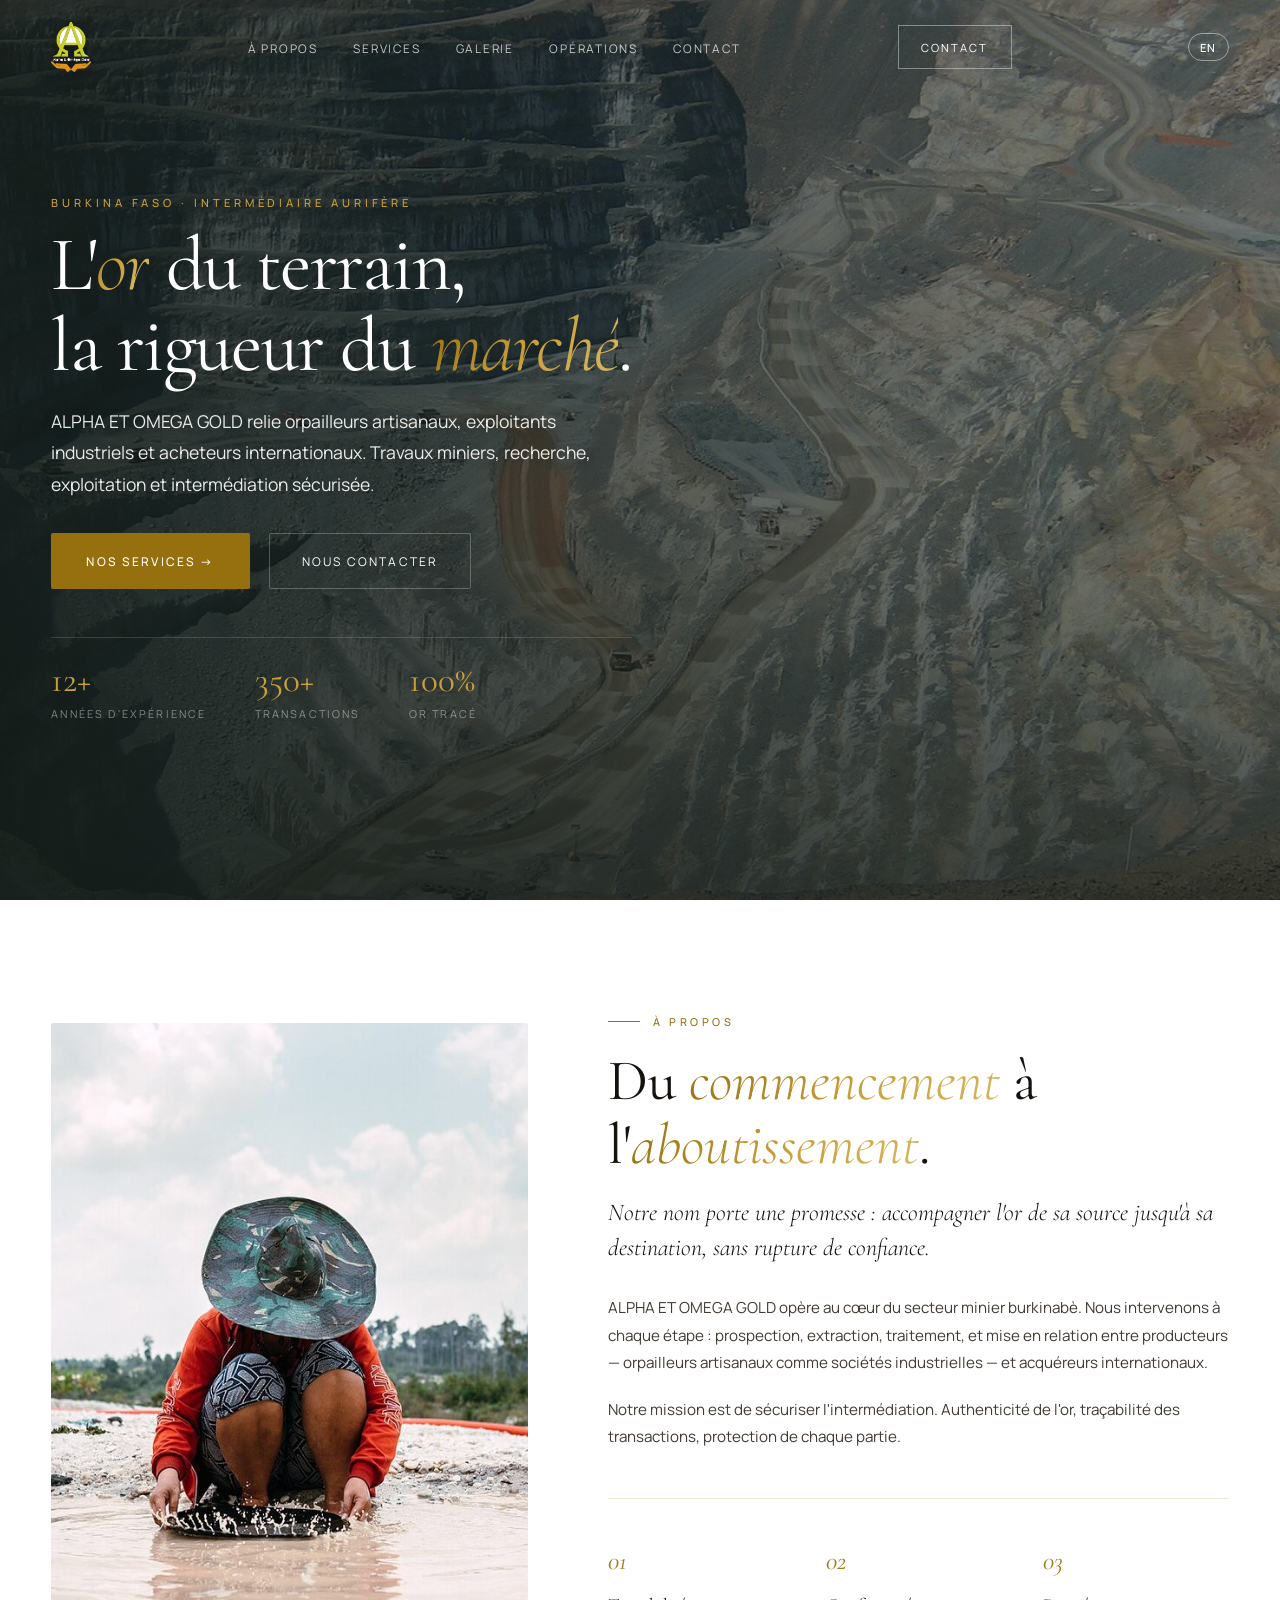
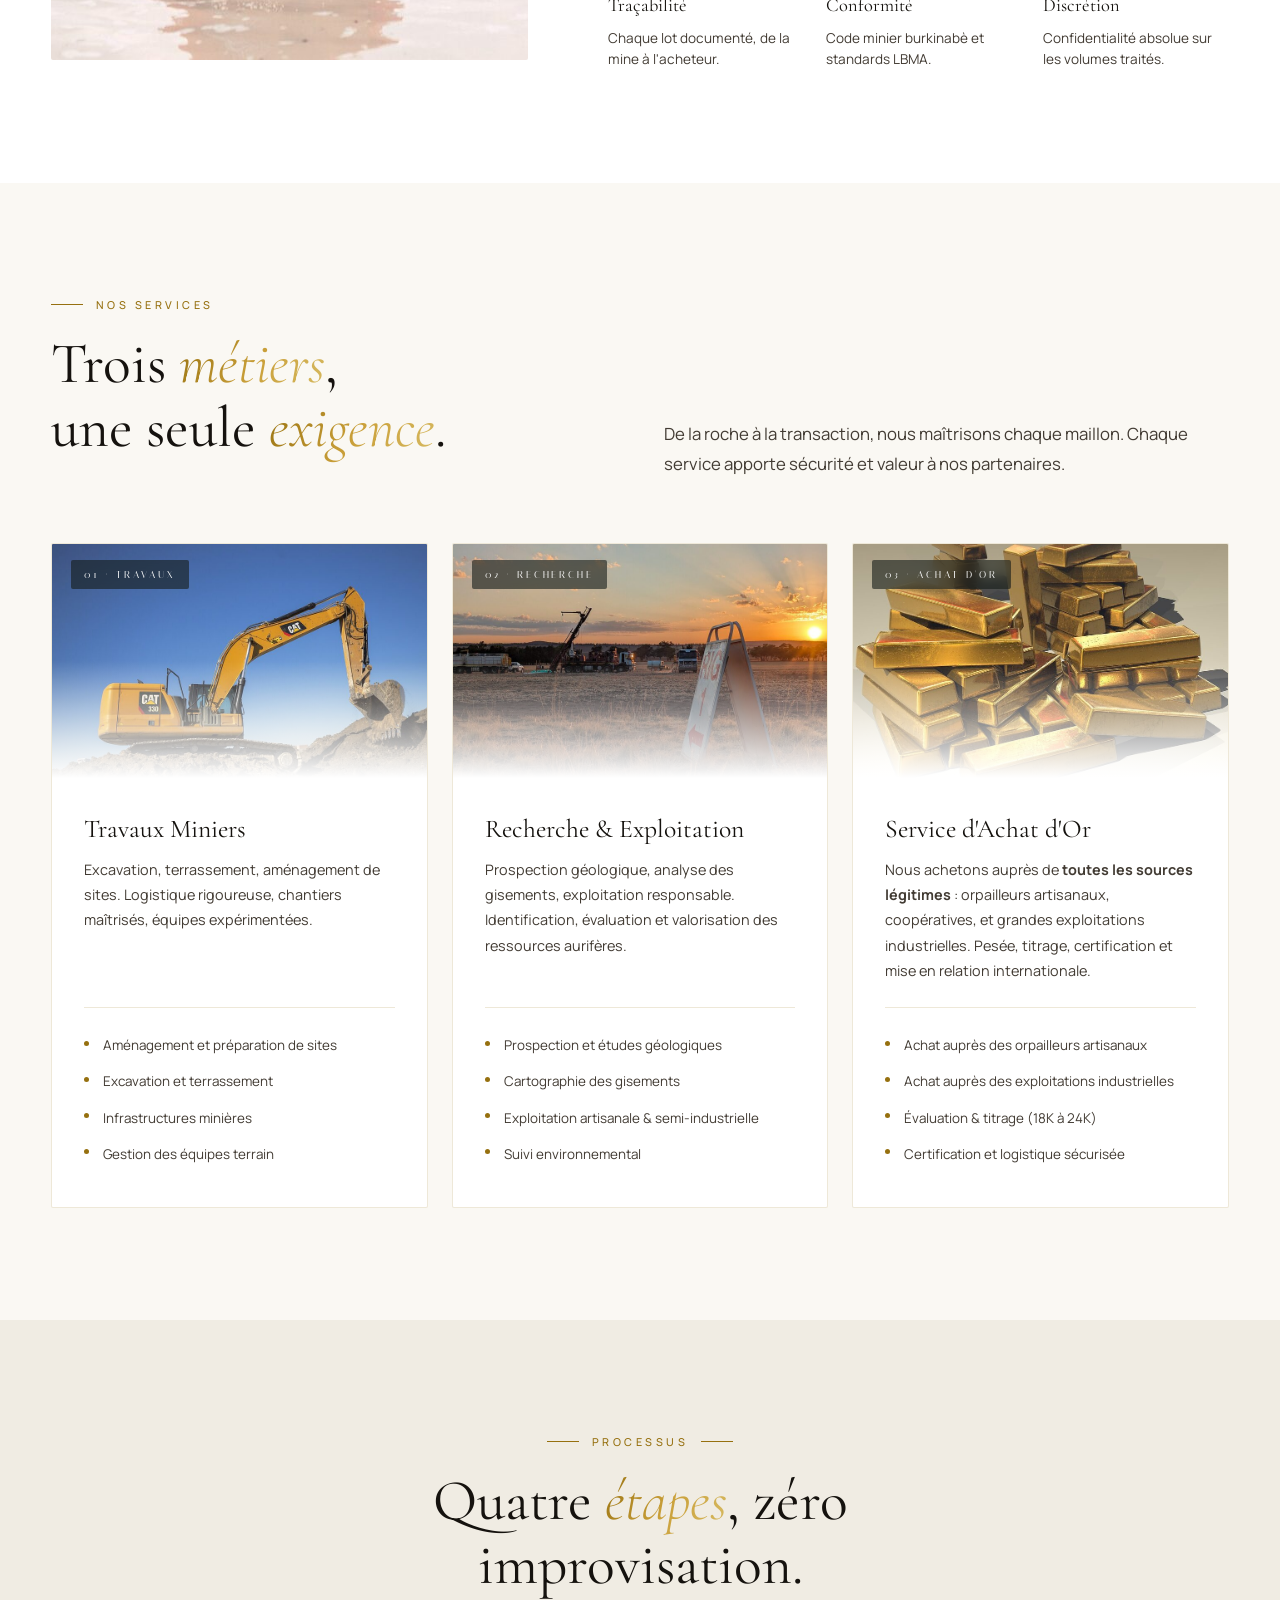
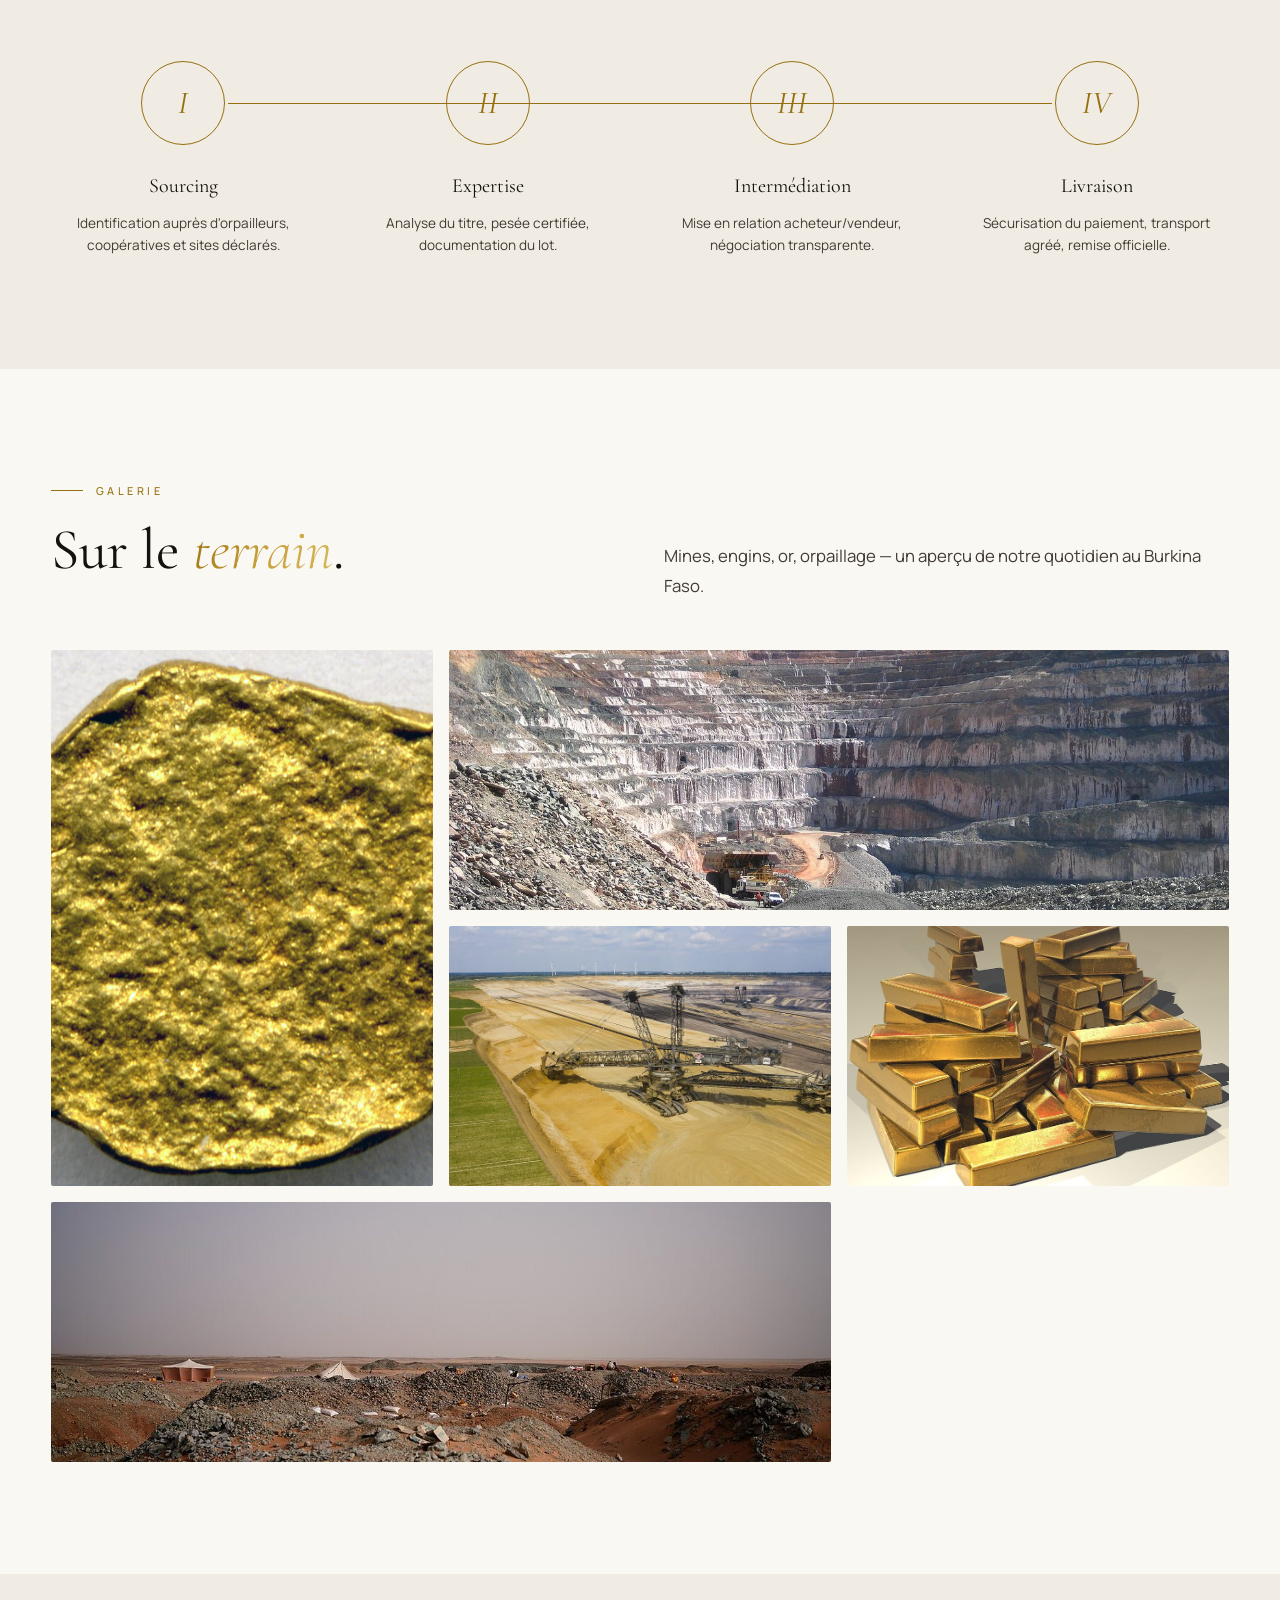
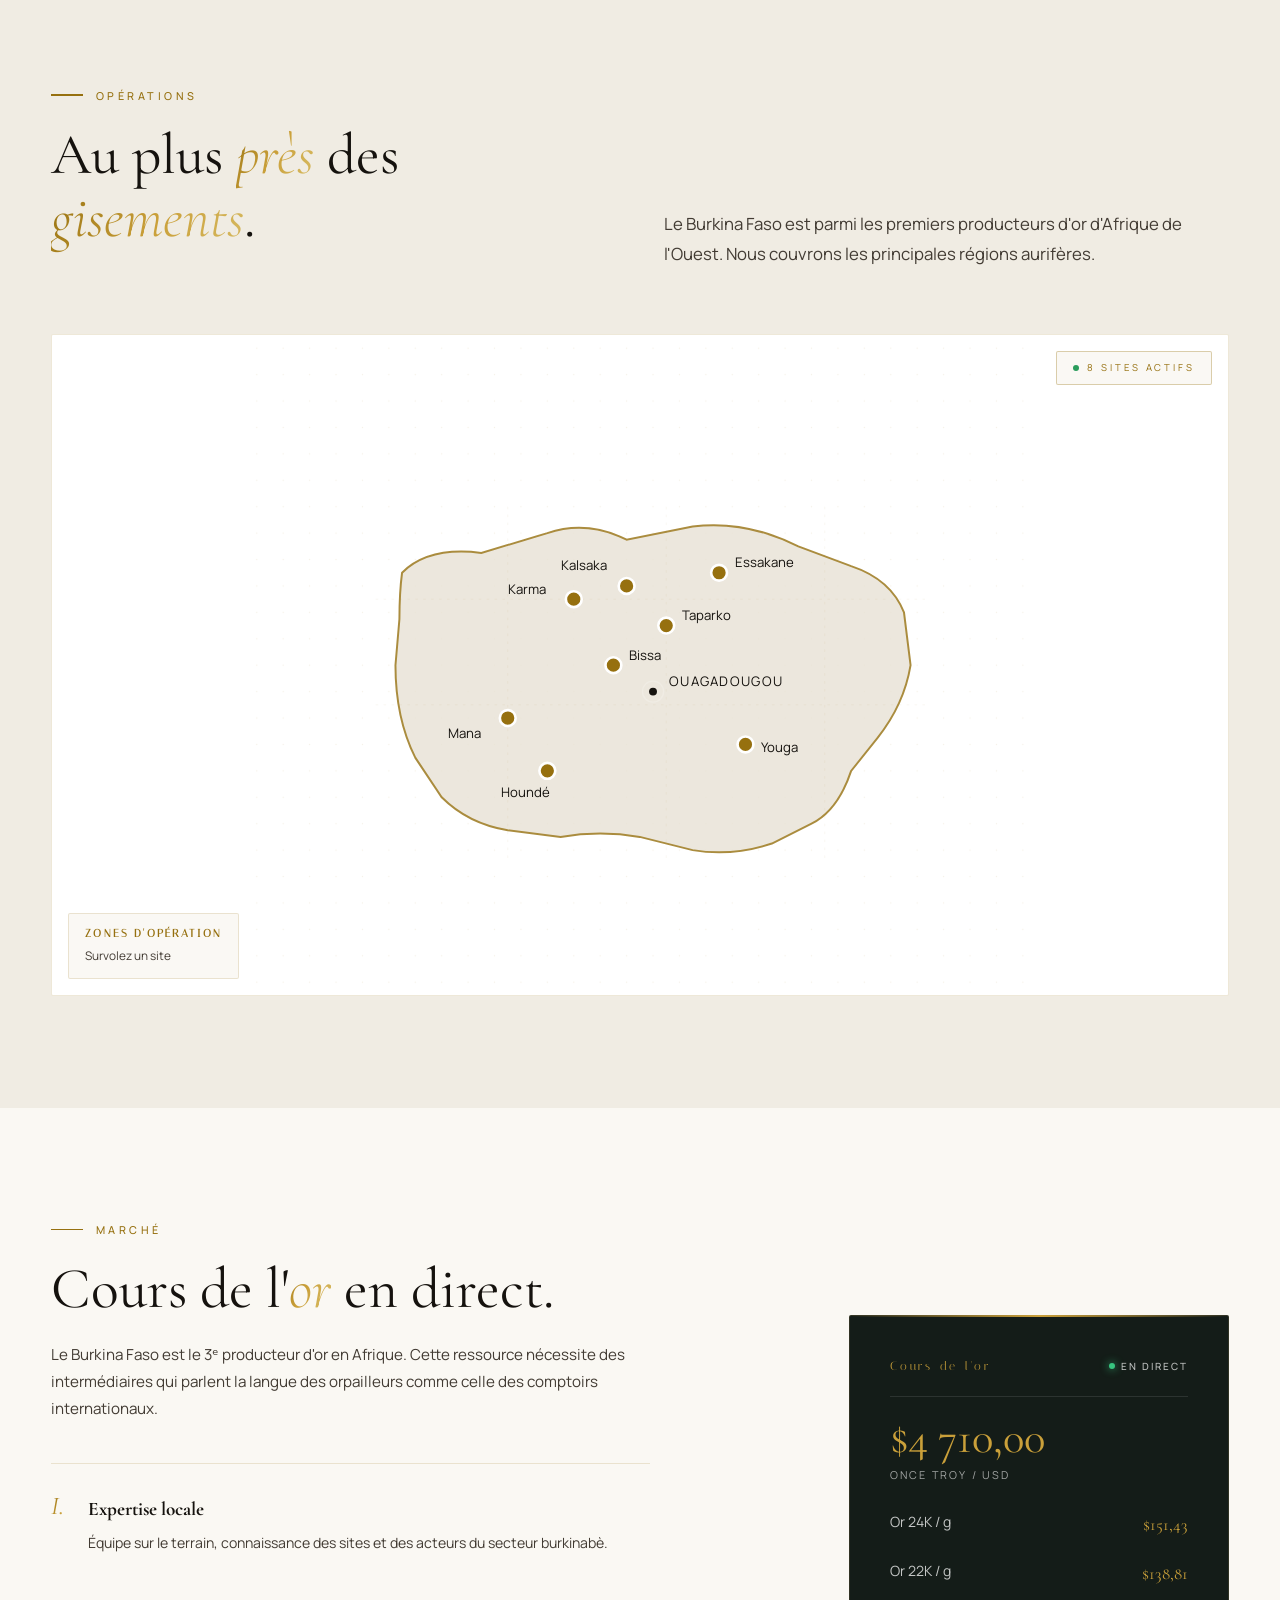
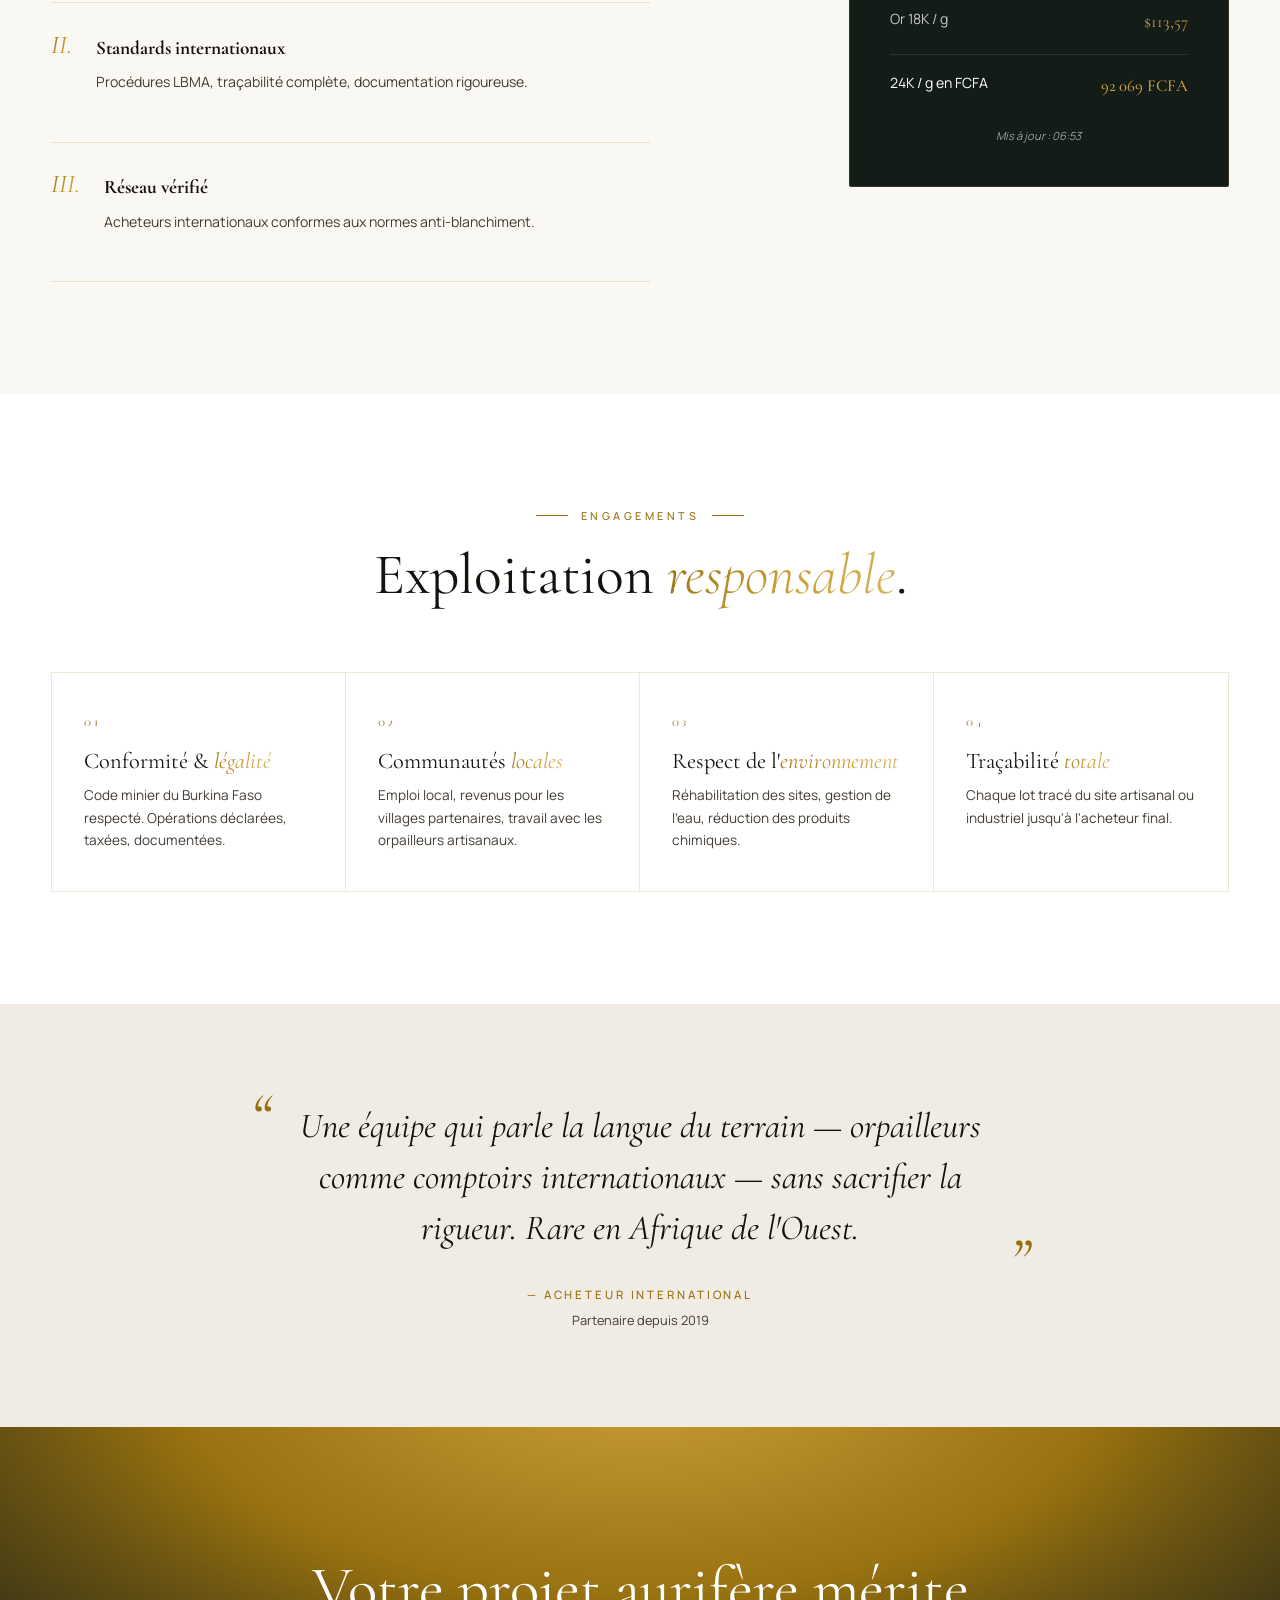
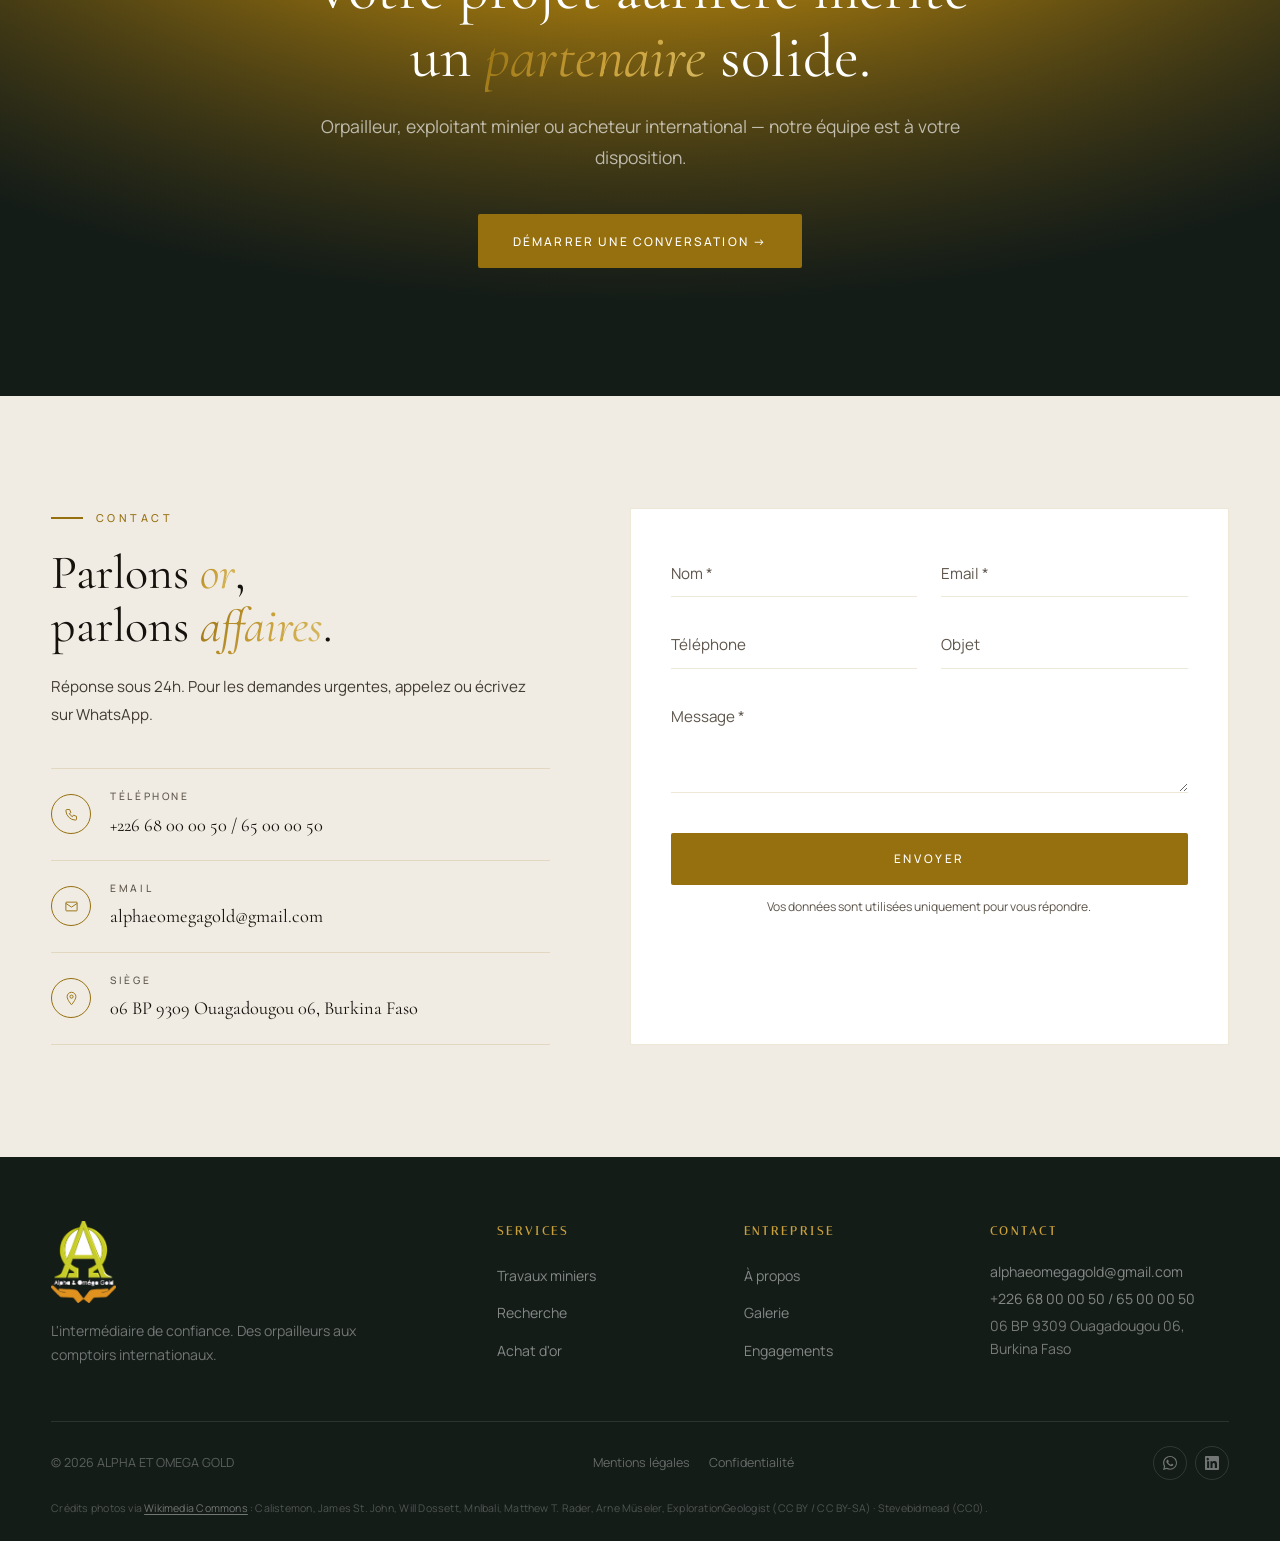
==== index.html @ d9931a3b "v9.2 — Lisibilité, palette pro & responsive - Lisibilité : corps en poids 400 (au lieu de 350), gris" ====
<!DOCTYPE html>
<html lang="fr">
<head>
<meta charset="UTF-8">
<meta name="viewport" content="width=device-width,initial-scale=1">
<meta name="theme-color" content="#141c18">
<title>ALPHA ET OMEGA GOLD — Or, Mines & Intermédiation · Burkina Faso</title>
<meta name="description" content="Travaux miniers, recherche & exploitation, achat d'or auprès d'orpailleurs et d'exploitants industriels. Burkina Faso.">
<meta name="robots" content="index,follow">
<meta name="author" content="Alpha et Omega Gold">
<meta name="keywords" content="or, mine, Burkina Faso, achat d'or, orpaillage, travaux miniers, exploitation aurifère, intermédiation, lingots, négoce aurifère">
<link rel="canonical" href="https://omegagold.vercel.app/">

<!-- Open Graph / Facebook -->
<meta property="og:type" content="website">
<meta property="og:site_name" content="Alpha et Omega Gold">
<meta property="og:locale" content="fr_FR">
<meta property="og:url" content="https://omegagold.vercel.app/">
<meta property="og:title" content="ALPHA ET OMEGA GOLD — Or, Mines & Intermédiation · Burkina Faso">
<meta property="og:description" content="Travaux miniers, recherche & exploitation, achat d'or auprès d'orpailleurs et d'exploitants industriels. Burkina Faso.">
<meta property="og:image" content="https://omegagold.vercel.app/assets/img/og.jpg">
<meta property="og:image:width" content="1200">
<meta property="og:image:height" content="630">
<meta property="og:image:alt" content="Mine d'or à ciel ouvert au Burkina Faso">

<!-- Twitter Card -->
<meta name="twitter:card" content="summary_large_image">
<meta name="twitter:title" content="ALPHA ET OMEGA GOLD — Or, Mines & Intermédiation · Burkina Faso">
<meta name="twitter:description" content="Travaux miniers, recherche & exploitation, achat d'or auprès d'orpailleurs et d'exploitants industriels. Burkina Faso.">
<meta name="twitter:image" content="https://omegagold.vercel.app/assets/img/og.jpg">

<!-- JSON-LD structured data -->
<script type="application/ld+json">
{
  "@context": "https://schema.org",
  "@type": "LocalBusiness",
  "@id": "https://omegagold.vercel.app/#business",
  "name": "Alpha et Omega Gold",
  "description": "Travaux miniers, recherche & exploitation, achat d'or auprès d'orpailleurs et d'exploitants industriels au Burkina Faso.",
  "url": "https://omegagold.vercel.app/",
  "image": "https://omegagold.vercel.app/assets/img/og.jpg",
  "telephone": "+22668000050",
  "email": "alphaeomegagold@gmail.com",
  "areaServed": "BF",
  "address": {
    "@type": "PostalAddress",
    "streetAddress": "06 BP 9309 Ouagadougou 06",
    "addressCountry": "BF",
    "addressLocality": "Ouagadougou",
    "addressRegion": "Centre"
  },
  "knowsAbout": ["Travaux miniers", "Exploitation aurifère", "Achat d'or", "Orpaillage", "Négoce de lingots"],
  "makesOffer": [
    {"@type": "Offer", "itemOffered": {"@type": "Service", "name": "Travaux miniers"}},
    {"@type": "Offer", "itemOffered": {"@type": "Service", "name": "Recherche & exploitation"}},
    {"@type": "Offer", "itemOffered": {"@type": "Service", "name": "Achat d'or"}}
  ]
}
</script>
<link rel="icon" type="image/png" href="assets/favicon.png">
<link rel="apple-touch-icon" href="assets/favicon.png">
<link rel="preconnect" href="https://fonts.googleapis.com"><link rel="preconnect" href="https://fonts.gstatic.com" crossorigin>
<link href="https://fonts.googleapis.com/css2?family=Cormorant+Garamond:ital,wght@0,300;0,400;0,500;1,400;1,500&family=Italiana&family=Manrope:wght@300;400;500&display=swap" rel="stylesheet">
<style>
:root{--bg:#faf8f3;--bg2:#f0ece3;--sf:#fff;--dark:#141c18;--dark2:#1c2620;--gold:#96700f;--gold-l:#caa03a;--gold-d:#6a4e0e;--green:#1f6b4f;--w:#15120e;--g:#423b33;--gd:#5e564c;--b:rgba(150,112,15,.16);--bh:rgba(150,112,15,.32);--sh:0 4px 28px rgba(0,0,0,.08);--se:'Cormorant Garamond',Georgia,serif;--di:'Italiana',Georgia,serif;--bo:'Manrope',system-ui,sans-serif}
*,*::before,*::after{margin:0;padding:0;box-sizing:border-box}html{scroll-behavior:smooth;scroll-padding-top:80px}body{background:var(--bg);color:var(--w);font-family:var(--bo);font-weight:400;line-height:1.75;overflow-x:hidden;-webkit-font-smoothing:antialiased;text-rendering:optimizeLegibility}img{max-width:100%;height:auto;display:block}::selection{background:var(--gold);color:#fff}a{color:inherit;text-underline-offset:3px}:focus-visible{outline:2px solid var(--gold);outline-offset:3px;border-radius:2px}

/* ═══════════════════════════════════════════
   ANIMATIONS KEYFRAMES
   ═══════════════════════════════════════════ */
@keyframes shimmer{0%{background-position:-200% 0}100%{background-position:200% 0}}
@keyframes float{0%,100%{transform:translateY(0)}50%{transform:translateY(-8px)}}
@keyframes pulse-gold{0%,100%{box-shadow:0 0 0 0 rgba(158,124,46,.4)}50%{box-shadow:0 0 0 12px rgba(158,124,46,0)}}
@keyframes fadeSlideUp{from{opacity:0;transform:translateY(24px)}to{opacity:1;transform:translateY(0)}}
@keyframes borderGlow{0%,100%{border-color:var(--gold)}50%{border-color:var(--gold-l)}}
@keyframes progressShine{0%{background-position:-200px 0}100%{background-position:calc(200px + 100vw) 0}}
@keyframes grain{0%,100%{transform:translate(0,0)}10%{transform:translate(-5%,-5%)}20%{transform:translate(-10%,5%)}30%{transform:translate(5%,-10%)}40%{transform:translate(-5%,15%)}50%{transform:translate(-10%,5%)}60%{transform:translate(15%,0)}70%{transform:translate(0,10%)}80%{transform:translate(-15%,0)}90%{transform:translate(10%,5%)}}
@keyframes ripple{to{transform:scale(4);opacity:0}}
@keyframes rotateLogo{0%{transform:rotate(0deg)}100%{transform:rotate(360deg)}}
@keyframes fadeSlideRight{from{opacity:0;transform:translateX(-40px)}to{opacity:1;transform:translateX(0)}}
@keyframes fadeSlideLeft{from{opacity:0;transform:translateX(40px)}to{opacity:1;transform:translateX(0)}}
@keyframes scaleIn{from{opacity:0;transform:scale(.9)}to{opacity:1;transform:scale(1)}}
@keyframes countPulse{0%{transform:scale(1)}50%{transform:scale(1.15);color:var(--gold-l)}100%{transform:scale(1)}}
@keyframes connectorGrow{from{width:0}to{width:100%}}

/* Shimmer effect on gold text */
.shimmer-text, .sec-title em, .hero h1 em, .cta-inner h2 em, .contact-left h2 em, .val h3 em, .feat-n, .pillar-n{
  background:linear-gradient(120deg,var(--gold) 0%,var(--gold-l) 30%,#d4b55a 50%,var(--gold-l) 70%,var(--gold) 100%);
  background-size:200% 100%;-webkit-background-clip:text;background-clip:text;
  -webkit-text-fill-color:transparent;animation:shimmer 4s ease-in-out infinite;
}
/* Keep em styled via color fallback for non-webkit */
@supports not (-webkit-background-clip:text){
  .shimmer-text,.sec-title em,.hero h1 em,.cta-inner h2 em,.contact-left h2 em,.val h3 em,.feat-n,.pillar-n{
    background:none;-webkit-text-fill-color:var(--gold);color:var(--gold);
  }
}

/* Scroll progress bar */
.scroll-progress{position:fixed;top:0;left:0;height:2.5px;background:linear-gradient(90deg,var(--gold-d),var(--gold-l),var(--gold));z-index:200;width:0;transition:width .1s linear;box-shadow:0 0 8px rgba(184,157,90,.4)}

/* Nav link underline animation */
.nav-links a{position:relative}.nav-links a::after{content:'';position:absolute;bottom:-4px;left:0;width:0;height:1px;background:var(--gold);transition:width .35s cubic-bezier(.4,0,.2,1)}.nav-links a:hover::after,.nav-links a.active::after{width:100%}
.nav .nav-links a::after{background:#fff}.nav.scrolled .nav-links a::after{background:var(--gold)}

/* Staggered reveal children */
.rv-stagger > *{opacity:0;transform:translateY(24px);transition:opacity .7s cubic-bezier(.4,0,.2,1),transform .7s cubic-bezier(.4,0,.2,1)}
.rv-stagger.in > *:nth-child(1){transition-delay:.05s;opacity:1;transform:translateY(0)}
.rv-stagger.in > *:nth-child(2){transition-delay:.15s;opacity:1;transform:translateY(0)}
.rv-stagger.in > *:nth-child(3){transition-delay:.25s;opacity:1;transform:translateY(0)}
.rv-stagger.in > *:nth-child(4){transition-delay:.35s;opacity:1;transform:translateY(0)}
.rv-stagger.in > *:nth-child(5){transition-delay:.45s;opacity:1;transform:translateY(0)}

/* Hero parallax */
.parallax-bg{will-change:transform}

/* Gold price pulse flash */
.price-flash{animation:pulse-gold .6s ease-out}

/* Float animation for CTA button */
.cta-inner .btn-fill{animation:float 3s ease-in-out infinite;animation-delay:1s}

/* Ripple effect on buttons */
.btn-fill,.btn-line,.submit-btn,.nav-cta-btn{position:relative;overflow:hidden}
.btn-ripple{position:absolute;border-radius:50%;background:rgba(255,255,255,.35);transform:scale(0);animation:ripple .6s linear;pointer-events:none}

/* Logo hover rotation */
.logo:hover .logo-full{transform:scale(1.05)}

/* Counter glow */
.counter-glow{animation:countPulse .5s ease-out}

/* Image reveal directionnel */
.rv-right{opacity:0;transform:translateX(-40px);transition:opacity .8s cubic-bezier(.4,0,.2,1),transform .8s cubic-bezier(.4,0,.2,1)}.rv-right.in{opacity:1;transform:translateX(0)}
.rv-left{opacity:0;transform:translateX(40px);transition:opacity .8s cubic-bezier(.4,0,.2,1),transform .8s cubic-bezier(.4,0,.2,1)}.rv-left.in{opacity:1;transform:translateX(0)}
.rv-scale{opacity:0;transform:scale(.9);transition:opacity .8s cubic-bezier(.4,0,.2,1),transform .8s cubic-bezier(.4,0,.2,1)}.rv-scale.in{opacity:1;transform:scale(1)}

/* Process connector lines */
.steps{position:relative}.steps::before{content:'';position:absolute;top:42px;left:15%;right:15%;height:1px;background:var(--b);z-index:0}
@media(min-width:1025px){.steps::after{content:'';position:absolute;top:42px;left:15%;height:1px;background:var(--gold);z-index:1;width:0;transition:width 1.2s cubic-bezier(.4,0,.2,1)}.steps.connected::after{width:70%}}
.step{position:relative;z-index:1}.step-n{background:var(--bg2)}

/* Float label on form inputs */
.fg{position:relative}.fg .float-label{position:absolute;left:0;top:.7rem;font-size:.95rem;color:var(--gd);pointer-events:none;transition:all .25s ease;font-family:var(--bo)}.fg input:focus~.float-label,.fg textarea:focus~.float-label,.fg input:not(:placeholder-shown)~.float-label,.fg textarea:not(:placeholder-shown)~.float-label,.fg select:focus~.float-label{top:-.8rem;font-size:.62rem;color:var(--gold);letter-spacing:.2em;text-transform:uppercase;font-weight:500}

/* Footer link underline */
.ft-col a{position:relative}.ft-col a::after{content:'';position:absolute;bottom:-2px;left:0;width:0;height:1px;background:var(--gold-l);transition:width .3s ease}.ft-col a:hover::after{width:100%}

/* Scroll-top enhanced */
.scroll-top{transition:all .35s cubic-bezier(.4,0,.2,1),transform .3s}.scroll-top:hover{background:var(--gold-l);transform:translateY(-4px) scale(1.05);box-shadow:0 6px 20px rgba(158,124,46,.35)}

/* Gallery item hover depth */
.gal-item{transition:transform .4s cubic-bezier(.4,0,.2,1),box-shadow .4s;cursor:zoom-in}.gal-item:hover{transform:translateY(-3px);box-shadow:0 12px 28px rgba(0,0,0,.15);z-index:5}

/* LIGHTBOX */
.lb{position:fixed;inset:0;z-index:9998;display:flex;align-items:center;justify-content:center;background:rgba(12,11,9,.92);backdrop-filter:blur(6px);-webkit-backdrop-filter:blur(6px);opacity:0;visibility:hidden;transition:opacity .35s ease,visibility .35s ease}
.lb.open{opacity:1;visibility:visible}
.lb-stage{position:relative;max-width:92vw;max-height:86vh;display:flex;flex-direction:column;align-items:center;gap:1rem;transform:scale(.94);transition:transform .35s cubic-bezier(.4,0,.2,1)}
.lb.open .lb-stage{transform:scale(1)}
.lb-img{max-width:92vw;max-height:78vh;border-radius:6px;box-shadow:0 24px 70px rgba(0,0,0,.6);object-fit:contain}
.lb-cap{color:#f3f0e8;text-align:center;font-family:var(--bo);font-size:.85rem;letter-spacing:.05em}
.lb-cap b{display:block;font-family:var(--di);font-size:1.05rem;color:var(--gold-l);letter-spacing:.18em;margin-bottom:.25rem;font-weight:400}
.lb-cap small{color:var(--gd)}
.lb-btn{position:absolute;top:50%;transform:translateY(-50%);width:48px;height:48px;border:1px solid rgba(255,255,255,.25);background:rgba(255,255,255,.06);color:#fff;border-radius:50%;cursor:pointer;font-size:1.4rem;display:grid;place-items:center;transition:all .3s;z-index:2}
.lb-btn:hover{background:var(--gold);border-color:var(--gold)}
.lb-prev{left:-66px}.lb-next{right:-66px}
.lb-close{position:absolute;top:-52px;right:0;width:42px;height:42px;border:1px solid rgba(255,255,255,.25);background:rgba(255,255,255,.06);color:#fff;border-radius:50%;cursor:pointer;font-size:1.2rem;display:grid;place-items:center;transition:all .3s}
.lb-close:hover{background:var(--gold);border-color:var(--gold);transform:rotate(90deg)}
.lb-count{position:absolute;bottom:-40px;left:50%;transform:translateX(-50%);color:var(--gd);font-size:.72rem;letter-spacing:.2em}
@media(max-width:768px){.lb-prev{left:6px}.lb-next{right:6px}.lb-btn{width:40px;height:40px;background:rgba(0,0,0,.4)}.lb-close{top:-46px}}

/* LANGUAGE SWITCH */
.lang-switch{margin-left:1.2rem;border:1px solid;background:transparent;font-family:var(--bo);font-size:.7rem;letter-spacing:.12em;font-weight:500;padding:.35rem .7rem;border-radius:20px;cursor:pointer;transition:all .3s;text-transform:uppercase}
.nav .lang-switch{color:#fff;border-color:rgba(255,255,255,.45)}
.nav .lang-switch:hover{background:rgba(255,255,255,.14)}
.nav.scrolled .lang-switch{color:var(--gold);border-color:var(--bh)}
.nav.scrolled .lang-switch:hover{background:var(--gold);color:#fff;border-color:var(--gold)}
.mob-lang{margin-top:1.6rem;border:1px solid var(--gold);color:var(--gold);background:transparent;padding:.55rem 1.5rem;border-radius:24px;font-family:var(--bo);font-size:.8rem;letter-spacing:.15em;cursor:pointer;text-transform:uppercase;transition:all .3s}
.mob-lang:hover{background:var(--gold);color:#fff}

/* Smooth price count transition */
.pc-price,.pc-row .v{transition:color .3s}

/* PRELOADER */
.preloader{position:fixed;inset:0;background:var(--dark);z-index:9999;display:grid;place-items:center;transition:opacity .6s,visibility .6s}.preloader.done{opacity:0;visibility:hidden}.preloader span{font-family:var(--di);font-size:1.6rem;color:var(--gold-l);letter-spacing:.4em}

/* NAV — transparent sur hero, blanc une fois scrollé */
.nav{position:fixed;top:0;left:0;right:0;z-index:100;display:flex;align-items:center;justify-content:space-between;padding:1.4rem 4%;background:transparent;transition:background .4s,padding .3s,box-shadow .4s}
.nav.scrolled{background:rgba(250,248,243,.95);backdrop-filter:blur(12px);-webkit-backdrop-filter:blur(12px);padding:1rem 4%;box-shadow:0 1px 12px rgba(0,0,0,.06)}
.logo{display:flex;align-items:center;text-decoration:none;flex-shrink:0}.logo-full{height:50px;width:auto;display:block;transition:transform .5s cubic-bezier(.4,0,.2,1);filter:drop-shadow(0 2px 8px rgba(0,0,0,.4))}.nav.scrolled .logo-full{height:44px;filter:none}.logo-on-light{display:none}.nav.scrolled .logo-on-dark,.nav.menu-open .logo-on-dark{display:none}.nav.scrolled .logo-on-light,.nav.menu-open .logo-on-light{display:block}
/* Sur le hero : texte blanc */
.nav .logo-icon{border-color:rgba(255,255,255,.5);color:#fff}.nav .logo-name{color:#fff}
.nav.scrolled .logo-icon{border-color:var(--gold);color:var(--gold)}.nav.scrolled .logo-name{color:var(--gold)}

.nav-links{display:flex;gap:2.2rem;list-style:none}.nav-links a{text-decoration:none;font-size:.74rem;letter-spacing:.15em;text-transform:uppercase;transition:color .3s;font-weight:400}
.nav .nav-links a{color:rgba(255,255,255,.75)}.nav .nav-links a:hover,.nav .nav-links a.active{color:#fff}
.nav.scrolled .nav-links a{color:var(--g)}.nav.scrolled .nav-links a:hover,.nav.scrolled .nav-links a.active{color:var(--gold)}

.nav-cta-btn{padding:.7rem 1.4rem;border:1.5px solid;text-decoration:none;font-size:.7rem;letter-spacing:.18em;text-transform:uppercase;transition:all .3s;background:transparent;font-weight:400}
.nav .nav-cta-btn{border-color:rgba(255,255,255,.4);color:#fff}.nav .nav-cta-btn:hover{background:#fff;color:var(--dark)}
.nav.scrolled .nav-cta-btn{border-color:var(--gold);color:var(--gold)}.nav.scrolled .nav-cta-btn:hover{background:var(--gold);color:#fff}

.burger{display:none;background:0 0;border:none;cursor:pointer;width:28px;height:20px;position:relative;z-index:101}.burger span{display:block;width:100%;height:1px;position:absolute;left:0;transition:all .3s}
.nav .burger span{background:#fff}.nav.scrolled .burger span,.nav.menu-open .burger span{background:var(--gold)}
.burger span:nth-child(1){top:2px}.burger span:nth-child(2){top:10px}.burger span:nth-child(3){top:18px}.burger.open span:nth-child(1){top:10px;transform:rotate(45deg)}.burger.open span:nth-child(2){opacity:0}.burger.open span:nth-child(3){top:10px;transform:rotate(-45deg)}
.mob-menu{position:fixed;inset:0;background:var(--sf);z-index:99;padding:6rem 2rem;transform:translateX(100%);transition:transform .4s cubic-bezier(.4,0,.2,1);display:flex;flex-direction:column}.mob-menu.open{transform:translateX(0)}.mob-menu a{display:block;font-family:var(--se);font-size:2rem;color:var(--w);text-decoration:none;padding:.8rem 0;border-bottom:1px solid var(--b)}.mob-menu a:hover{color:var(--gold)}

/* HERO — reste sombre (photo) */
.hero{position:relative;min-height:100vh;display:flex;align-items:center;justify-content:flex-start;padding:6rem 4% 5rem;overflow:hidden}
.hero-img{position:absolute;left:0;right:0;top:-22%;height:144%;background:center/cover no-repeat}
.hero-img::after{content:'';position:absolute;inset:0;background:linear-gradient(to top,rgba(20,28,24,.92) 0%,rgba(20,28,24,.55) 45%,rgba(20,28,24,.5) 100%),linear-gradient(to right,rgba(20,28,24,.72) 0%,rgba(20,28,24,.3) 50%,rgba(20,28,24,0) 100%)}
.hero-inner{position:relative;z-index:2;max-width:820px;text-align:left}
.hero-tag{font-size:.7rem;letter-spacing:.35em;text-transform:uppercase;color:var(--gold-l);margin-bottom:.8rem;font-weight:500}
.hero h1{font-family:var(--se);font-weight:400;font-size:clamp(2.8rem,6vw,5.5rem);line-height:1.05;letter-spacing:-.02em;margin-bottom:1.2rem;color:#fff}.hero h1 em{font-style:italic;color:var(--gold-l);font-weight:300}
.hero-desc{font-size:1.1rem;color:rgba(255,255,255,.9);max-width:580px;line-height:1.8;margin-bottom:2rem;text-shadow:0 1px 12px rgba(0,0,0,.3)}
.hero-btns{display:flex;gap:1.2rem;flex-wrap:wrap;margin-bottom:3rem}
.btn-fill{display:inline-flex;align-items:center;gap:.6rem;padding:1.05rem 2.2rem;background:var(--gold);color:#fff;text-decoration:none;font-size:.75rem;font-weight:500;letter-spacing:.18em;text-transform:uppercase;border:none;cursor:pointer;transition:background .3s,transform .2s;border-radius:2px}.btn-fill:hover{background:var(--gold-l);transform:translateY(-2px)}
.btn-line{display:inline-flex;align-items:center;gap:.5rem;padding:1.05rem 2rem;border:1.5px solid rgba(255,255,255,.25);color:#fff;text-decoration:none;font-size:.75rem;letter-spacing:.18em;text-transform:uppercase;transition:all .3s;border-radius:2px}.btn-line:hover{border-color:var(--gold-l);color:var(--gold-l)}
.hero-stats{display:flex;gap:3rem;padding-top:1.5rem;border-top:1px solid rgba(255,255,255,.15)}.hero-stat .num{font-family:var(--se);font-size:2.2rem;color:var(--gold-l);font-weight:400;line-height:1}.hero-stat .lbl{font-size:.68rem;letter-spacing:.2em;text-transform:uppercase;color:rgba(255,255,255,.45);margin-top:.4rem;font-weight:400}

/* SECTIONS — fond clair */
section{padding:7rem 4%}.wrap{max-width:1320px;margin:0 auto}
.sec-label{font-size:.68rem;letter-spacing:.32em;text-transform:uppercase;color:var(--gold);margin-bottom:1.2rem;display:flex;align-items:center;gap:.8rem;font-weight:500}.sec-label::before{content:'';width:32px;height:1.5px;background:var(--gold)}.sec-label.center{justify-content:center}.sec-label.center::after{content:'';width:32px;height:1.5px;background:var(--gold)}
.sec-title{font-family:var(--se);font-weight:400;font-size:clamp(2rem,4.5vw,3.6rem);line-height:1.1;margin-bottom:1.2rem;color:var(--w)}.sec-title em{font-style:italic;color:var(--gold);font-weight:300}
.sec-lead{font-size:1.05rem;color:var(--g);max-width:600px;line-height:1.8}

/* ABOUT */
.about{background:var(--sf)}.about-grid{display:grid;grid-template-columns:1fr 1.3fr;gap:5rem;align-items:center}
.about-photo{position:relative;overflow:hidden;aspect-ratio:3/4;border-radius:2px}.about-photo img{width:100%;height:100%;object-fit:cover;transition:transform .8s cubic-bezier(.4,0,.2,1)}.about-photo:hover img{transform:scale(1.04)}
.about-text p{color:var(--g);margin-bottom:1.2rem;line-height:1.8;font-size:.95rem}.about-text p.intro{font-family:var(--se);font-size:1.5rem;color:var(--w);line-height:1.45;font-style:italic;font-weight:300;margin-bottom:1.8rem}
.about-pillars{display:grid;grid-template-columns:repeat(3,1fr);gap:2rem;margin-top:3rem;padding-top:2.5rem;border-top:1px solid var(--b)}.pillar-n{font-family:var(--se);font-size:1.6rem;color:var(--gold);font-style:italic;margin-bottom:.3rem}.pillar-t{font-family:var(--se);font-size:1.15rem;color:var(--w);margin-bottom:.4rem}.pillar-d{font-size:.85rem;color:var(--g);line-height:1.6}

/* SERVICES */
.services-head{display:grid;grid-template-columns:1fr 1fr;gap:3rem;margin-bottom:4rem;align-items:end}.services-grid{display:grid;grid-template-columns:repeat(3,1fr);gap:1.5rem}
.svc{position:relative;overflow:hidden;background:var(--sf);border:1px solid var(--b);transition:border-color .4s,transform .4s,box-shadow .4s;display:flex;flex-direction:column;border-radius:2px}.svc:hover{border-color:var(--bh);transform:translateY(-6px);box-shadow:var(--sh)}
.svc-img{position:relative;aspect-ratio:16/10;overflow:hidden}.svc-img img{width:100%;height:100%;object-fit:cover;transition:transform .8s cubic-bezier(.4,0,.2,1)}.svc:hover .svc-img img{transform:scale(1.06)}.svc-img::after{content:'';position:absolute;inset:0;background:linear-gradient(to top,var(--sf) 0%,transparent 50%)}
.svc-num{position:absolute;top:1rem;left:1.2rem;z-index:2;font-family:var(--di);font-size:.62rem;letter-spacing:.3em;color:#fff;text-transform:uppercase;background:rgba(20,28,24,.6);backdrop-filter:blur(6px);padding:.35rem .8rem;border-radius:2px}
.svc-body{padding:2.2rem 2rem;flex:1;display:flex;flex-direction:column}.svc-body h3{font-family:var(--se);font-size:1.6rem;font-weight:400;margin-bottom:.8rem;line-height:1.2;color:var(--w)}.svc-body>p{font-size:.9rem;color:var(--g);line-height:1.75;margin-bottom:1.5rem}
.svc-list{list-style:none;margin-top:auto;padding-top:1.2rem;border-top:1px solid var(--b)}.svc-list li{font-size:.84rem;color:var(--g);padding:.5rem 0 .5rem 1.2rem;position:relative;line-height:1.5}.svc-list li::before{content:'';position:absolute;left:0;top:.85rem;width:5px;height:5px;border-radius:50%;background:var(--gold)}

/* PROCESS */
.process{background:var(--bg2)}.process-head{text-align:center;max-width:680px;margin:0 auto 4rem}
.steps{display:grid;grid-template-columns:repeat(4,1fr);gap:2.5rem}.step{text-align:center}.step-n{width:84px;height:84px;margin:0 auto 1.5rem;border:1.5px solid var(--gold);border-radius:50%;display:grid;place-items:center;font-family:var(--se);font-style:italic;font-size:2rem;color:var(--gold);transition:all .3s}.step:hover .step-n{background:var(--gold);color:#fff;box-shadow:0 8px 24px rgba(158,124,46,.25)}.step h4{font-family:var(--se);font-size:1.25rem;font-weight:400;margin-bottom:.5rem;color:var(--w)}.step p{font-size:.85rem;color:var(--g);line-height:1.65}

/* GALLERY */
.gallery-head{display:grid;grid-template-columns:1fr 1fr;gap:3rem;margin-bottom:3rem;align-items:end}.gal-grid{display:grid;grid-template-columns:repeat(3,1fr);grid-auto-rows:260px;gap:1rem}.gal-grid .tall{grid-row:span 2}.gal-grid .wide{grid-column:span 2}
.gal-item{position:relative;overflow:hidden;cursor:pointer;border-radius:2px}.gal-item img{width:100%;height:100%;object-fit:cover;transition:transform .7s cubic-bezier(.4,0,.2,1)}.gal-item:hover img{transform:scale(1.05)}
.gal-cap{position:absolute;bottom:0;left:0;right:0;z-index:2;padding:1.2rem;background:linear-gradient(to top,rgba(20,28,24,.8),transparent);opacity:0;transform:translateY(8px);transition:all .4s}.gal-item:hover .gal-cap{opacity:1;transform:translateY(0)}.gal-cap small{font-size:.62rem;letter-spacing:.3em;text-transform:uppercase;color:var(--gold-l);font-weight:500}.gal-cap h4{font-family:var(--se);font-size:1.15rem;color:#fff;margin-top:.2rem}

/* MAP */
.operations{background:var(--bg2)}.ops-head{display:grid;grid-template-columns:1fr 1fr;gap:3rem;margin-bottom:4rem;align-items:end}
.map-box{position:relative;aspect-ratio:16/9;background:var(--sf);border:1px solid var(--b);overflow:hidden;border-radius:2px}.map-box svg{width:100%;height:100%}
.map-site{cursor:pointer}.map-site circle.dot{fill:var(--gold);stroke:var(--sf);stroke-width:2;transition:all .3s}.map-site circle.ping{fill:var(--gold);opacity:.5;animation:ping 2s infinite;transform-origin:center;transform-box:fill-box}@keyframes ping{to{transform:scale(3);opacity:0}}.map-site:hover circle.dot{r:8;fill:var(--gold-l)}.map-site text{fill:var(--w);font-family:var(--bo);font-size:10px;pointer-events:none}
.map-tag{position:absolute;top:1rem;right:1rem;font-size:.6rem;letter-spacing:.3em;color:var(--gold);text-transform:uppercase;background:rgba(250,248,243,.9);backdrop-filter:blur(6px);padding:.5rem 1rem;border:1px solid var(--bh);display:flex;align-items:center;gap:.5rem;border-radius:2px}.map-tag::before{content:'';width:6px;height:6px;background:#2a9d5c;border-radius:50%}
.map-info{position:absolute;bottom:1rem;left:1rem;font-size:.74rem;color:var(--g);background:rgba(250,248,243,.92);backdrop-filter:blur(6px);padding:.8rem 1rem;border:1px solid var(--b);max-width:240px;border-radius:2px;line-height:1.5}.map-info strong{display:block;color:var(--gold);font-family:var(--di);letter-spacing:.2em;font-size:.68rem;margin-bottom:.3rem;text-transform:uppercase}

/* MARKET */
.market-grid{display:grid;grid-template-columns:1.2fr 1fr;gap:5rem;align-items:center}.market-text p{color:var(--g);line-height:1.8;margin-bottom:1.2rem;font-size:.95rem}
.feat{display:flex;gap:1.5rem;padding:1.8rem 0;border-top:1px solid var(--b)}.feat:last-child{border-bottom:1px solid var(--b)}.feat-n{font-family:var(--se);font-style:italic;font-size:1.6rem;color:var(--gold);line-height:1;flex-shrink:0}.feat h4{font-family:var(--se);font-size:1.2rem;color:var(--w);margin-bottom:.3rem}.feat p{font-size:.88rem;color:var(--g);line-height:1.65}
/* Price card — fond sombre pour contraste */
.price-card{background:var(--dark);border:1px solid rgba(184,157,90,.18);padding:2.5rem;max-width:380px;margin-left:auto;position:relative;border-radius:2px;color:#fff}.price-card::before{content:'';position:absolute;top:-1px;left:0;right:0;height:2px;background:linear-gradient(90deg,transparent,var(--gold-l),transparent)}.pc-head{display:flex;justify-content:space-between;align-items:center;padding-bottom:1.2rem;border-bottom:1px solid rgba(255,255,255,.1);margin-bottom:1.2rem}.pc-head .tag{font-family:var(--di);font-size:.72rem;letter-spacing:.25em;color:var(--gold-l)}.pc-live{display:flex;align-items:center;gap:.4rem;font-size:.62rem;letter-spacing:.2em;text-transform:uppercase;color:rgba(255,255,255,.72);font-weight:500}.pc-live::before{content:'';width:6px;height:6px;background:#37c47f;border-radius:50%;animation:ping 2s infinite;box-shadow:0 0 8px #37c47f}
.pc-price{font-family:var(--se);font-size:2.8rem;color:var(--gold-l);line-height:1;margin:1rem 0 .3rem}.pc-unit{font-size:.68rem;letter-spacing:.2em;text-transform:uppercase;color:rgba(255,255,255,.6);margin-bottom:1rem}
.pc-row{display:flex;justify-content:space-between;padding:.6rem 0;font-size:.88rem}.pc-row .k{color:rgba(255,255,255,.75)}.pc-row .v{color:var(--gold-l);font-family:var(--se);font-size:1.05rem}.pc-row.hl{border-top:1px solid rgba(255,255,255,.1);padding-top:1rem;margin-top:.5rem}.pc-row.hl .k{color:#fff}.pc-row.hl .v{color:var(--gold-l);font-weight:500}
.pc-note{font-size:.7rem;color:rgba(255,255,255,.58);text-align:center;margin-top:1rem;font-style:italic}

/* VALUES */
.values{background:var(--sf)}.values-head{text-align:center;max-width:680px;margin:0 auto 4rem}
.vals-grid{display:grid;grid-template-columns:repeat(4,1fr);gap:0;border:1px solid var(--b)}.val{padding:2.5rem 2rem;border-right:1px solid var(--b);transition:background .3s}.val:last-child{border-right:none}.val:hover{background:var(--bg2)}
.val-n{font-family:var(--di);font-size:.68rem;letter-spacing:.25em;color:var(--gold);margin-bottom:1rem;font-weight:500}.val h3{font-family:var(--se);font-size:1.4rem;font-weight:400;margin-bottom:.6rem;line-height:1.2;color:var(--w)}.val h3 em{font-style:italic;color:var(--gold)}.val p{font-size:.85rem;color:var(--g);line-height:1.65}

/* TESTIMONIAL */
.testi{text-align:center;padding:6rem 4%;background:var(--bg2)}.testi blockquote{font-family:var(--se);font-style:italic;font-size:clamp(1.4rem,3vw,2.2rem);line-height:1.45;color:var(--w);max-width:780px;margin:0 auto 2rem;position:relative;padding:0 2rem}.testi blockquote::before{content:'\201C';position:absolute;left:0;top:1rem;font-size:4rem;color:var(--gold);line-height:0}.testi blockquote::after{content:'\201D';position:absolute;right:0;bottom:-.5rem;font-size:4rem;color:var(--gold);line-height:0}.testi-who{font-size:.72rem;letter-spacing:.25em;text-transform:uppercase;color:var(--gold);font-weight:500}.testi-role{font-size:.8rem;color:var(--g);margin-top:.2rem}

/* CTA — fond sombre */
.cta-section{position:relative;padding:8rem 4%;text-align:center;overflow:hidden;background:var(--dark)}.cta-section .bg{position:absolute;inset:0;background:center/cover no-repeat;opacity:.15}.cta-section::after{content:'';position:absolute;inset:0;background:radial-gradient(120% 130% at 50% -10%,transparent 30%,var(--dark) 78%);opacity:.55}.cta-inner{position:relative;z-index:2;max-width:700px;margin:0 auto}.cta-inner h2{font-family:var(--se);font-size:clamp(2rem,5vw,3.8rem);font-weight:400;line-height:1.12;margin-bottom:1.2rem;color:#fff}.cta-inner h2 em{font-style:italic;color:var(--gold-l)}.cta-inner p{color:rgba(255,255,255,.65);font-size:1.1rem;margin-bottom:2.5rem;line-height:1.8}

/* CONTACT */
.contact{background:var(--bg2)}.contact-grid{display:grid;grid-template-columns:1fr 1.2fr;gap:5rem}
.contact-left h2{font-family:var(--se);font-size:clamp(2rem,4vw,3rem);font-weight:400;line-height:1.12;margin-bottom:1.2rem;color:var(--w)}.contact-left h2 em{font-style:italic;color:var(--gold)}.contact-left>p{color:var(--g);margin-bottom:2.5rem;line-height:1.8;font-size:.95rem}
.c-method{display:flex;gap:1.2rem;padding:1.2rem 0;border-top:1px solid var(--b);align-items:center}.c-method:last-child{border-bottom:1px solid var(--b)}.c-icon{width:40px;height:40px;display:grid;place-items:center;border:1.5px solid var(--gold);border-radius:50%;color:var(--gold);flex-shrink:0;transition:all .3s}.c-method:hover .c-icon{background:var(--gold);color:#fff}.c-icon svg{width:15px;height:15px}.c-label{font-size:.64rem;letter-spacing:.25em;text-transform:uppercase;color:var(--gd);margin-bottom:.15rem;font-weight:500}.c-val{color:var(--w);font-family:var(--se);font-size:1.15rem}.c-val a{text-decoration:none;transition:color .3s}.c-val a:hover{color:var(--gold)}

.contact-form{background:var(--sf);border:1px solid var(--b);padding:2.5rem;border-radius:2px}.fg{margin-bottom:1.5rem}.fg label{display:block;font-size:.64rem;letter-spacing:.25em;text-transform:uppercase;color:var(--gold);margin-bottom:.5rem;font-weight:500}.fg input,.fg textarea,.fg select{width:100%;background:0 0;border:none;border-bottom:1.5px solid var(--b);color:var(--w);padding:.8rem 0;font-family:var(--bo);font-size:.95rem;outline:none;transition:border-color .3s}.fg input::placeholder,.fg textarea::placeholder{color:var(--gd);opacity:.8}.fg input:focus,.fg textarea:focus,.fg select:focus{border-color:var(--gold)}.fg textarea{resize:vertical;min-height:100px}.fg select{appearance:none;cursor:pointer}.fg select option{background:var(--sf)}
.form-row{display:grid;grid-template-columns:1fr 1fr;gap:1.5rem}
.submit-btn{width:100%;padding:1.1rem;background:var(--gold);color:#fff;border:none;font-family:var(--bo);font-size:.74rem;font-weight:500;letter-spacing:.22em;text-transform:uppercase;cursor:pointer;transition:all .3s;margin-top:.5rem;border-radius:2px}.submit-btn:hover{background:var(--gold-l)}.submit-btn:disabled{opacity:.4;cursor:not-allowed}
.form-msg{display:none;padding:.8rem;margin-top:.8rem;font-size:.84rem;text-align:center;border:1px solid;border-radius:2px;line-height:1.5}.form-msg.show{display:block}.form-msg.ok{background:rgba(42,157,92,.06);border-color:rgba(42,157,92,.2);color:#2a7a4a}.form-msg.err{background:rgba(200,80,80,.06);border-color:rgba(200,80,80,.2);color:#a33}
.priv{font-size:.76rem;color:var(--gd);margin-top:.8rem;text-align:center;line-height:1.5}

/* FOOTER — sombre */
footer{background:var(--dark);padding:4rem 4% 1.5rem;color:rgba(255,255,255,.55)}.ft-grid{display:grid;grid-template-columns:2fr 1fr 1fr 1.2fr;gap:3rem;padding-bottom:3rem;border-bottom:1px solid rgba(255,255,255,.1)}
footer .logo{align-self:flex-start}footer .logo-full{height:82px;filter:none}
.ft-brand p{color:rgba(255,255,255,.4);font-size:.88rem;line-height:1.7;margin-top:1rem;max-width:320px}.ft-col h5{font-family:var(--di);font-size:.74rem;letter-spacing:.25em;color:var(--gold-l);text-transform:uppercase;margin-bottom:1.2rem}.ft-col ul{list-style:none}.ft-col li{margin-bottom:.6rem}.ft-col a{color:rgba(255,255,255,.48);text-decoration:none;font-size:.88rem;transition:color .3s}.ft-col a:hover{color:var(--gold-l)}.ft-col p{color:rgba(255,255,255,.42);font-size:.88rem;line-height:1.6;margin-bottom:.3rem}
.ft-bottom{display:flex;justify-content:space-between;align-items:center;padding-top:1.5rem;font-size:.78rem;color:rgba(255,255,255,.3)}.ft-legal{display:flex;gap:1.2rem}.ft-legal a{color:rgba(255,255,255,.35);text-decoration:none}.ft-legal a:hover{color:var(--gold-l)}
.ft-credits{margin-top:1.2rem;font-size:.66rem;line-height:1.7;color:rgba(255,255,255,.25);letter-spacing:.02em}.ft-credits a{color:rgba(255,255,255,.4);text-decoration:underline;text-underline-offset:2px}.ft-credits a:hover{color:var(--gold-l)}.ft-social{display:flex;gap:.5rem}.ft-social a{width:34px;height:34px;display:grid;place-items:center;border:1px solid rgba(255,255,255,.12);border-radius:50%;color:rgba(255,255,255,.4);text-decoration:none;transition:all .3s}.ft-social a:hover{border-color:var(--gold-l);color:var(--gold-l)}

/* FLOATING */
.scroll-top{position:fixed;bottom:1.5rem;right:1.5rem;width:44px;height:44px;background:var(--gold);color:#fff;border:none;border-radius:50%;cursor:pointer;display:grid;place-items:center;font-size:1.1rem;opacity:0;visibility:hidden;transition:all .3s;z-index:50}.scroll-top.show{opacity:1;visibility:visible}.scroll-top:hover{background:var(--gold-l);transform:translateY(-3px)}

/* REVEAL */
.rv{opacity:0;transform:translateY(30px);transition:opacity .8s cubic-bezier(.4,0,.2,1),transform .8s cubic-bezier(.4,0,.2,1)}.rv.in{opacity:1;transform:translateY(0)}

/* RESPONSIVE */
@media(max-width:1024px){.hero-stats{flex-wrap:wrap;gap:1.5rem 3rem}.about-grid,.market-grid,.contact-grid,.services-head,.ops-head,.gallery-head{grid-template-columns:1fr;gap:2.5rem}.services-grid{grid-template-columns:1fr;gap:1.2rem}.steps{grid-template-columns:repeat(2,1fr);gap:2.5rem}.gal-grid{grid-template-columns:repeat(2,1fr);grid-auto-rows:200px}.gal-grid .wide{grid-column:span 1}.vals-grid{grid-template-columns:repeat(2,1fr)}.val{border-bottom:1px solid var(--b)}.val:nth-child(2){border-right:none}.val:nth-child(3){border-right:1px solid var(--b)}.ft-grid{grid-template-columns:1fr 1fr}}
@media(max-width:640px){section{padding:4.5rem 5%}.nav{padding:1rem 5%}.nav-links,.nav-cta-btn,.lang-switch{display:none}.burger{display:block}.hero{padding:5rem 5% 3rem}.hero h1{font-size:clamp(2.2rem,9vw,3rem)}.hero-stats{flex-direction:column;gap:1rem}.steps{grid-template-columns:1fr;gap:2rem}.gal-grid{grid-template-columns:1fr;grid-auto-rows:220px}.gal-grid .tall{grid-row:span 1}.vals-grid{grid-template-columns:1fr}.val{border-right:none}.about-pillars{grid-template-columns:1fr}.form-row{grid-template-columns:1fr}.ft-grid{grid-template-columns:1fr;gap:2rem}.ft-bottom{flex-direction:column;gap:.8rem;text-align:center}.ft-legal{flex-wrap:wrap;justify-content:center}.hero-btns{flex-direction:column}.btn-fill,.btn-line{justify-content:center}.price-card{margin-left:0}.cta-section{padding:5rem 5%}.map-box{aspect-ratio:4/3}}
@media(max-width:380px){.hero h1{font-size:2rem}.hero-stats{display:none}}
@media(prefers-reduced-motion:reduce){*,*::before,*::after{animation:none!important;transition:none!important}}

</style>
</head>
<body>

<div class="scroll-progress"></div>

<div class="preloader"><span>AOGOLD</span></div>

<nav class="nav">
  <a href="#" class="logo"><img class="logo-full logo-on-dark" src="assets/logo-light.png" alt="Alpha & Oméga Gold"><img class="logo-full logo-on-light" src="assets/logo.png" alt=""></a>
  <ul class="nav-links">
    <li><a href="#about">À propos</a></li>
    <li><a href="#services">Services</a></li>
    <li><a href="#gallery">Galerie</a></li>
    <li><a href="#operations">Opérations</a></li>
    <li><a href="#contact">Contact</a></li>
  </ul>
  <a href="#contact" class="nav-cta-btn">Contact</a>
  <button class="lang-switch" id="langSwitch" aria-label="Switch language">EN</button>
  <button class="burger" aria-label="Menu"><span></span><span></span><span></span></button>
</nav>
<div class="mob-menu">
  <a href="#about">À propos</a><a href="#services">Services</a><a href="#gallery">Galerie</a>
  <a href="#operations">Opérations</a><a href="#values">Engagements</a><a href="#contact">Contact</a>
  <button class="mob-lang" id="mobLang" aria-label="Switch language">EN</button>
</div>

<!-- HERO — vraie photo de mine à ciel ouvert -->
<section class="hero" id="hero">
  <div class="hero-img parallax-bg" style="background-image:url('assets/img/hero.jpg')"></div>
  <div class="hero-inner">
    <p class="hero-tag">Burkina Faso · Intermédiaire aurifère</p>
    <h1>L'<em>or</em> du terrain,<br>la rigueur du <em>marché</em>.</h1>
    <p class="hero-desc">ALPHA ET OMEGA GOLD relie orpailleurs artisanaux, exploitants industriels et acheteurs internationaux. Travaux miniers, recherche, exploitation et intermédiation sécurisée.</p>
    <div class="hero-btns">
      <a href="#services" class="btn-fill">Nos services →</a>
      <a href="#contact" class="btn-line">Nous contacter</a>
    </div>
    <div class="hero-stats">
      <div class="hero-stat"><div class="num"><span data-count="12" data-suffix="+">0</span></div><div class="lbl">Années d'expérience</div></div>
      <div class="hero-stat"><div class="num"><span data-count="350" data-suffix="+">0</span></div><div class="lbl">Transactions</div></div>
      <div class="hero-stat"><div class="num"><span data-count="100" data-suffix="%">0</span></div><div class="lbl">Or tracé</div></div>
    </div>
  </div>
</section>

<!-- ABOUT — photo de terrain rocheux -->
<section class="about" id="about">
  <div class="wrap">
    <div class="about-grid">
      <div class="about-photo rv-right">
        <img src="assets/img/about.jpg" alt="Orpailleuse récupérant l'or à la batée" loading="lazy">
      </div>
      <div class="about-text rv-left">
        <div class="sec-label">À propos</div>
        <h2 class="sec-title">Du <em>commencement</em> à l'<em>aboutissement</em>.</h2>
        <p class="intro">Notre nom porte une promesse : accompagner l'or de sa source jusqu'à sa destination, sans rupture de confiance.</p>
        <p>ALPHA ET OMEGA GOLD opère au cœur du secteur minier burkinabè. Nous intervenons à chaque étape : prospection, extraction, traitement, et mise en relation entre producteurs — orpailleurs artisanaux comme sociétés industrielles — et acquéreurs internationaux.</p>
        <p>Notre mission est de sécuriser l'intermédiation. Authenticité de l'or, traçabilité des transactions, protection de chaque partie.</p>
        <div class="about-pillars rv-stagger">
          <div><div class="pillar-n">01</div><div class="pillar-t">Traçabilité</div><div class="pillar-d">Chaque lot documenté, de la mine à l'acheteur.</div></div>
          <div><div class="pillar-n">02</div><div class="pillar-t">Conformité</div><div class="pillar-d">Code minier burkinabè et standards LBMA.</div></div>
          <div><div class="pillar-n">03</div><div class="pillar-t">Discrétion</div><div class="pillar-d">Confidentialité absolue sur les volumes traités.</div></div>
        </div>
      </div>
    </div>
  </div>
</section>

<!-- SERVICES — 3 cartes avec vraies photos -->
<section id="services">
  <div class="wrap">
    <div class="services-head">
      <div class="rv"><div class="sec-label">Nos services</div><h2 class="sec-title">Trois <em>métiers</em>,<br>une seule <em>exigence</em>.</h2></div>
      <p class="sec-lead rv">De la roche à la transaction, nous maîtrisons chaque maillon. Chaque service apporte sécurité et valeur à nos partenaires.</p>
    </div>
    <div class="services-grid rv-stagger">

      <!-- Travaux miniers — photo d'engins -->
      <article class="svc">
        <div class="svc-img">
          <span class="svc-num">01 · Travaux</span>
          <img src="assets/img/svc-works.jpg" alt="Excavatrice Caterpillar sur chantier minier" loading="lazy">
        </div>
        <div class="svc-body">
          <h3>Travaux Miniers</h3>
          <p>Excavation, terrassement, aménagement de sites. Logistique rigoureuse, chantiers maîtrisés, équipes expérimentées.</p>
          <ul class="svc-list">
            <li>Aménagement et préparation de sites</li>
            <li>Excavation et terrassement</li>
            <li>Infrastructures minières</li>
            <li>Gestion des équipes terrain</li>
          </ul>
        </div>
      </article>

      <!-- Recherche & Exploitation — photo géologique -->
      <article class="svc">
        <div class="svc-img">
          <span class="svc-num">02 · Recherche</span>
          <img src="assets/img/svc-research.jpg" alt="Foreuse d'exploration sur site géologique" loading="lazy">
        </div>
        <div class="svc-body">
          <h3>Recherche &amp; Exploitation</h3>
          <p>Prospection géologique, analyse des gisements, exploitation responsable. Identification, évaluation et valorisation des ressources aurifères.</p>
          <ul class="svc-list">
            <li>Prospection et études géologiques</li>
            <li>Cartographie des gisements</li>
            <li>Exploitation artisanale &amp; semi-industrielle</li>
            <li>Suivi environnemental</li>
          </ul>
        </div>
      </article>

      <!-- Achat d'or — photo lingots -->
      <article class="svc">
        <div class="svc-img">
          <span class="svc-num">03 · Achat d'or</span>
          <img src="assets/img/svc-buy.jpg" alt="Lingots d'or — achat et certification" loading="lazy">
        </div>
        <div class="svc-body">
          <h3>Service d'Achat d'Or</h3>
          <p>Nous achetons auprès de <strong>toutes les sources légitimes</strong> : orpailleurs artisanaux, coopératives, et grandes exploitations industrielles. Pesée, titrage, certification et mise en relation internationale.</p>
          <ul class="svc-list">
            <li>Achat auprès des orpailleurs artisanaux</li>
            <li>Achat auprès des exploitations industrielles</li>
            <li>Évaluation &amp; titrage (18K à 24K)</li>
            <li>Certification et logistique sécurisée</li>
          </ul>
        </div>
      </article>

    </div>
  </div>
</section>

<!-- PROCESS -->
<section class="process" id="process">
  <div class="wrap">
    <div class="process-head rv"><div class="sec-label center">Processus</div><h2 class="sec-title">Quatre <em>étapes</em>, zéro improvisation.</h2></div>
    <div class="steps rv-stagger">
      <div class="step"><div class="step-n">I</div><h4>Sourcing</h4><p>Identification auprès d'orpailleurs, coopératives et sites déclarés.</p></div>
      <div class="step"><div class="step-n">II</div><h4>Expertise</h4><p>Analyse du titre, pesée certifiée, documentation du lot.</p></div>
      <div class="step"><div class="step-n">III</div><h4>Intermédiation</h4><p>Mise en relation acheteur/vendeur, négociation transparente.</p></div>
      <div class="step"><div class="step-n">IV</div><h4>Livraison</h4><p>Sécurisation du paiement, transport agréé, remise officielle.</p></div>
    </div>
  </div>
</section>

<!-- GALLERY — vraies photos : mines, engins, or, orpaillage -->
<section id="gallery">
  <div class="wrap">
    <div class="gallery-head">
      <div class="rv"><div class="sec-label">Galerie</div><h2 class="sec-title">Sur le <em>terrain</em>.</h2></div>
      <p class="sec-lead rv">Mines, engins, or, orpaillage — un aperçu de notre quotidien au Burkina Faso.</p>
    </div>
    <div class="gal-grid rv-stagger">
      <div class="gal-item tall"><img src="assets/img/gal-nugget.jpg" alt="Pépite d'or brut" loading="lazy"><div class="gal-cap"><small>Or</small><h4>Pépites brutes</h4></div></div>
      <div class="gal-item wide"><img src="assets/img/gal-pit.jpg" alt="Mine d'or à ciel ouvert" loading="lazy"><div class="gal-cap"><small>Exploitation</small><h4>Site minier actif</h4></div></div>
      <div class="gal-item"><img src="assets/img/gal-machinery.jpg" alt="Excavatrice à roue-pelle en surface" loading="lazy"><div class="gal-cap"><small>Engins</small><h4>Machinerie lourde</h4></div></div>
      <div class="gal-item"><img src="assets/img/svc-buy.jpg" alt="Lingots d'or empilés" loading="lazy"><div class="gal-cap"><small>Achat</small><h4>Or certifié</h4></div></div>
      <div class="gal-item wide"><img src="assets/img/gal-chegga.jpg" alt="Site d'orpaillage artisanal au Sahel" loading="lazy"><div class="gal-cap"><small>Travaux</small><h4>Chantier minier</h4></div></div>
    </div>
  </div>
</section>

<!-- OPERATIONS MAP -->
<section class="operations" id="operations">
  <div class="wrap">
    <div class="ops-head">
      <div class="rv"><div class="sec-label">Opérations</div><h2 class="sec-title">Au plus <em>près</em> des <em>gisements</em>.</h2></div>
      <p class="sec-lead rv">Le Burkina Faso est parmi les premiers producteurs d'or d'Afrique de l'Ouest. Nous couvrons les principales régions aurifères.</p>
    </div>
    <div class="map-box rv">
      <svg viewBox="0 0 600 500" xmlns="http://www.w3.org/2000/svg">
        <defs><pattern id="mp" width="20" height="20" patternUnits="userSpaceOnUse"><circle cx="10" cy="10" r=".5" fill="#b89d5a" opacity=".15"/></pattern></defs>
        <rect width="600" height="500" fill="url(#mp)"/>
        <path d="M120 180Q140 160 180 165L230 150Q260 140 290 155L340 145Q380 140 420 160L460 175Q490 185 500 210L505 250Q500 280 480 305L460 330Q450 360 430 370L400 385Q370 395 340 390L300 380Q270 375 240 380L200 375Q170 370 150 350L130 320Q115 290 115 250L118 215Q118 195 120 180Z" fill="#e8e2d5" stroke="#96700f" stroke-width="1.5" opacity=".8"/>
        <g opacity=".08" stroke="#96700f" stroke-width=".5" stroke-dasharray="2,4"><line x1="100" y1="200" x2="520" y2="200"/><line x1="100" y1="280" x2="520" y2="280"/><line x1="200" y1="130" x2="200" y2="400"/><line x1="320" y1="130" x2="320" y2="400"/><line x1="440" y1="130" x2="440" y2="400"/></g>
        <g class="map-site" data-name="Essakane" data-region="Sahel · Nord"><circle class="ping" cx="360" cy="180" r="4"/><circle class="dot" cx="360" cy="180" r="6"/><text x="372" y="176">Essakane</text></g>
        <g class="map-site" data-name="Taparko" data-region="Centre-Nord"><circle class="ping" cx="320" cy="220" r="4"/><circle class="dot" cx="320" cy="220" r="6"/><text x="332" y="216">Taparko</text></g>
        <g class="map-site" data-name="Bissa" data-region="Centre-Nord"><circle class="ping" cx="280" cy="250" r="4"/><circle class="dot" cx="280" cy="250" r="6"/><text x="292" y="246">Bissa</text></g>
        <g class="map-site" data-name="Mana" data-region="Hauts-Bassins"><circle class="ping" cx="200" cy="290" r="4"/><circle class="dot" cx="200" cy="290" r="6"/><text x="155" y="305">Mana</text></g>
        <g class="map-site" data-name="Karma" data-region="Nord"><circle class="ping" cx="250" cy="200" r="4"/><circle class="dot" cx="250" cy="200" r="6"/><text x="200" y="196">Karma</text></g>
        <g class="map-site" data-name="Youga" data-region="Centre-Est"><circle class="ping" cx="380" cy="310" r="4"/><circle class="dot" cx="380" cy="310" r="6"/><text x="392" y="316">Youga</text></g>
        <g class="map-site" data-name="Kalsaka" data-region="Nord"><circle class="ping" cx="290" cy="190" r="4"/><circle class="dot" cx="290" cy="190" r="6"/><text x="240" y="178">Kalsaka</text></g>
        <g class="map-site" data-name="Houndé" data-region="Hauts-Bassins"><circle class="ping" cx="230" cy="330" r="4"/><circle class="dot" cx="230" cy="330" r="6"/><text x="195" y="350">Houndé</text></g>
        <g><circle cx="310" cy="270" r="3" fill="#15120e"/><circle cx="310" cy="270" r="8" fill="none" stroke="#f0ece4"/><text x="322" y="266" fill="#15120e" font-size="10" font-family="Manrope" letter-spacing="1">OUAGADOUGOU</text></g>
      </svg>
      <div class="map-tag"><span>8 sites actifs</span></div>
      <div class="map-info"><strong>Zones d'opération</strong>Survolez un site</div>
    </div>
  </div>
</section>

<!-- MARKET + VRAI COURS DE L'OR -->
<section id="market">
  <div class="wrap">
    <div class="market-grid">
      <div class="market-text rv-right">
        <div class="sec-label">Marché</div>
        <h2 class="sec-title">Cours de l'<em>or</em> en direct.</h2>
        <p>Le Burkina Faso est le 3ᵉ producteur d'or en Afrique. Cette ressource nécessite des intermédiaires qui parlent la langue des orpailleurs comme celle des comptoirs internationaux.</p>
        <div style="margin-top:2.5rem">
          <div class="feat"><span class="feat-n">I.</span><div><h4>Expertise locale</h4><p>Équipe sur le terrain, connaissance des sites et des acteurs du secteur burkinabè.</p></div></div>
          <div class="feat"><span class="feat-n">II.</span><div><h4>Standards internationaux</h4><p>Procédures LBMA, traçabilité complète, documentation rigoureuse.</p></div></div>
          <div class="feat"><span class="feat-n">III.</span><div><h4>Réseau vérifié</h4><p>Acheteurs internationaux conformes aux normes anti-blanchiment.</p></div></div>
        </div>
      </div>
      <div class="rv-scale">
        <div class="price-card">
          <div class="pc-head"><span class="tag">Cours de l'or</span><span class="pc-live">En direct</span></div>
          <div class="pc-price" id="goldPrice">$4 710,00</div>
          <div class="pc-unit">Once troy / USD</div>
          <div class="pc-row"><span class="k">Or 24K / g</span><span class="v" id="p24">$151,44</span></div>
          <div class="pc-row"><span class="k">Or 22K / g</span><span class="v" id="p22">$138,82</span></div>
          <div class="pc-row"><span class="k">Or 18K / g</span><span class="v" id="p18">$113,58</span></div>
          <div class="pc-row hl"><span class="k">24K / g en FCFA</span><span class="v" id="pCFA">92 076 FCFA</span></div>
          <p class="pc-note" id="pTime">Source : marché international</p>
        </div>
      </div>
    </div>
  </div>
</section>

<!-- VALUES -->
<section class="values" id="values">
  <div class="wrap">
    <div class="values-head rv"><div class="sec-label center">Engagements</div><h2 class="sec-title">Exploitation <em>responsable</em>.</h2></div>
    <div class="vals-grid rv-stagger">
      <div class="val"><div class="val-n">01</div><h3>Conformité &amp; <em>légalité</em></h3><p>Code minier du Burkina Faso respecté. Opérations déclarées, taxées, documentées.</p></div>
      <div class="val"><div class="val-n">02</div><h3>Communautés <em>locales</em></h3><p>Emploi local, revenus pour les villages partenaires, travail avec les orpailleurs artisanaux.</p></div>
      <div class="val"><div class="val-n">03</div><h3>Respect de l'<em>environnement</em></h3><p>Réhabilitation des sites, gestion de l'eau, réduction des produits chimiques.</p></div>
      <div class="val"><div class="val-n">04</div><h3>Traçabilité <em>totale</em></h3><p>Chaque lot tracé du site artisanal ou industriel jusqu'à l'acheteur final.</p></div>
    </div>
  </div>
</section>

<!-- TESTIMONIAL -->
<section class="testi">
  <div class="wrap rv">
    <blockquote>Une équipe qui parle la langue du terrain — orpailleurs comme comptoirs internationaux — sans sacrifier la rigueur. Rare en Afrique de l'Ouest.</blockquote>
    <div class="testi-who">— Acheteur international</div>
    <div class="testi-role">Partenaire depuis 2019</div>
  </div>
</section>

<!-- CTA -->
<section class="cta-section">
  <div class="bg" style="background:radial-gradient(120% 130% at 50% -10%, #caa03a 0%, #96700f 32%, #141c18 72%);opacity:1"></div>
  <div class="cta-inner rv">
    <h2>Votre projet aurifère mérite un <em>partenaire</em> solide.</h2>
    <p>Orpailleur, exploitant minier ou acheteur international — notre équipe est à votre disposition.</p>
    <a href="#contact" class="btn-fill">Démarrer une conversation →</a>
  </div>
</section>

<!-- CONTACT -->
<section class="contact" id="contact">
  <div class="wrap">
    <div class="contact-grid">
      <div class="contact-left rv">
        <div class="sec-label">Contact</div>
        <h2>Parlons <em>or</em>,<br>parlons <em>affaires</em>.</h2>
        <p>Réponse sous 24h. Pour les demandes urgentes, appelez ou écrivez sur WhatsApp.</p>
        <div class="c-method"><div class="c-icon"><svg viewBox="0 0 24 24" fill="none" stroke="currentColor" stroke-width="1.5"><path d="M5 4h4l2 5-2.5 1.5a11 11 0 005 5L15 13l5 2v4a2 2 0 01-2 2A16 16 0 013 6a2 2 0 012-2z"/></svg></div><div><div class="c-label">Téléphone</div><div class="c-val"><a href="tel:+22668000050">+226 68 00 00 50 / 65 00 00 50</a></div></div></div>
        <div class="c-method"><div class="c-icon"><svg viewBox="0 0 24 24" fill="none" stroke="currentColor" stroke-width="1.5"><rect x="3" y="5" width="18" height="14" rx="1"/><path d="M3 7l9 6 9-6"/></svg></div><div><div class="c-label">Email</div><div class="c-val"><a href="mailto:alphaeomegagold@gmail.com">alphaeomegagold@gmail.com</a></div></div></div>
        <div class="c-method"><div class="c-icon"><svg viewBox="0 0 24 24" fill="none" stroke="currentColor" stroke-width="1.5"><path d="M12 2a7 7 0 00-7 7c0 5 7 13 7 13s7-8 7-13a7 7 0 00-7-7z"/><circle cx="12" cy="9" r="2.5"/></svg></div><div><div class="c-label">Siège</div><div class="c-val">06 BP 9309 Ouagadougou 06, Burkina Faso</div></div></div>
      </div>
      <form class="contact-form rv" id="contactForm" novalidate>
        <input type="text" name="website" tabindex="-1" autocomplete="off" style="position:absolute;left:-9999px" aria-hidden="true">
        <div class="form-row">
          <div class="fg"><input type="text" id="name" name="name" required placeholder=" "><span class="float-label">Nom *</span></div>
          <div class="fg"><input type="email" id="email" name="email" required placeholder=" "><span class="float-label">Email *</span></div>
        </div>
        <div class="form-row">
          <div class="fg"><input type="tel" id="phone" name="phone" placeholder=" "><span class="float-label">Téléphone</span></div>
          <div class="fg"><select id="subject" name="subject"><option value="" disabled selected></option>
            <option value="achat">Achat d'or</option>
            <option value="vente">Vente (orpailleur / exploitant)</option>
            <option value="travaux">Travaux miniers</option>
            <option value="recherche">Recherche &amp; exploitation</option>
            <option value="autre">Autre</option>
          </select><span class="float-label">Objet</span></div>
        </div>
        <div class="fg"><textarea id="message" name="message" required placeholder=" "></textarea><span class="float-label">Message *</span></div>
        <button type="submit" class="submit-btn">Envoyer</button>
        <div class="form-msg" id="formMsg"></div>
        <p class="priv">Vos données sont utilisées uniquement pour vous répondre.</p>
      </form>
    </div>
  </div>
</section>

<!-- FOOTER -->
<footer>
  <div class="wrap">
    <div class="ft-grid">
      <div class="ft-brand"><a href="#" class="logo"><img class="logo-full" src="assets/logo-light.png" alt="Alpha & Oméga Gold"></a><p>L'intermédiaire de confiance. Des orpailleurs aux comptoirs internationaux.</p></div>
      <div class="ft-col"><h5>Services</h5><ul><li><a href="#services">Travaux miniers</a></li><li><a href="#services">Recherche</a></li><li><a href="#services">Achat d'or</a></li></ul></div>
      <div class="ft-col"><h5>Entreprise</h5><ul><li><a href="#about">À propos</a></li><li><a href="#gallery">Galerie</a></li><li><a href="#values">Engagements</a></li></ul></div>
      <div class="ft-col"><h5>Contact</h5><p><a href="mailto:alphaeomegagold@gmail.com">alphaeomegagold@gmail.com</a></p><p><a href="tel:+22668000050">+226 68 00 00 50 / 65 00 00 50</a></p><p>06 BP 9309 Ouagadougou 06, Burkina Faso</p></div>
    </div>
    <div class="ft-bottom">
      <div>© <span id="yr">2026</span> ALPHA ET OMEGA GOLD</div>
      <div class="ft-legal"><a href="#">Mentions légales</a><a href="#">Confidentialité</a></div>
      <div class="ft-social">
        <a href="#" aria-label="WhatsApp"><svg width="14" height="14" viewBox="0 0 24 24" fill="currentColor"><path d="M17.5 14.4c-.3-.2-1.8-.9-2.1-1-.3-.1-.5-.2-.7.2-.2.3-.8 1-1 1.2-.2.2-.4.2-.7.1-.3-.2-1.3-.5-2.4-1.5-.9-.8-1.5-1.8-1.7-2.1-.2-.3 0-.5.1-.6l.5-.5c.2-.2.2-.3.3-.5.1-.2 0-.4 0-.5-.1-.2-.7-1.6-.9-2.2-.2-.6-.5-.5-.7-.5h-.6c-.2 0-.5.1-.8.4-.3.3-1 1-1 2.4s1 2.8 1.2 3c.2.2 2 3.1 4.9 4.3.7.3 1.2.5 1.6.6.7.2 1.3.2 1.8.1.5-.1 1.8-.7 2-1.4.2-.7.2-1.3.2-1.4-.1-.2-.3-.3-.6-.4zm-5.5 7.3c-1.8 0-3.5-.5-5-1.4l-.4-.2-3.7 1 1-3.6-.2-.4c-1-1.6-1.5-3.4-1.5-5.2 0-5.5 4.5-10 10-10 2.7 0 5.2 1 7.1 2.9 1.9 1.9 2.9 4.4 2.9 7.1 0 5.4-4.5 9.8-9.9 9.8zM20.5 3.5C18.2 1.2 15.2 0 12 0 5.4 0 .1 5.4.1 12c0 2.1.5 4.1 1.6 5.9L0 24l6.3-1.7c1.7.9 3.7 1.4 5.7 1.4 6.6 0 11.9-5.4 11.9-12 0-3.2-1.2-6.2-3.5-8.5z"/></svg></a>
        <a href="#" aria-label="LinkedIn"><svg width="14" height="14" viewBox="0 0 24 24" fill="currentColor"><path d="M20.4 20.5h-3.6v-5.6c0-1.3 0-3-1.8-3s-2.1 1.4-2.1 2.9v5.7H9.4V9h3.4v1.6h.1c.5-.9 1.6-1.9 3.4-1.9 3.6 0 4.3 2.4 4.3 5.5v6.3zM5.3 7.4a2.1 2.1 0 110-4.1 2.1 2.1 0 010 4.1zM7.1 20.5H3.6V9h3.5v11.5zM22.2 0H1.8C.8 0 0 .8 0 1.7v20.5c0 1 .8 1.7 1.8 1.7h20.5c1 0 1.8-.8 1.8-1.7V1.7C24 .8 23.2 0 22.2 0z"/></svg></a>
      </div>
    </div>
    <p class="ft-credits">Crédits photos via <a href="https://commons.wikimedia.org" rel="noopener" target="_blank">Wikimedia Commons</a> : Calistemon, James St. John, Will Dossett, Mnlbali, Matthew T. Rader, Arne Müseler, ExplorationGeologist (CC BY / CC BY-SA) · Stevebidmead (CC0).</p>
  </div>
</footer>

<button class="scroll-top" aria-label="Haut">↑</button>

<!-- LIGHTBOX -->
<div class="lb" id="lb" role="dialog" aria-modal="true" aria-label="Visionneuse d'images">
  <div class="lb-stage">
    <button class="lb-close" id="lbClose" aria-label="Fermer">✕</button>
    <button class="lb-btn lb-prev" id="lbPrev" aria-label="Image précédente">‹</button>
    <img class="lb-img" id="lbImg" src="" alt="">
    <button class="lb-btn lb-next" id="lbNext" aria-label="Image suivante">›</button>
    <div class="lb-cap" id="lbCap"></div>
    <div class="lb-count" id="lbCount"></div>
  </div>
</div>

<script>
/* ═══════════════════════════
   I18N — FR / EN
   ═══════════════════════════ */
(function(){
'use strict';
var T_EN={
// Navigation
"À propos":"About","Services":"Services","Galerie":"Gallery","Opérations":"Operations","Contact":"Contact","Engagements":"Commitments",
// Hero
"Burkina Faso · Intermédiaire aurifère":"Burkina Faso · Gold intermediary",
"L'or du terrain,la rigueur du marché.":"Gold from the <em>field</em>,<br>the rigor of the <em>market</em>.",
"ALPHA ET OMEGA GOLD relie orpailleurs artisanaux, exploitants industriels et acheteurs internationaux. Travaux miniers, recherche, exploitation et intermédiation sécurisée.":"ALPHA ET OMEGA GOLD connects artisanal gold panners, industrial operators and international buyers. Mining works, exploration, extraction and secure intermediation.",
"Nos services →":"Our services →","Nous contacter":"Contact us",
"Années d'expérience":"Years of experience","Transactions":"Transactions","Or tracé":"Traceable gold",
// About
"Du commencement à l'aboutissement.":"From the <em>beginning</em> to the <em>completion</em>.",
"Notre nom porte une promesse : accompagner l'or de sa source jusqu'à sa destination, sans rupture de confiance.":"Our name carries a promise: to accompany gold from its source to its destination, with no break in trust.",
"ALPHA ET OMEGA GOLD opère au cœur du secteur minier burkinabè. Nous intervenons à chaque étape : prospection, extraction, traitement, et mise en relation entre producteurs — orpailleurs artisanaux comme sociétés industrielles — et acquéreurs internationaux.":"ALPHA ET OMEGA GOLD operates at the heart of Burkina Faso's mining sector. We act at every stage: prospecting, extraction, processing, and connecting producers — both artisanal panners and industrial companies — with international buyers.",
"Notre mission est de sécuriser l'intermédiation. Authenticité de l'or, traçabilité des transactions, protection de chaque partie.":"Our mission is to secure intermediation. Authenticity of the gold, traceability of transactions, protection of every party.",
"Traçabilité":"Traceability","Chaque lot documenté, de la mine à l'acheteur.":"Every lot documented, from mine to buyer.",
"Conformité":"Compliance","Code minier burkinabè et standards LBMA.":"Burkina Faso mining code and LBMA standards.",
"Discrétion":"Discretion","Confidentialité absolue sur les volumes traités.":"Absolute confidentiality on the volumes handled.",
// Services
"Nos services":"Our services",
"Trois métiers,une seule exigence.":"Three <em>trades</em>,<br>one single <em>standard</em>.",
"De la roche à la transaction, nous maîtrisons chaque maillon. Chaque service apporte sécurité et valeur à nos partenaires.":"From rock to transaction, we master every link. Each service brings security and value to our partners.",
"01 · Travaux":"01 · Works","02 · Recherche":"02 · Research","03 · Achat d'or":"03 · Gold buying",
"Travaux Miniers":"Mining Works",
"Excavation, terrassement, aménagement de sites. Logistique rigoureuse, chantiers maîtrisés, équipes expérimentées.":"Excavation, earthworks, site development. Rigorous logistics, controlled operations, experienced teams.",
"Aménagement et préparation de sites":"Site development and preparation","Excavation et terrassement":"Excavation and earthworks","Infrastructures minières":"Mining infrastructure","Gestion des équipes terrain":"Field team management",
"Recherche & Exploitation":"Research & Operation",
"Prospection géologique, analyse des gisements, exploitation responsable. Identification, évaluation et valorisation des ressources aurifères.":"Geological prospecting, deposit analysis, responsible operation. Identification, assessment and development of gold resources.",
"Prospection et études géologiques":"Prospecting and geological surveys","Cartographie des gisements":"Deposit mapping","Exploitation artisanale & semi-industrielle":"Artisanal & semi-industrial operation","Suivi environnemental":"Environmental monitoring",
"Service d'Achat d'Or":"Gold Buying Service",
"Nous achetons auprès de toutes les sources légitimes : orpailleurs artisanaux, coopératives, et grandes exploitations industrielles. Pesée, titrage, certification et mise en relation internationale.":"We buy from <strong>all legitimate sources</strong>: artisanal panners, cooperatives, and large industrial operations. Weighing, assaying, certification and international connections.",
"Achat auprès des orpailleurs artisanaux":"Buying from artisanal gold panners","Achat auprès des exploitations industrielles":"Buying from industrial operations","Évaluation & titrage (18K à 24K)":"Assessment & assaying (18K to 24K)","Certification et logistique sécurisée":"Certification and secure logistics",
// Process
"Processus":"Process","Quatre étapes, zéro improvisation.":"Four <em>steps</em>, zero improvisation.",
"Sourcing":"Sourcing","Identification auprès d'orpailleurs, coopératives et sites déclarés.":"Identification from panners, cooperatives and declared sites.",
"Expertise":"Appraisal","Analyse du titre, pesée certifiée, documentation du lot.":"Purity analysis, certified weighing, lot documentation.",
"Intermédiation":"Intermediation","Mise en relation acheteur/vendeur, négociation transparente.":"Buyer/seller matching, transparent negotiation.",
"Livraison":"Delivery","Sécurisation du paiement, transport agréé, remise officielle.":"Secured payment, approved transport, official handover.",
// Gallery
"Sur le terrain.":"In the <em>field</em>.",
"Mines, engins, or, orpaillage — un aperçu de notre quotidien au Burkina Faso.":"Mines, machinery, gold, panning — a glimpse of our daily work in Burkina Faso.",
"Or":"Gold","Pépites brutes":"Raw nuggets","Exploitation":"Operation","Site minier actif":"Active mining site","Engins":"Machinery","Machinerie lourde":"Heavy machinery","Achat":"Buying","Or certifié":"Certified gold","Travaux":"Works","Chantier minier":"Mining site",
// Operations
"Au plus près des gisements.":"Closest to the <em>deposits</em>.",
"Le Burkina Faso est parmi les premiers producteurs d'or d'Afrique de l'Ouest. Nous couvrons les principales régions aurifères.":"Burkina Faso is among the leading gold producers in West Africa. We cover the main gold-bearing regions.",
"8 sites actifs":"8 active sites",
// Market
"Marché":"Market","Cours de l'or en direct.":"Live <em>gold</em> price.",
"Le Burkina Faso est le 3ᵉ producteur d'or en Afrique. Cette ressource nécessite des intermédiaires qui parlent la langue des orpailleurs comme celle des comptoirs internationaux.":"Burkina Faso is the 3rd-largest gold producer in Africa. This resource needs intermediaries who speak the language of gold panners as well as that of international trading houses.",
"Expertise locale":"Local expertise","Équipe sur le terrain, connaissance des sites et des acteurs du secteur burkinabè.":"On-the-ground team, knowledge of the sites and players in Burkina Faso's sector.",
"Standards internationaux":"International standards","Procédures LBMA, traçabilité complète, documentation rigoureuse.":"LBMA procedures, full traceability, rigorous documentation.",
"Réseau vérifié":"Vetted network","Acheteurs internationaux conformes aux normes anti-blanchiment.":"International buyers compliant with anti-money-laundering standards.",
"Cours de l'or":"Gold price","En direct":"Live","Once troy / USD":"Troy ounce / USD","Or 24K / g":"24K gold / g","Or 22K / g":"22K gold / g","Or 18K / g":"18K gold / g","24K / g en FCFA":"24K / g in FCFA",
// Values
"Exploitation responsable.":"Responsible <em>operation</em>.",
"Conformité & légalité":"Compliance & <em>legality</em>","Code minier du Burkina Faso respecté. Opérations déclarées, taxées, documentées.":"Burkina Faso mining code respected. Operations declared, taxed, documented.",
"Communautés locales":"Local <em>communities</em>","Emploi local, revenus pour les villages partenaires, travail avec les orpailleurs artisanaux.":"Local jobs, income for partner villages, work with artisanal gold panners.",
"Respect de l'environnement":"Respect for the <em>environment</em>","Réhabilitation des sites, gestion de l'eau, réduction des produits chimiques.":"Site rehabilitation, water management, reduced use of chemicals.",
"Traçabilité totale":"Total <em>traceability</em>","Chaque lot tracé du site artisanal ou industriel jusqu'à l'acheteur final.":"Every lot traced from the artisanal or industrial site to the final buyer.",
// Testimonial
"Une équipe qui parle la langue du terrain — orpailleurs comme comptoirs internationaux — sans sacrifier la rigueur. Rare en Afrique de l'Ouest.":"A team that speaks the language of the field — gold panners and international trading houses alike — without sacrificing rigor. Rare in West Africa.",
"— Acheteur international":"— International buyer","Partenaire depuis 2019":"Partner since 2019",
// CTA
"Votre projet aurifère mérite un partenaire solide.":"Your gold project deserves a solid <em>partner</em>.",
"Orpailleur, exploitant minier ou acheteur international — notre équipe est à votre disposition.":"Gold panner, mining operator or international buyer — our team is at your service.",
"Démarrer une conversation →":"Start a conversation →",
// Contact
"Parlons or,parlons affaires.":"Let's talk <em>gold</em>,<br>let's talk <em>business</em>.",
"Réponse sous 24h. Pour les demandes urgentes, appelez ou écrivez sur WhatsApp.":"Reply within 24h. For urgent requests, call or message on WhatsApp.",
"Téléphone":"Phone","Email":"Email","Siège":"Head office",
"Nom *":"Name *","Email *":"Email *","Objet":"Subject","Message *":"Message *",
"Achat d'or":"Gold buying","Vente (orpailleur / exploitant)":"Sale (panner / operator)","Travaux miniers":"Mining works","Recherche":"Research","Recherche & exploitation":"Research & operation","Autre":"Other",
"Envoyer":"Send","Vos données sont utilisées uniquement pour vous répondre.":"Your data is used only to reply to you.",
// Footer
"L'intermédiaire de confiance. Des orpailleurs aux comptoirs internationaux.":"The trusted intermediary. From gold panners to international trading houses.",
"Entreprise":"Company","Mentions légales":"Legal notice","Confidentialité":"Privacy"
};
var T_DYN={
priceUpdated:{fr:"Mis à jour : ",en:"Updated: "},
mapName:{fr:"Zones d'opération",en:"Operation zones"},
mapHint:{fr:"Survolez un site",en:"Hover a site"},
sending:{fr:"Envoi...",en:"Sending..."},
formOk:{fr:"Aperçu — en production ce message serait envoyé.",en:"Preview — in production this message would be sent."},
formErr:{fr:"Erreur. Contactez-nous par téléphone.",en:"Error. Please contact us by phone."}
};
function norm(s){return s.replace(/\s+/g,' ').trim();}
var SEL=".nav-links a,.nav-cta-btn,.mob-menu a,.hero-tag,.hero h1,.hero-desc,.hero-btns a,.hero-stat .lbl,.sec-label,.sec-title,.about-text p,.pillar-t,.pillar-d,.sec-lead,.svc-num,.svc-body h3,.svc-body p,.svc-list li,.step h4,.step p,.gal-cap small,.gal-cap h4,.map-tag span,.market-text>p,.feat h4,.feat p,.pc-head .tag,.pc-live,.pc-unit,.pc-row .k,.val h3,.val p,.testi blockquote,.testi-who,.testi-role,.cta-inner h2,.cta-inner p,.cta-inner a,.contact-left h2,.contact-left>p,.c-label,.float-label,#subject option,.submit-btn,.priv,.ft-brand p,.ft-col h5,.ft-col a,.ft-legal a";
var ELS=[].slice.call(document.querySelectorAll(SEL));
ELS.forEach(function(el){el.__fr=el.innerHTML;el.__key=norm(el.textContent);});
function applyStatic(lang){
  ELS.forEach(function(el){
    if(lang==="en"){var v=T_EN[el.__key];el.innerHTML=(v!==undefined)?v:el.__fr;}
    else el.innerHTML=el.__fr;
  });
}
window.AOG_LANG=(function(){try{return localStorage.getItem("aog_lang")||"fr";}catch(e){return "fr";}})();
window.aogTr=function(k){var d=T_DYN[k];return d?(d[window.AOG_LANG]||d.fr):k;};
window.__i18nHooks=window.__i18nHooks||[];
window.aogSetLang=function(lang){
  window.AOG_LANG=lang;
  try{localStorage.setItem("aog_lang",lang);}catch(e){}
  document.documentElement.lang=lang;
  applyStatic(lang);
  var lbl=(lang==="fr")?"EN":"FR";
  var ls=document.getElementById("langSwitch"),ml=document.getElementById("mobLang");
  if(ls)ls.textContent=lbl;if(ml)ml.textContent=lbl;
  window.__i18nHooks.forEach(function(fn){try{fn();}catch(e){}});
};
function toggle(){window.aogSetLang(window.AOG_LANG==="fr"?"en":"fr");}
var ls=document.getElementById("langSwitch"),ml=document.getElementById("mobLang");
if(ls)ls.addEventListener("click",toggle);if(ml)ml.addEventListener("click",toggle);
})();
</script>
<script>
(function(){
'use strict';

// Preloader
window.addEventListener('load',function(){
  var p=document.querySelector('.preloader');
  if(p){setTimeout(function(){p.classList.add('done');setTimeout(function(){p.remove()},600)},400)}
});

// Nav scroll
var nav=document.querySelector('.nav');
window.addEventListener('scroll',function(){
  nav.classList.toggle('scrolled',window.scrollY>50);
  var st=document.querySelector('.scroll-top');
  if(st) st.classList.toggle('show',window.scrollY>600);
},{passive:true});

// Mobile menu
var burger=document.querySelector('.burger'),mob=document.querySelector('.mob-menu');
if(burger&&mob){
  burger.addEventListener('click',function(){var o=!mob.classList.contains('open');burger.classList.toggle('open',o);mob.classList.toggle('open',o);nav.classList.toggle('menu-open',o);document.body.style.overflow=o?'hidden':''});
  mob.querySelectorAll('a').forEach(function(a){a.addEventListener('click',function(){burger.classList.remove('open');mob.classList.remove('open');nav.classList.remove('menu-open');document.body.style.overflow=''})});
}

// Smooth scroll
document.querySelectorAll('a[href^="#"]').forEach(function(a){
  a.addEventListener('click',function(e){var h=this.getAttribute('href');if(h==='#')return;var t=document.querySelector(h);if(t){e.preventDefault();window.scrollTo({top:t.offsetTop-80,behavior:'smooth'})}});
});

// Reveal on scroll
var obs=new IntersectionObserver(function(entries){entries.forEach(function(e){if(e.isIntersecting){e.target.classList.add('in');obs.unobserve(e.target)}})},{threshold:.1,rootMargin:'0px 0px -50px 0px'});
document.querySelectorAll('.rv, .rv-right, .rv-left, .rv-scale').forEach(function(el){obs.observe(el)});

// ═══════════════════════════
// RIPPLE EFFECT ON BUTTONS
// ═══════════════════════════
document.querySelectorAll('.btn-fill, .btn-line, .submit-btn, .nav-cta-btn').forEach(function(btn){
  btn.addEventListener('click',function(e){
    var ripple=document.createElement('span'),d=Math.max(btn.offsetWidth,btn.offsetHeight);
    ripple.className='btn-ripple';
    ripple.style.width=ripple.style.height=d+'px';
    ripple.style.left=(e.clientX-btn.getBoundingClientRect().left-d/2)+'px';
    ripple.style.top=(e.clientY-btn.getBoundingClientRect().top-d/2)+'px';
    btn.appendChild(ripple);
    ripple.addEventListener('animationend',function(){ripple.remove()});
  });
});

// Counter animation
function animCount(el){
  var target=parseFloat(el.dataset.count),suffix=el.dataset.suffix||'',steps=50,inc=target/steps,cur=0;
  var timer=setInterval(function(){cur+=inc;if(cur>=target){cur=target;clearInterval(timer);el.classList.add('counter-glow');setTimeout(function(){el.classList.remove('counter-glow')},500)}el.textContent=Math.floor(cur)+suffix},30);
}
var cobs=new IntersectionObserver(function(entries){entries.forEach(function(e){if(e.isIntersecting){animCount(e.target);cobs.unobserve(e.target)}})},{threshold:.5});
document.querySelectorAll('[data-count]').forEach(function(el){cobs.observe(el)});

// Active nav link
var sections=document.querySelectorAll('section[id]'),navLinks=document.querySelectorAll('.nav-links a');
window.addEventListener('scroll',function(){
  var s=window.scrollY+120;
  sections.forEach(function(sec){
    if(s>=sec.offsetTop&&s<sec.offsetTop+sec.offsetHeight){
      navLinks.forEach(function(a){a.classList.toggle('active',a.getAttribute('href')==='#'+sec.id)});
    }
  });
},{passive:true});

// Scroll to top
var st=document.querySelector('.scroll-top');
if(st) st.addEventListener('click',function(){window.scrollTo({top:0,behavior:'smooth'})});

// Gold price — REAL API with smooth count
var gp=document.getElementById('goldPrice');
if(gp){
  var OZ=31.1035,lastPrice=4710;
  function fmt(n){return '$'+n.toFixed(2).replace(/\B(?=(\d{3})+(?!\d))/g,' ').replace('.',',')}
  function smoothCount(el,targetVal,fmtFn,dur){
    var start=parseFloat(el.textContent.replace(/[^0-9.]/g,''))||targetVal*.98,startTime=performance.now();
    function tick(now){
      var p=Math.min((now-startTime)/dur,1),eased=1-Math.pow(1-p,3),val=start+(targetVal-start)*eased;
      el.textContent=fmtFn(val);
      if(p<1)requestAnimationFrame(tick);
    }
    requestAnimationFrame(tick);
  }
  function upd(price){
    lastPrice=price;
    var g24=price/OZ,g22=g24*22/24,g18=g24*18/24;
    smoothCount(gp,price,fmt,800);
    var e24=document.getElementById('p24'),e22=document.getElementById('p22'),e18=document.getElementById('p18'),eCfa=document.getElementById('pCFA'),eTime=document.getElementById('pTime');
    if(e24)smoothCount(e24,g24,fmt,600);if(e22)smoothCount(e22,g22,fmt,600);if(e18)smoothCount(e18,g18,fmt,600);
    if(eCfa){var cfaVal=Math.round(g24*608);eCfa.textContent=cfaVal.toLocaleString('fr-FR')+' FCFA'}
    if(eTime)eTime.textContent=window.aogTr('priceUpdated')+new Date().toLocaleTimeString(window.AOG_LANG==='en'?'en-GB':'fr-FR',{hour:'2-digit',minute:'2-digit'});
  }
  upd(4710);
  window.__i18nHooks.push(function(){upd(lastPrice);});
  function fetchGold(){
    fetch('https://api.gold-api.com/price/XAU').then(function(r){return r.json()}).then(function(d){if(d&&d.price){upd(d.price);pulsePrice()}}).catch(function(){});
  }
  fetchGold();setInterval(fetchGold,300000);
}

// Map interactivity
var mapInfo=document.querySelector('.map-info');
document.querySelectorAll('.map-site').forEach(function(s){
  s.addEventListener('mouseenter',function(){
    if(mapInfo){mapInfo.innerHTML='<strong>'+this.dataset.name+'</strong>'+this.dataset.region}
  });
  s.addEventListener('mouseleave',function(){
    if(mapInfo){mapInfo.innerHTML='<strong>'+window.aogTr('mapName')+'</strong>'+window.aogTr('mapHint')}
  });
});
function resetMapInfo(){if(mapInfo){mapInfo.innerHTML='<strong>'+window.aogTr('mapName')+'</strong>'+window.aogTr('mapHint')}}
window.__i18nHooks.push(resetMapInfo);

// Contact form
var form=document.getElementById('contactForm'),msg=document.getElementById('formMsg');
if(form){
  form.addEventListener('submit',function(e){
    e.preventDefault();
    var btn=form.querySelector('.submit-btn'),orig=btn.textContent;
    btn.disabled=true;btn.textContent=window.aogTr('sending');
    new Promise(function(r){setTimeout(function(){r({json:function(){return Promise.resolve({success:true,message:window.aogTr('formOk')})}})},800)})
    .then(function(r){return r.json()})
    .then(function(d){
      if(msg){msg.className='form-msg show '+(d.success?'ok':'err');msg.textContent=d.message}
      if(d.success)form.reset();
      setTimeout(function(){if(msg)msg.classList.remove('show')},7000);
    })
    .catch(function(){if(msg){msg.className='form-msg show err';msg.textContent=window.aogTr('formErr')}})
    .finally(function(){btn.disabled=false;btn.textContent=orig});
  });
}

// ═══════════════════════════
// SCROLL PROGRESS BAR
// ═══════════════════════════
var progBar=document.querySelector('.scroll-progress');
if(progBar){
  window.addEventListener('scroll',function(){
    var h=document.documentElement.scrollHeight-window.innerHeight;
    var p=h>0?(window.scrollY/h)*100:0;
    progBar.style.width=p+'%';
  },{passive:true});
}

// ═══════════════════════════
// HERO PARALLAX
// ═══════════════════════════
var paraBg=document.querySelector('.parallax-bg');
if(paraBg){
  window.addEventListener('scroll',function(){
    var scrolled=window.scrollY;
    if(scrolled<window.innerHeight){
      paraBg.style.transform='translateY('+(scrolled*0.18)+'px)';
    }
  },{passive:true});
}

// ═══════════════════════════
// STAGGERED REVEAL
// ═══════════════════════════
var stagObs=new IntersectionObserver(function(entries){
  entries.forEach(function(e){
    if(e.isIntersecting){e.target.classList.add('in');stagObs.unobserve(e.target)}
  });
},{threshold:.15,rootMargin:'0px 0px -40px 0px'});
document.querySelectorAll('.rv-stagger').forEach(function(el){stagObs.observe(el)});

// ═══════════════════════════
// GOLD PRICE PULSE ON UPDATE
// ═══════════════════════════
var pc=document.querySelector('.price-card');
function pulsePrice(){
  if(pc){pc.classList.add('price-flash');setTimeout(function(){pc.classList.remove('price-flash')},600)}
}

// ═══════════════════════════
// PROCESS CONNECTOR ANIMATION
// ═══════════════════════════
var stepsEl=document.querySelector('.steps');
if(stepsEl){
  var stepsObs=new IntersectionObserver(function(entries){
    entries.forEach(function(e){if(e.isIntersecting){e.target.classList.add('connected');stepsObs.unobserve(e.target)}});
  },{threshold:.3});
  stepsObs.observe(stepsEl);
}

// ═══════════════════════════
// GALLERY LIGHTBOX
// ═══════════════════════════
(function(){
  var items=Array.prototype.slice.call(document.querySelectorAll('#gallery .gal-item'));
  if(!items.length)return;
  var lb=document.getElementById('lb'),lbImg=document.getElementById('lbImg'),
      lbCap=document.getElementById('lbCap'),lbCount=document.getElementById('lbCount'),
      cur=0;
  var slides=items.map(function(it){
    var img=it.querySelector('img'),cap=it.querySelector('.gal-cap');
    return {
      src:img.getAttribute('src').replace(/([?&])w=\d+/,'$1w=1600').replace(/&h=\d+/,''),
      alt:img.getAttribute('alt')||'',
      small:cap?(cap.querySelector('small')||{}).textContent||'':'',
      title:cap?(cap.querySelector('h4')||{}).textContent||'':''
    };
  });
  function show(i){
    cur=(i+slides.length)%slides.length;
    var s=slides[cur];
    lbImg.src=s.src;lbImg.alt=s.alt;
    lbCap.innerHTML='<b>'+s.title+'</b><small>'+s.small+'</small>';
    lbCount.textContent=(cur+1)+' / '+slides.length;
  }
  function open(i){show(i);lb.classList.add('open');document.body.style.overflow='hidden'}
  function close(){lb.classList.remove('open');document.body.style.overflow='';lbImg.src=''}
  items.forEach(function(it,i){
    it.setAttribute('role','button');it.setAttribute('tabindex','0');
    it.addEventListener('click',function(){open(i)});
    it.addEventListener('keydown',function(e){if(e.key==='Enter'||e.key===' '){e.preventDefault();open(i)}});
  });
  document.getElementById('lbClose').addEventListener('click',close);
  document.getElementById('lbPrev').addEventListener('click',function(e){e.stopPropagation();show(cur-1)});
  document.getElementById('lbNext').addEventListener('click',function(e){e.stopPropagation();show(cur+1)});
  lb.addEventListener('click',function(e){if(e.target===lb)close()});
  document.addEventListener('keydown',function(e){
    if(!lb.classList.contains('open'))return;
    if(e.key==='Escape')close();
    else if(e.key==='ArrowLeft')show(cur-1);
    else if(e.key==='ArrowRight')show(cur+1);
  });
})();

// Apply persisted language (static text + dynamic hooks)
if(window.aogSetLang)window.aogSetLang(window.AOG_LANG||'fr');

})();

</script>
<script>document.getElementById('yr').textContent=new Date().getFullYear()</script>
</body>
</html>
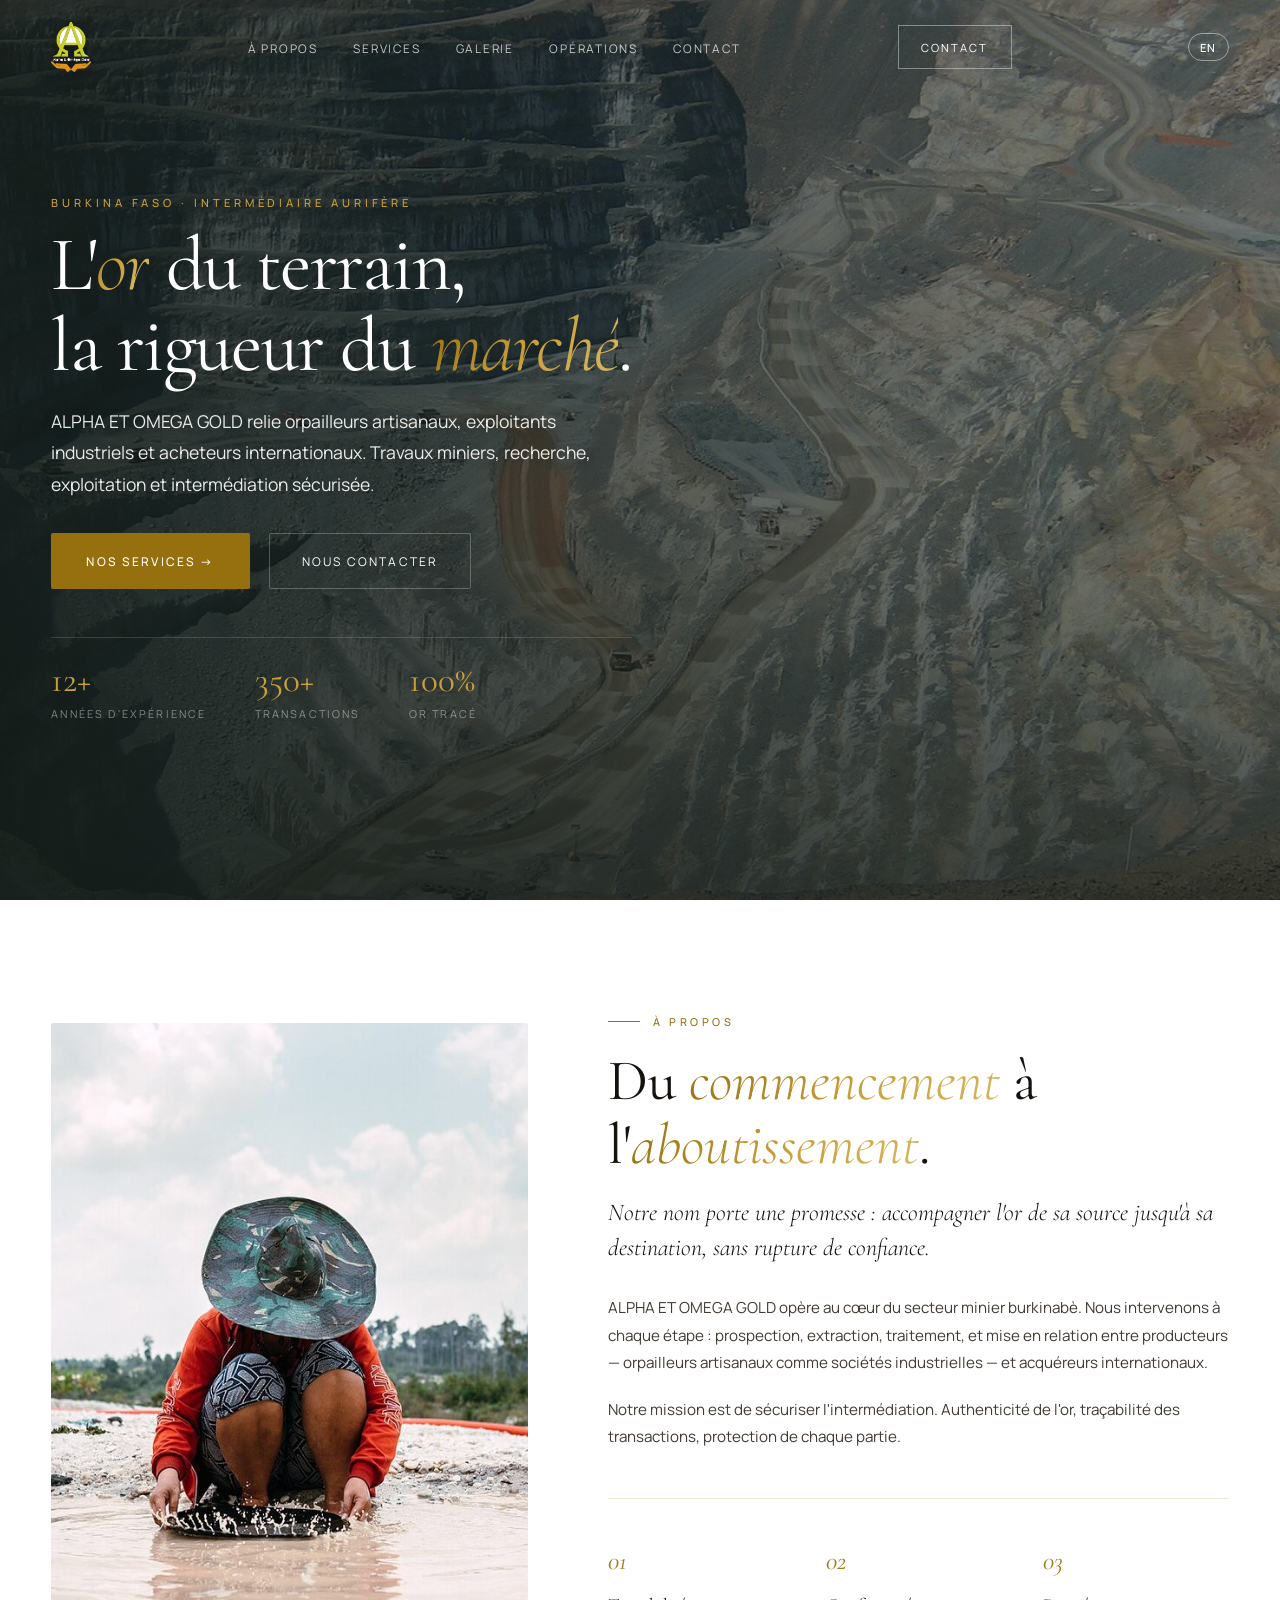
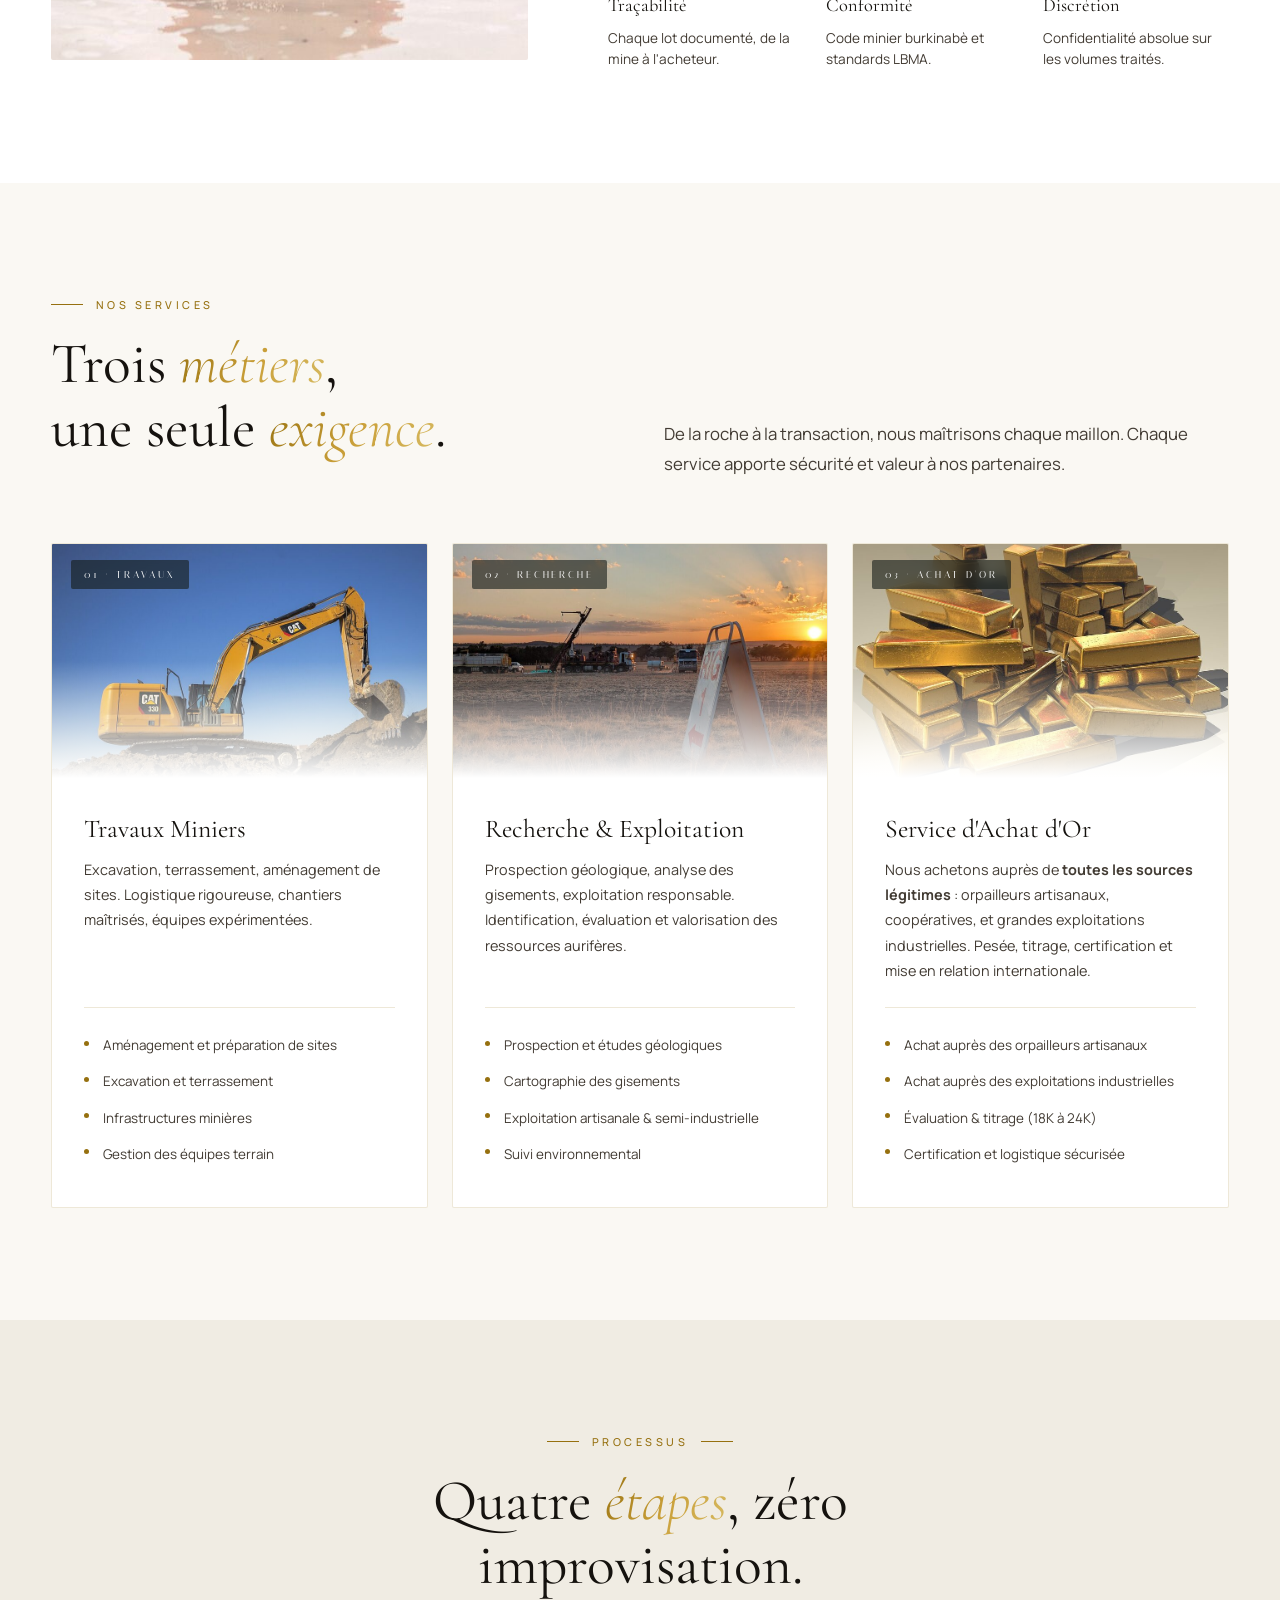
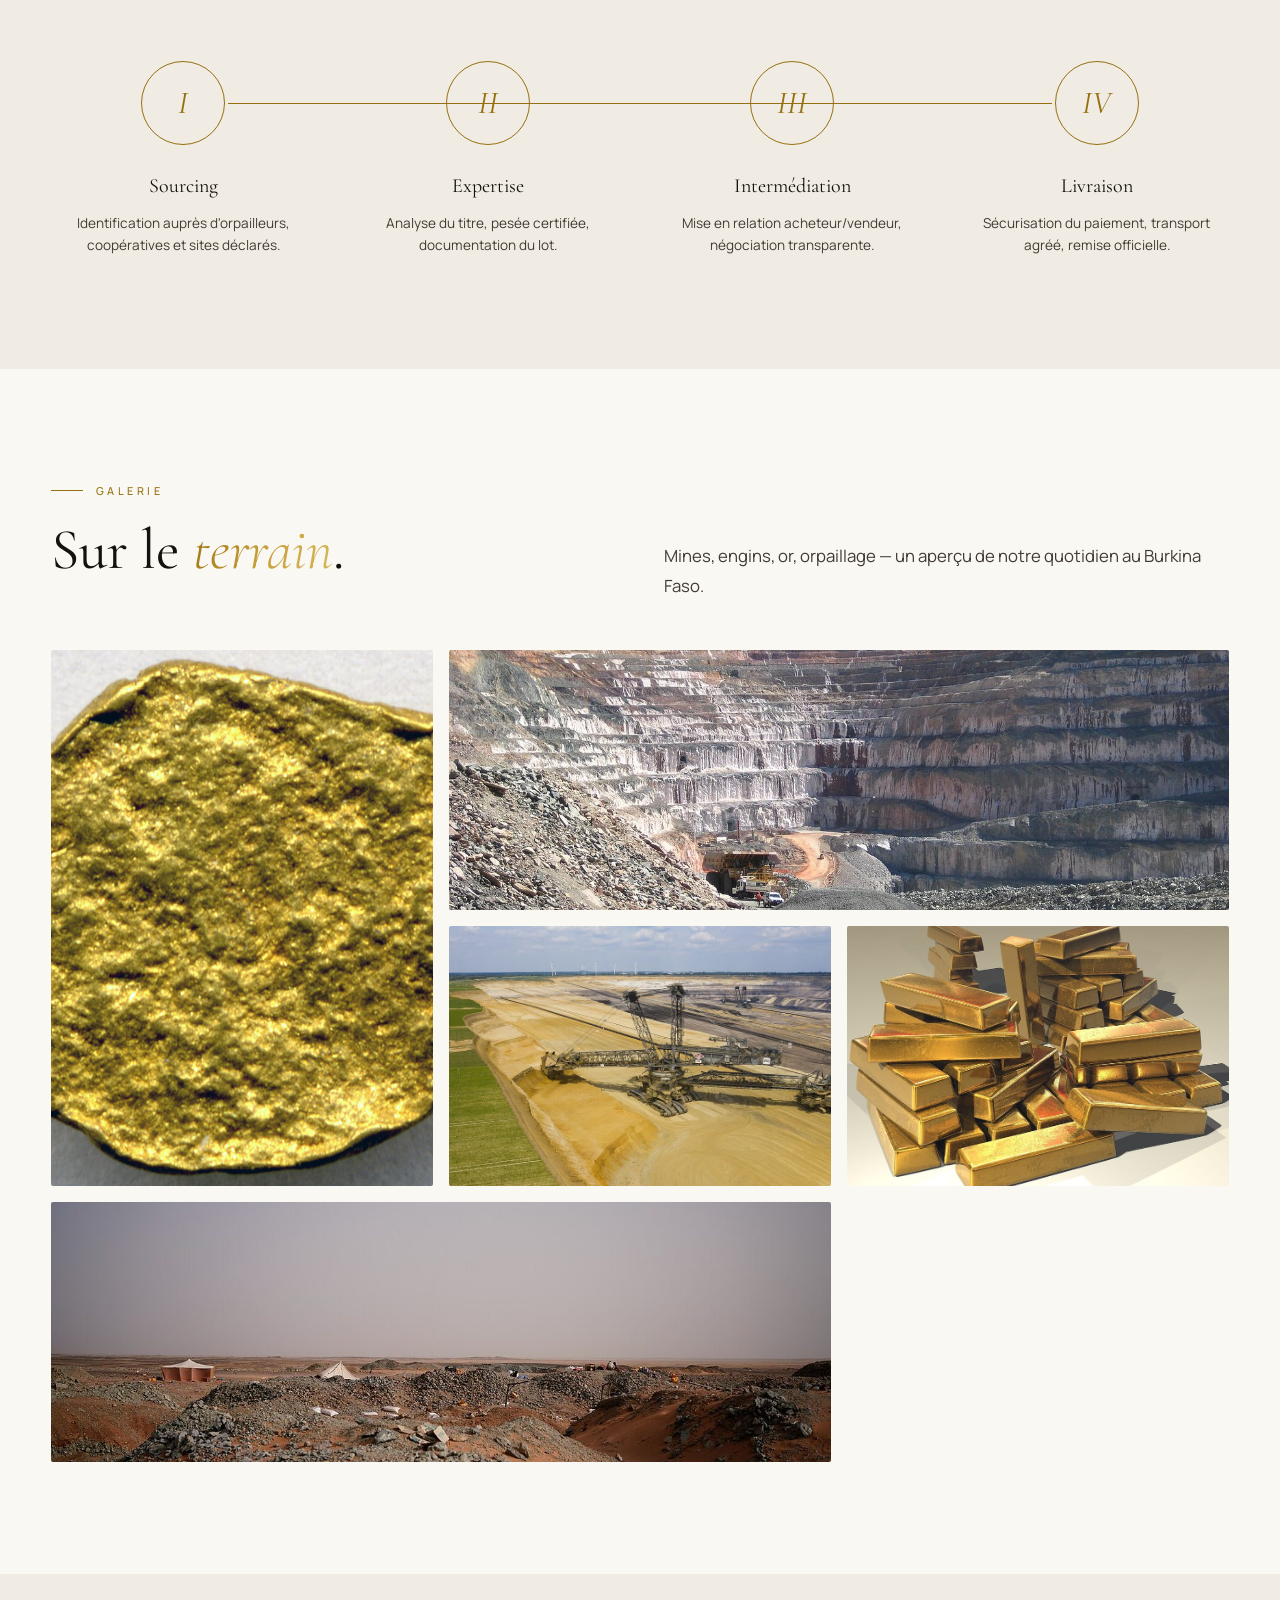
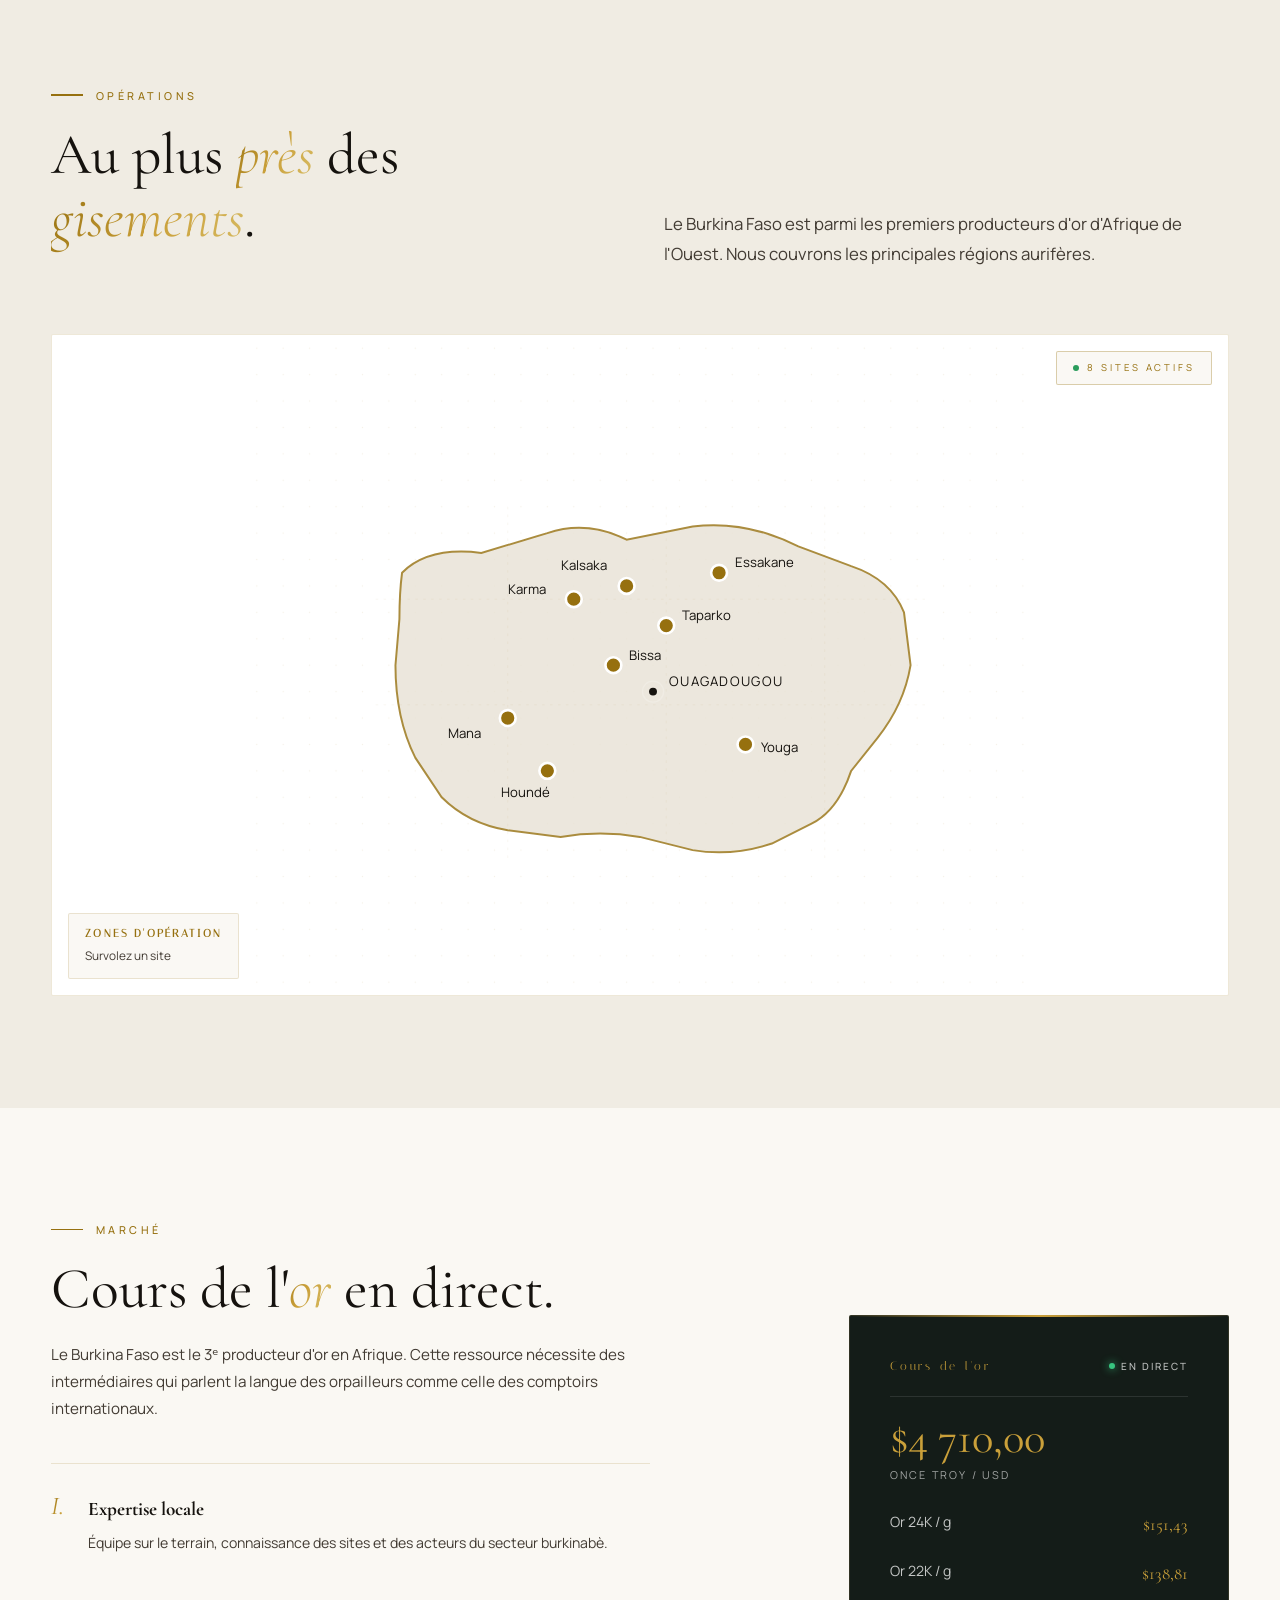
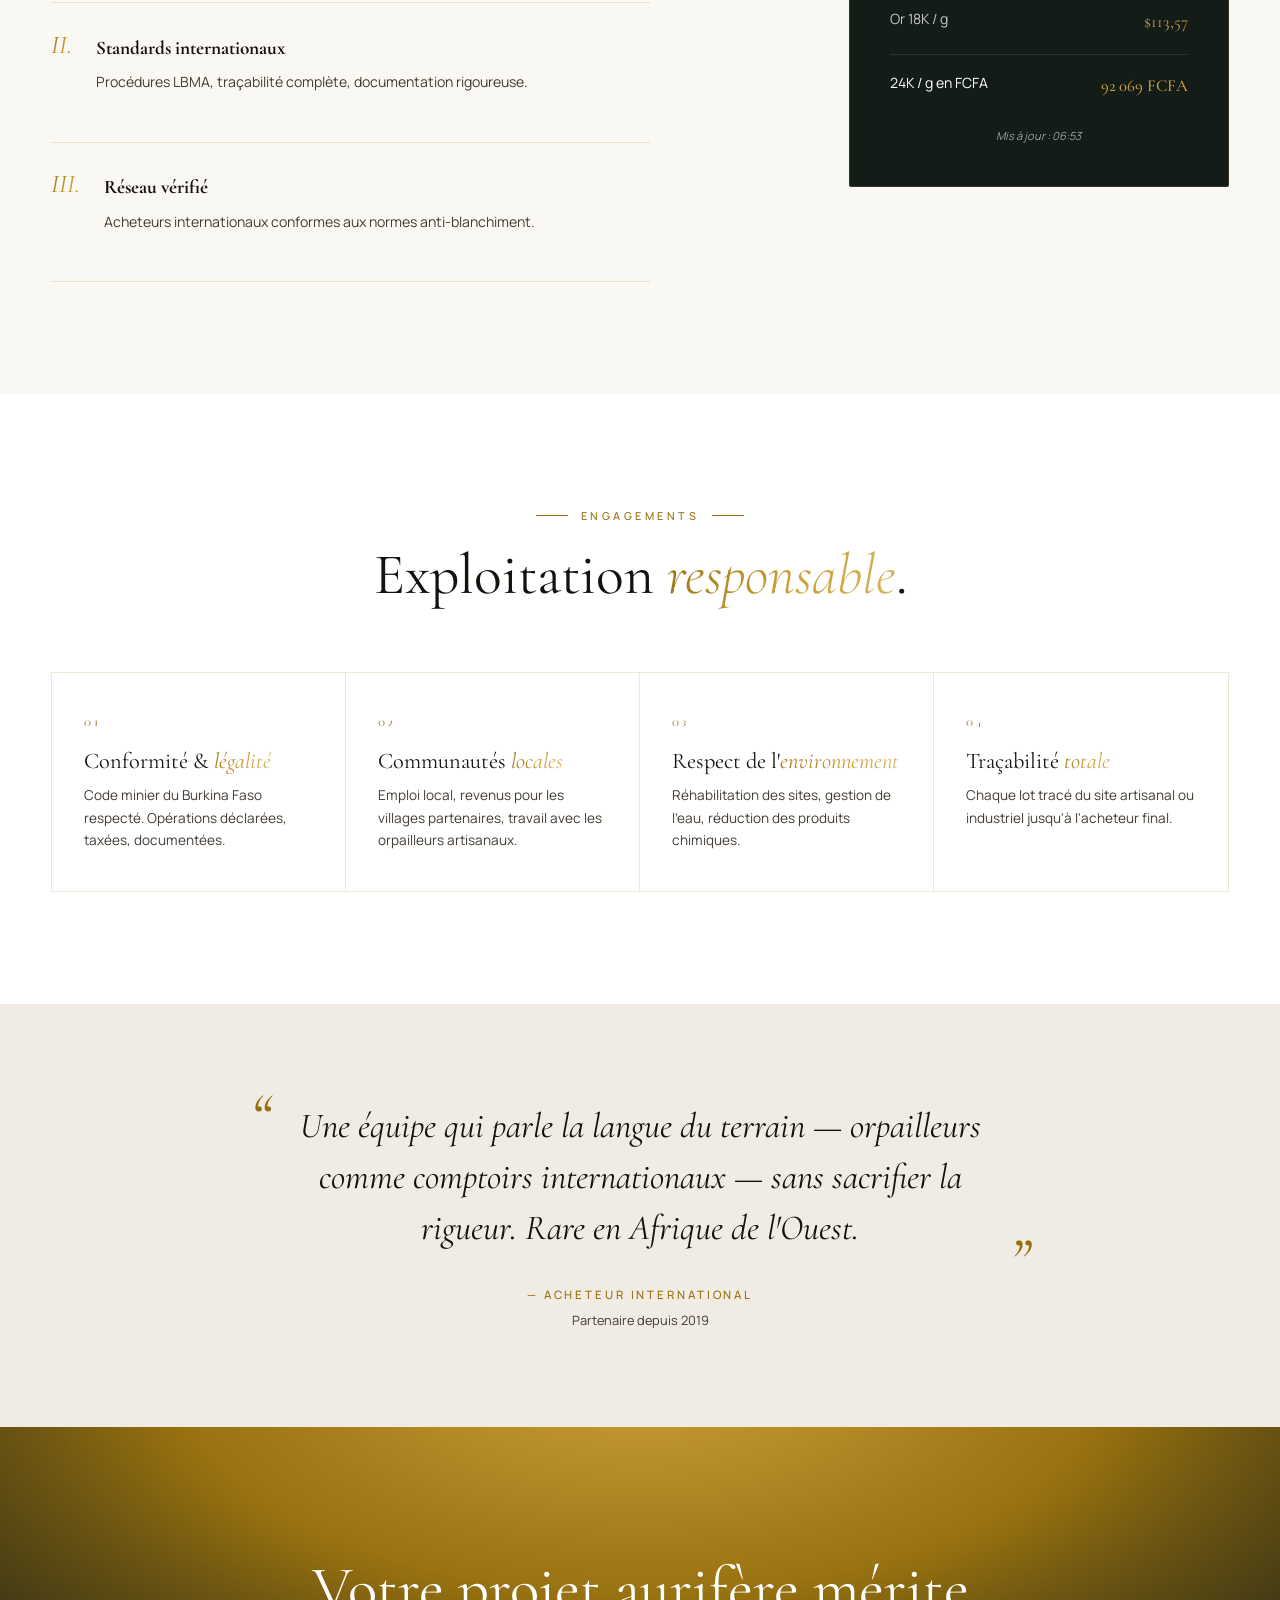
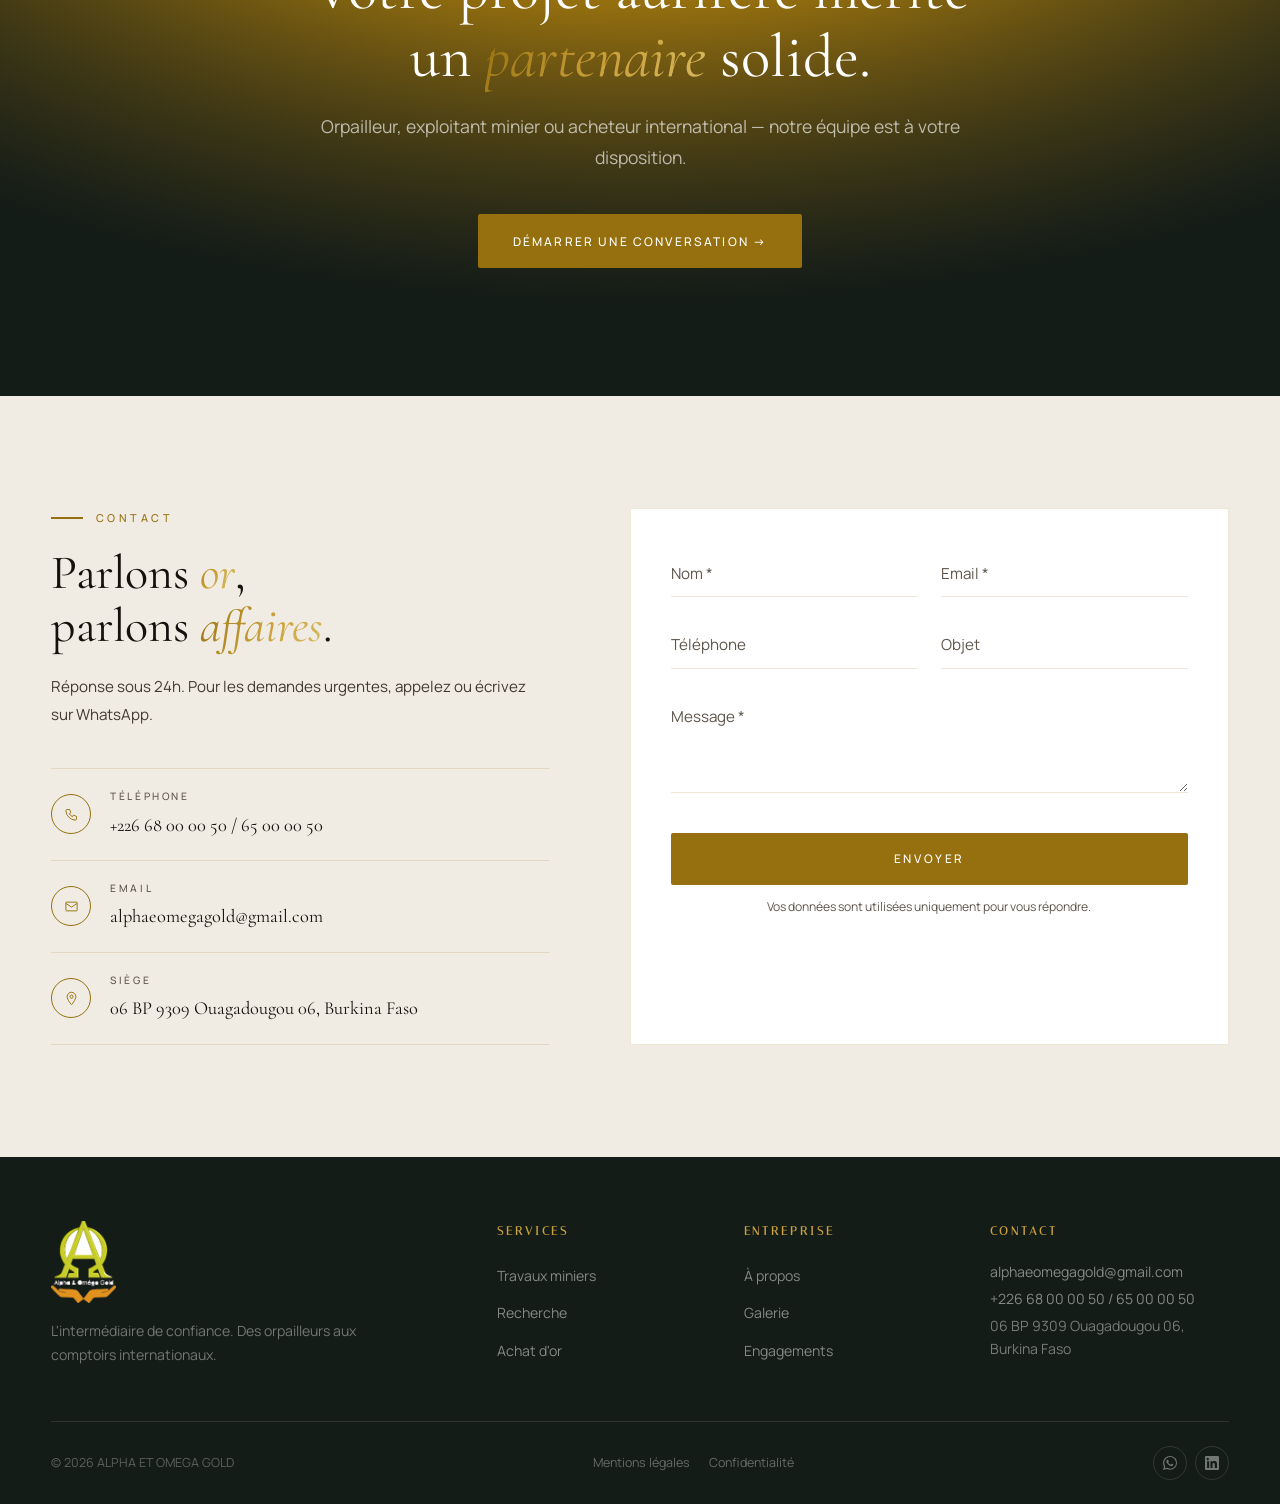
==== commit af618db2: "v9.3 — Retrait de la ligne de crédits photos du footer Co-Authored-By: Claude Opus 4.8 <noreply@anth" ====
--- a/index.html
+++ b/index.html
@@ -290,7 +290,7 @@
 footer .logo{align-self:flex-start}footer .logo-full{height:82px;filter:none}
 .ft-brand p{color:rgba(255,255,255,.4);font-size:.88rem;line-height:1.7;margin-top:1rem;max-width:320px}.ft-col h5{font-family:var(--di);font-size:.74rem;letter-spacing:.25em;color:var(--gold-l);text-transform:uppercase;margin-bottom:1.2rem}.ft-col ul{list-style:none}.ft-col li{margin-bottom:.6rem}.ft-col a{color:rgba(255,255,255,.48);text-decoration:none;font-size:.88rem;transition:color .3s}.ft-col a:hover{color:var(--gold-l)}.ft-col p{color:rgba(255,255,255,.42);font-size:.88rem;line-height:1.6;margin-bottom:.3rem}
 .ft-bottom{display:flex;justify-content:space-between;align-items:center;padding-top:1.5rem;font-size:.78rem;color:rgba(255,255,255,.3)}.ft-legal{display:flex;gap:1.2rem}.ft-legal a{color:rgba(255,255,255,.35);text-decoration:none}.ft-legal a:hover{color:var(--gold-l)}
-.ft-credits{margin-top:1.2rem;font-size:.66rem;line-height:1.7;color:rgba(255,255,255,.25);letter-spacing:.02em}.ft-credits a{color:rgba(255,255,255,.4);text-decoration:underline;text-underline-offset:2px}.ft-credits a:hover{color:var(--gold-l)}.ft-social{display:flex;gap:.5rem}.ft-social a{width:34px;height:34px;display:grid;place-items:center;border:1px solid rgba(255,255,255,.12);border-radius:50%;color:rgba(255,255,255,.4);text-decoration:none;transition:all .3s}.ft-social a:hover{border-color:var(--gold-l);color:var(--gold-l)}
+.ft-social{display:flex;gap:.5rem}.ft-social a{width:34px;height:34px;display:grid;place-items:center;border:1px solid rgba(255,255,255,.12);border-radius:50%;color:rgba(255,255,255,.4);text-decoration:none;transition:all .3s}.ft-social a:hover{border-color:var(--gold-l);color:var(--gold-l)}
 
 /* FLOATING */
 .scroll-top{position:fixed;bottom:1.5rem;right:1.5rem;width:44px;height:44px;background:var(--gold);color:#fff;border:none;border-radius:50%;cursor:pointer;display:grid;place-items:center;font-size:1.1rem;opacity:0;visibility:hidden;transition:all .3s;z-index:50}.scroll-top.show{opacity:1;visibility:visible}.scroll-top:hover{background:var(--gold-l);transform:translateY(-3px)}
@@ -615,7 +615,6 @@
         <a href="#" aria-label="LinkedIn"><svg width="14" height="14" viewBox="0 0 24 24" fill="currentColor"><path d="M20.4 20.5h-3.6v-5.6c0-1.3 0-3-1.8-3s-2.1 1.4-2.1 2.9v5.7H9.4V9h3.4v1.6h.1c.5-.9 1.6-1.9 3.4-1.9 3.6 0 4.3 2.4 4.3 5.5v6.3zM5.3 7.4a2.1 2.1 0 110-4.1 2.1 2.1 0 010 4.1zM7.1 20.5H3.6V9h3.5v11.5zM22.2 0H1.8C.8 0 0 .8 0 1.7v20.5c0 1 .8 1.7 1.8 1.7h20.5c1 0 1.8-.8 1.8-1.7V1.7C24 .8 23.2 0 22.2 0z"/></svg></a>
       </div>
     </div>
-    <p class="ft-credits">Crédits photos via <a href="https://commons.wikimedia.org" rel="noopener" target="_blank">Wikimedia Commons</a> : Calistemon, James St. John, Will Dossett, Mnlbali, Matthew T. Rader, Arne Müseler, ExplorationGeologist (CC BY / CC BY-SA) · Stevebidmead (CC0).</p>
   </div>
 </footer>
 
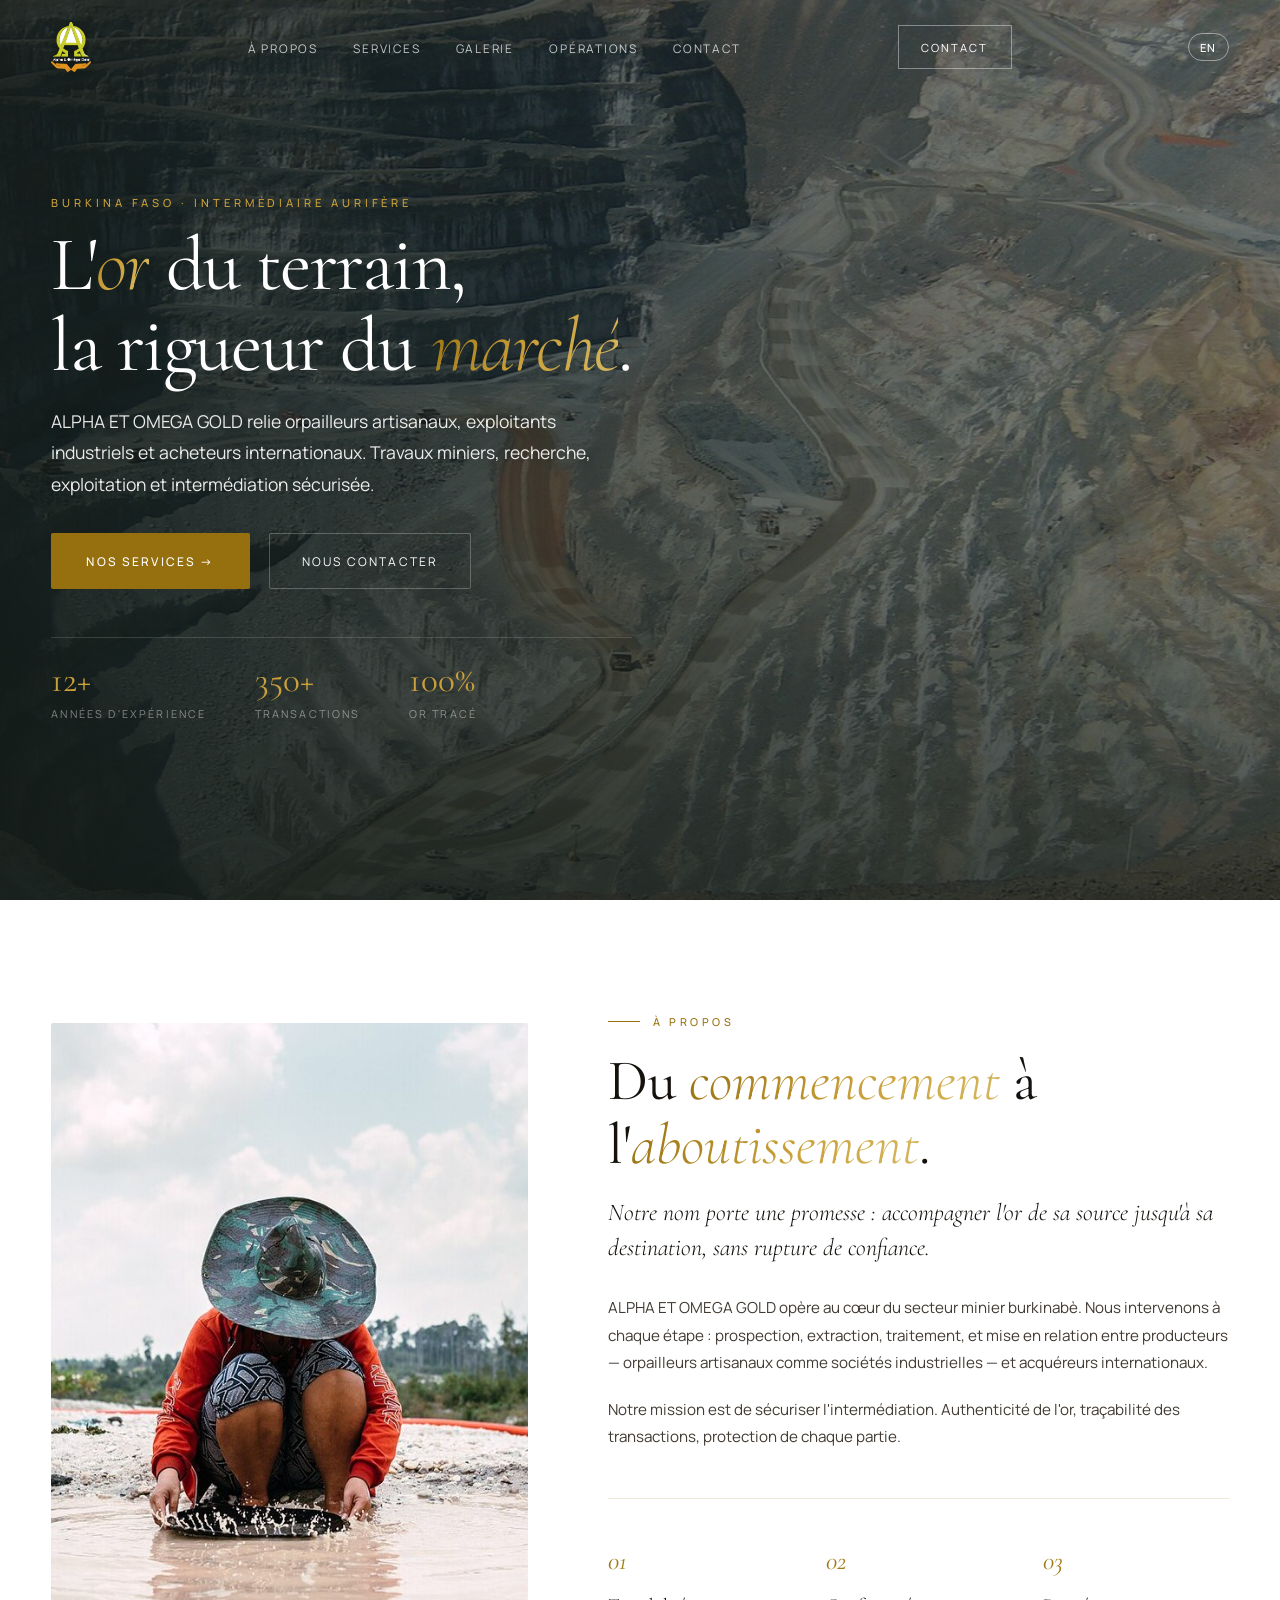
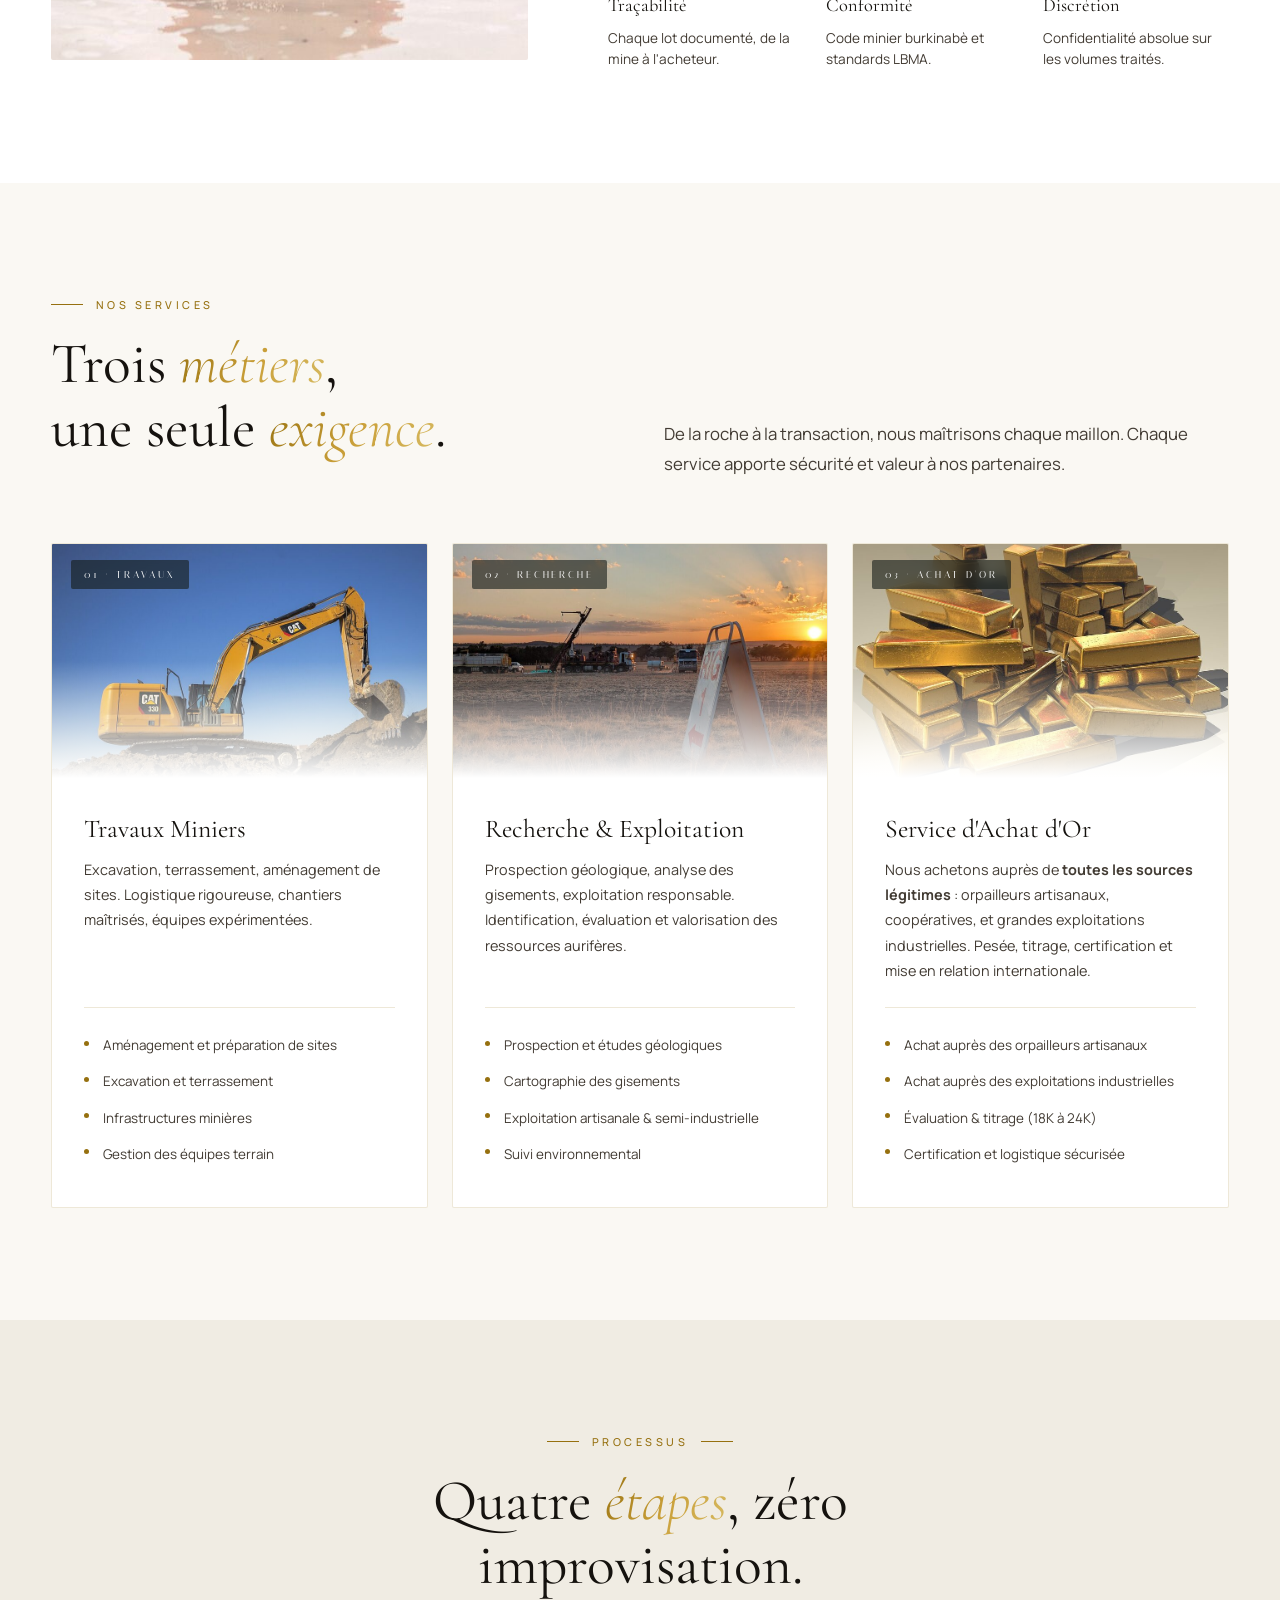
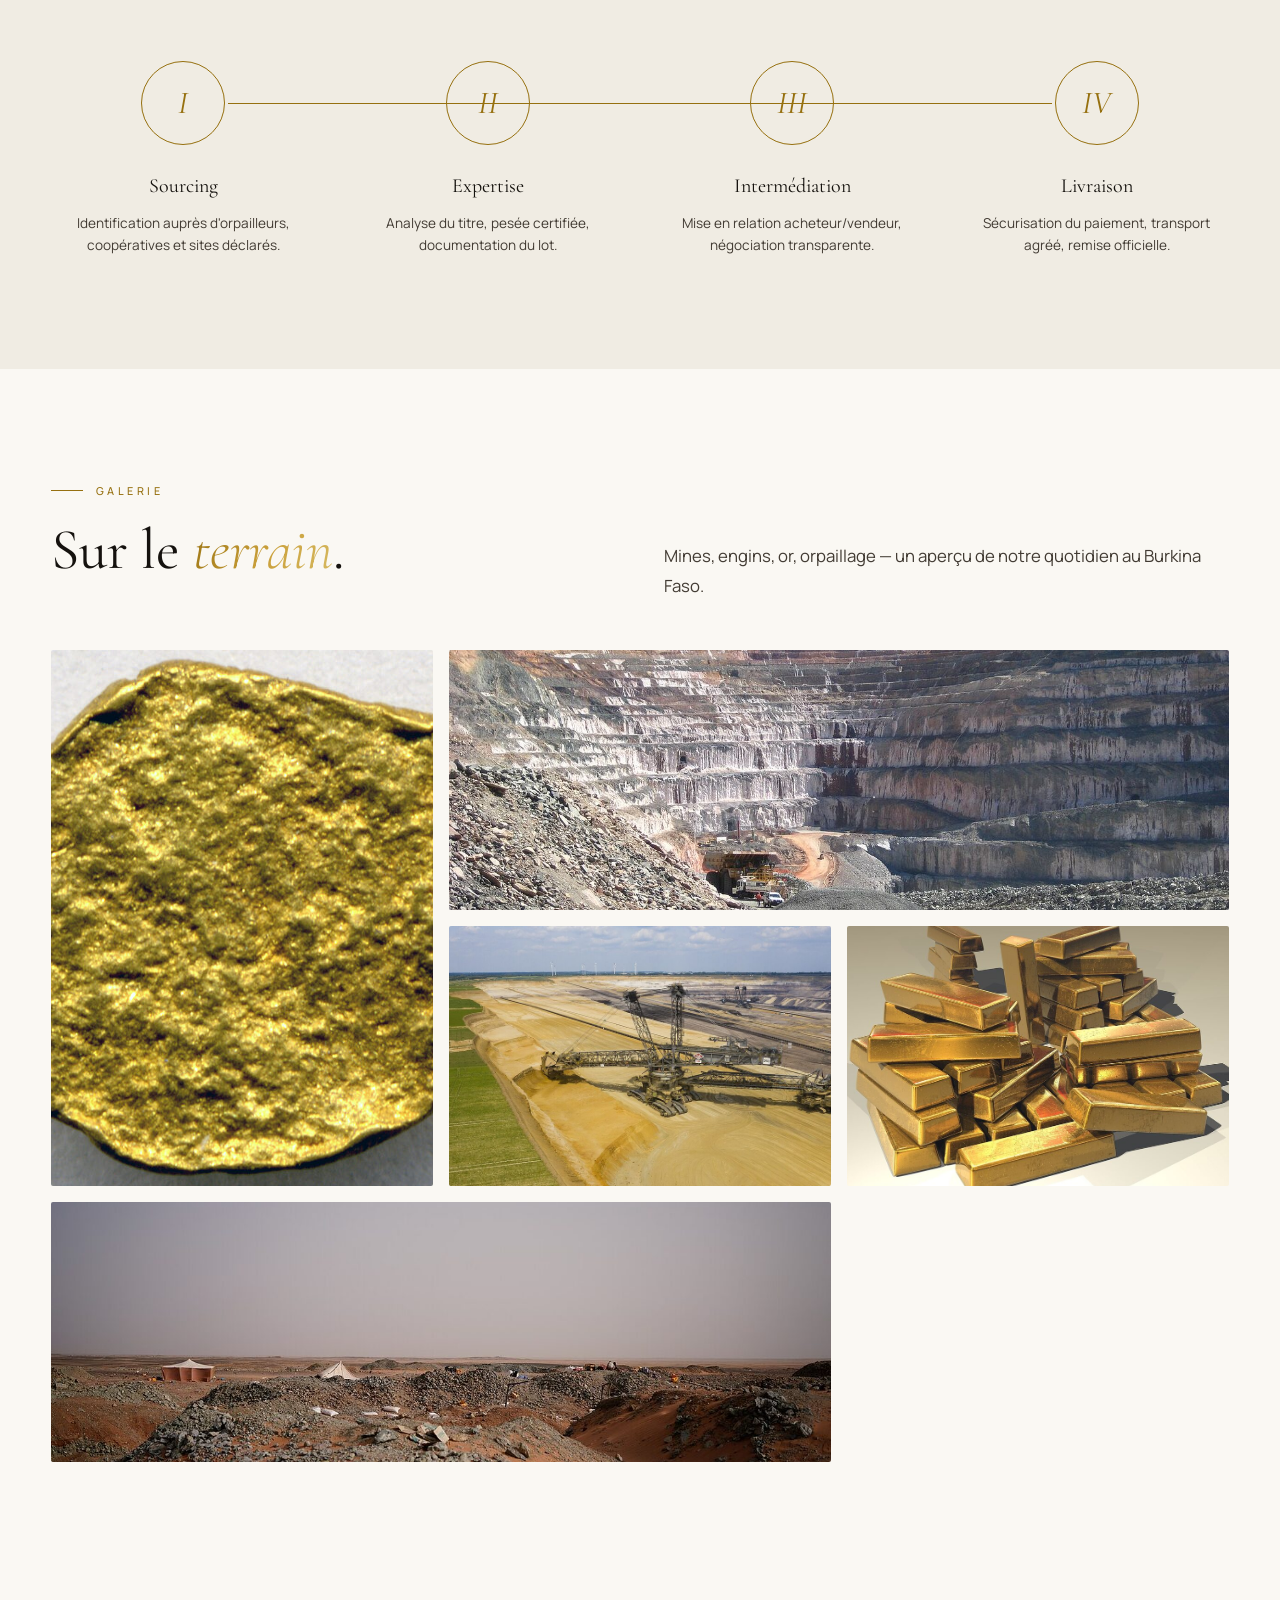
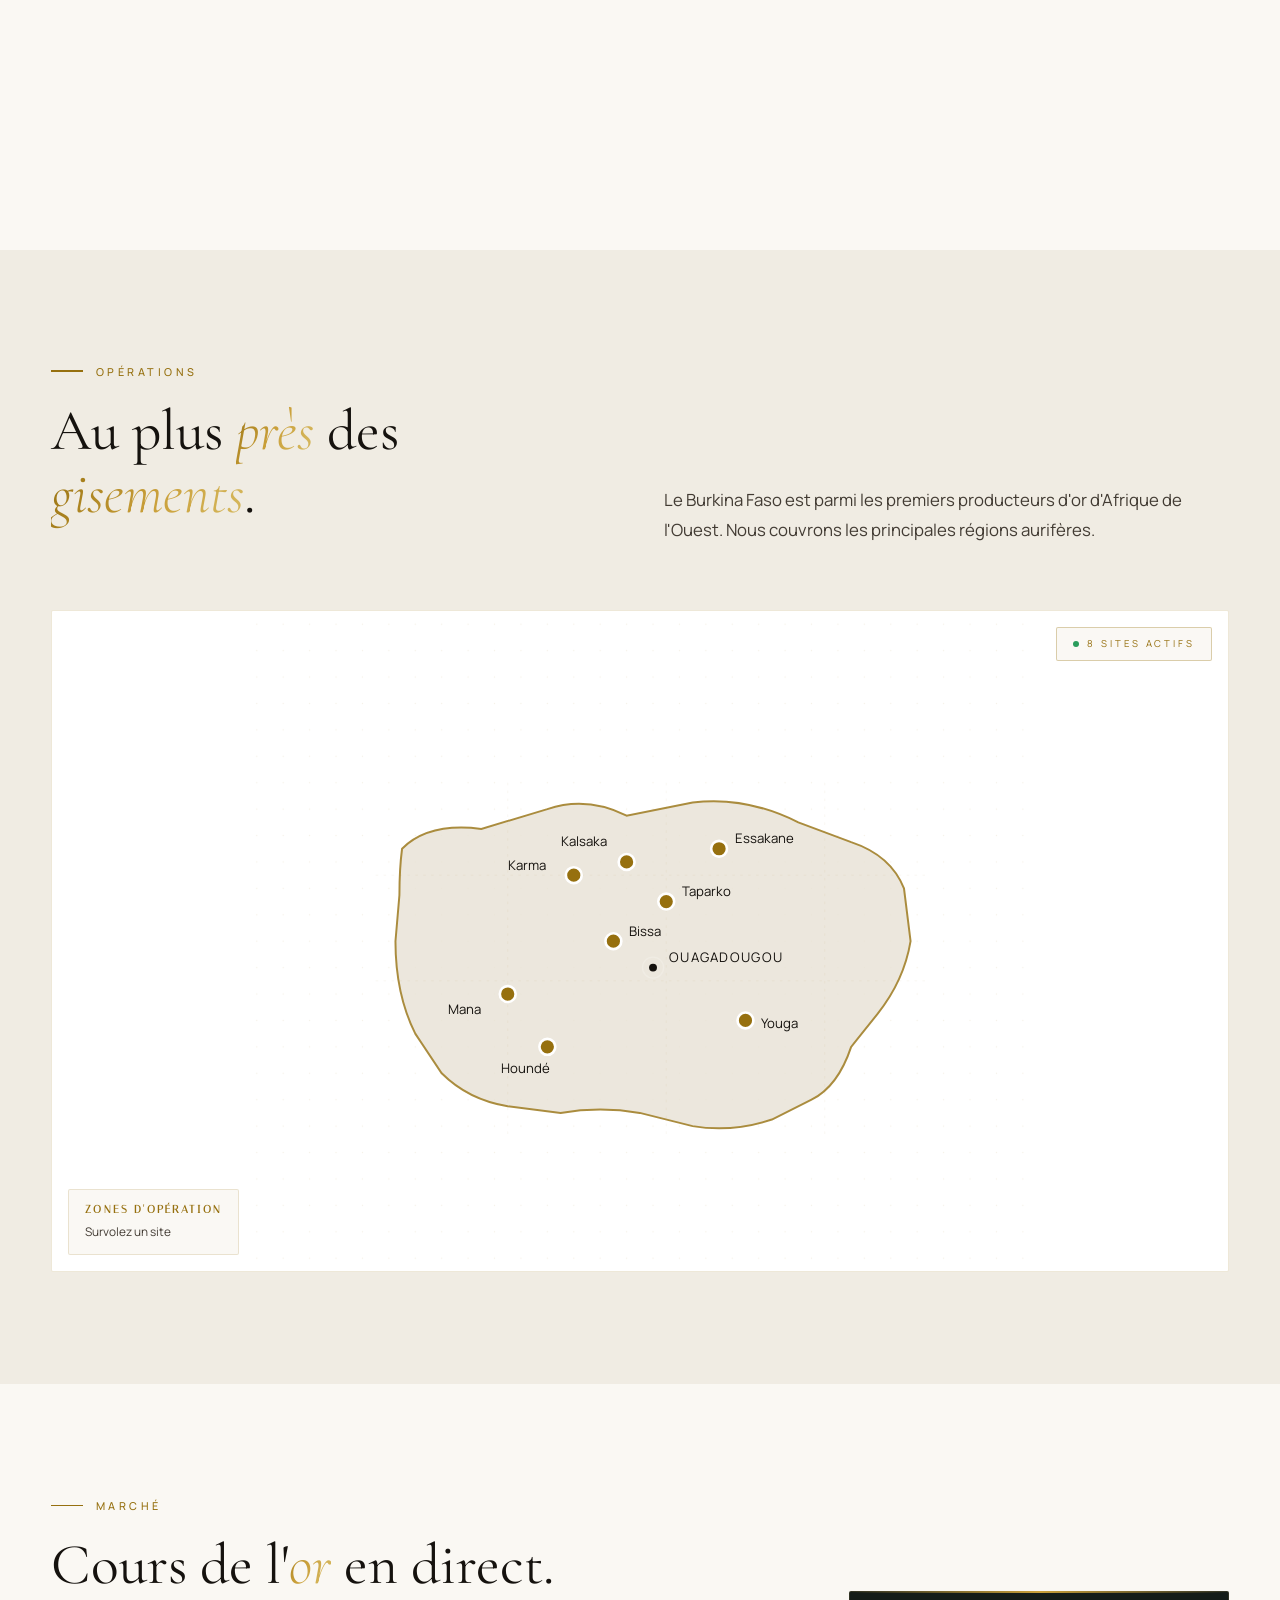
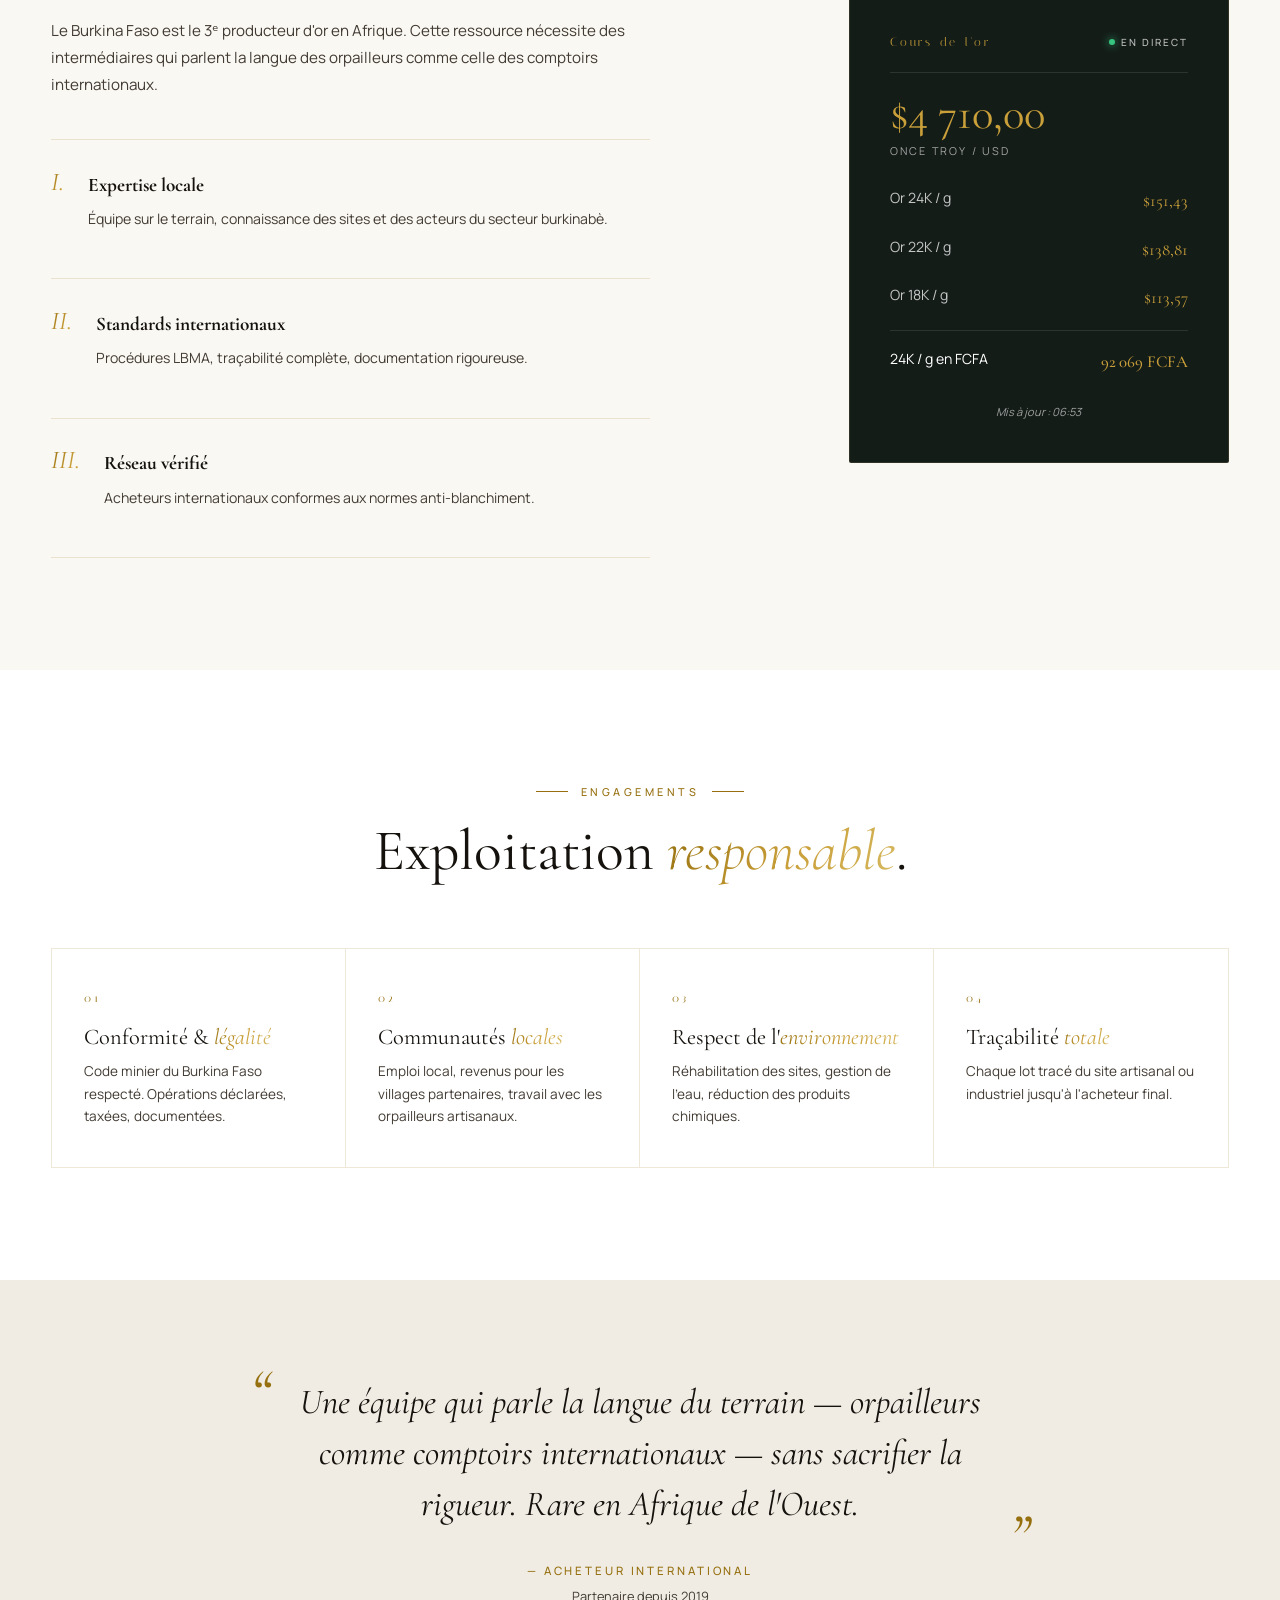
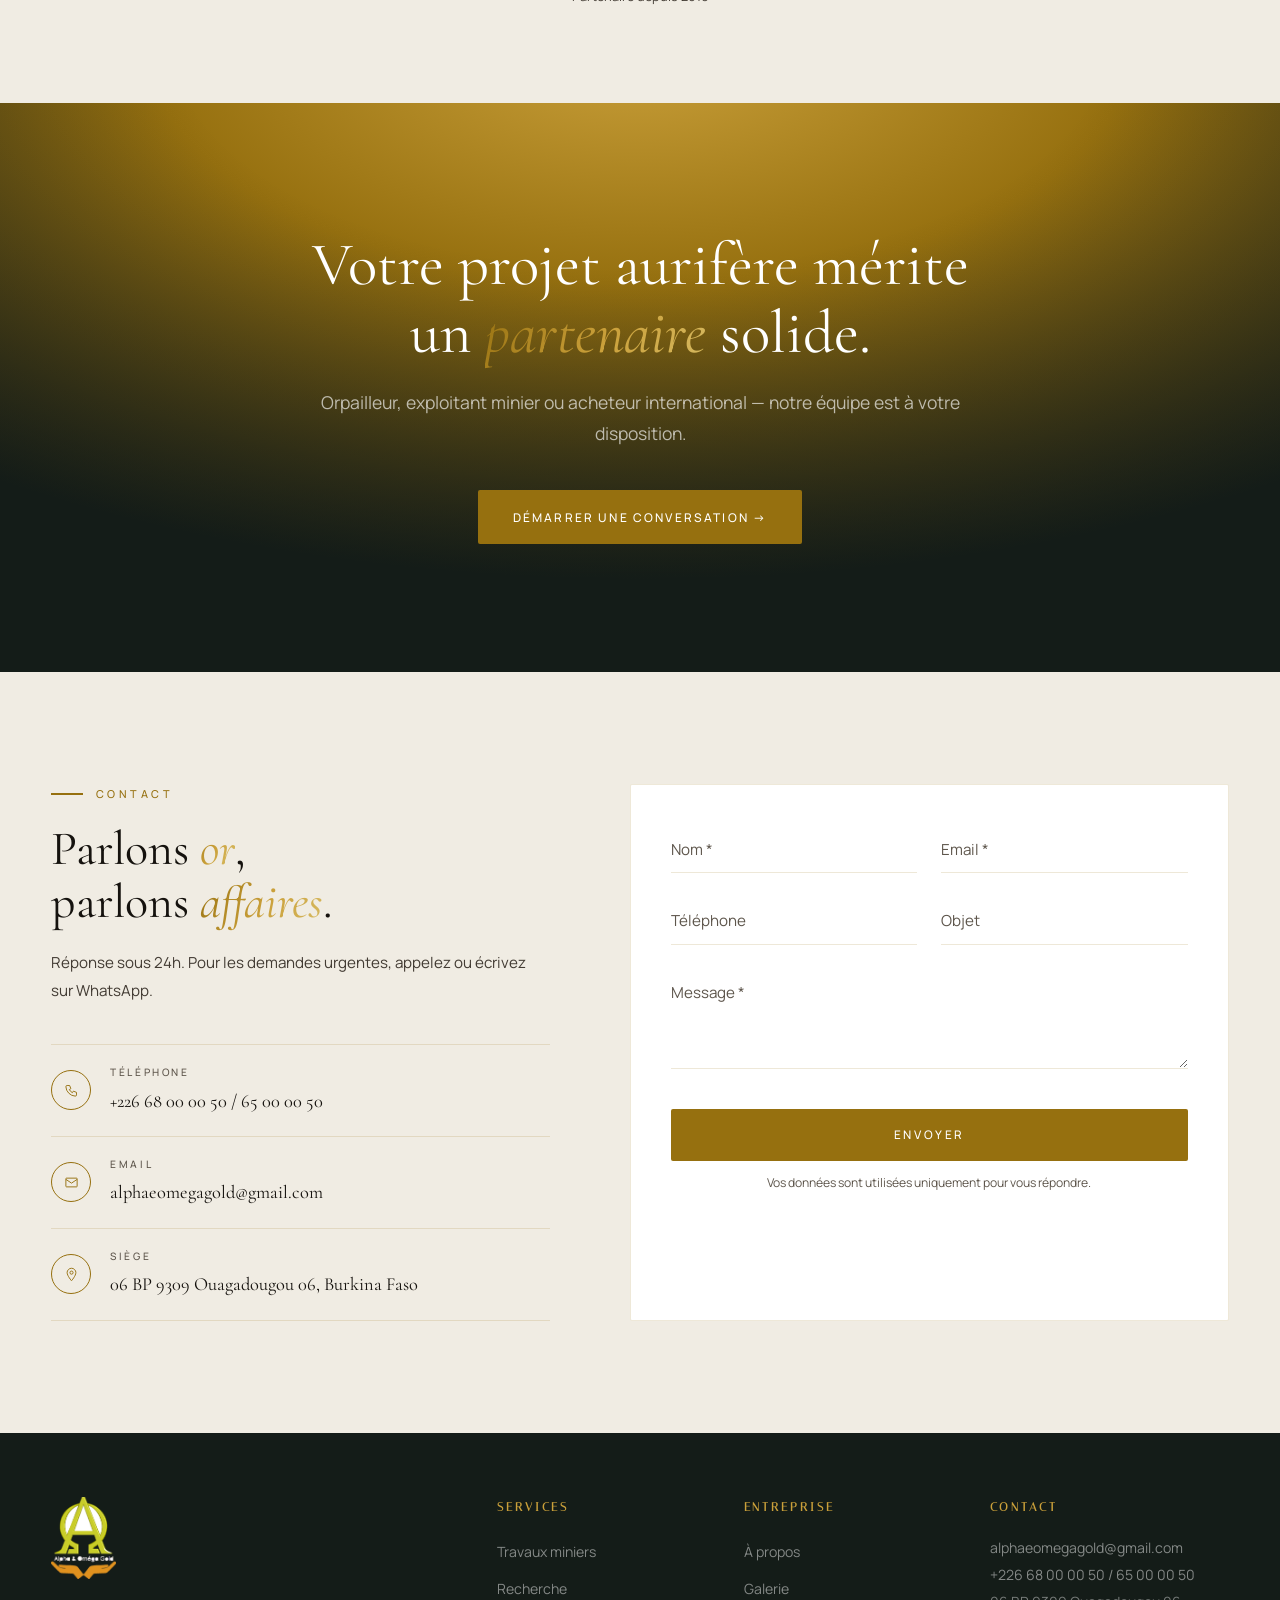
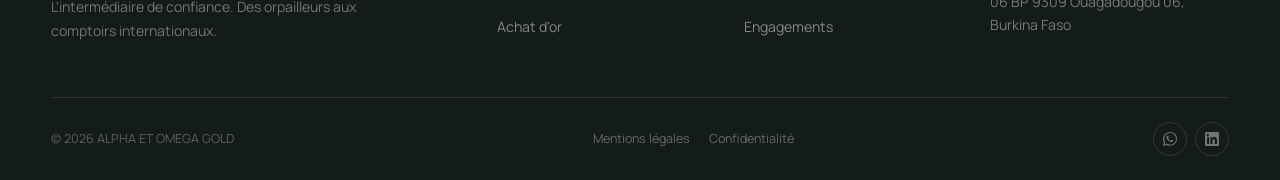
==== commit de2423bc: "v9.4 — Galerie enrichie (8 images) & animations affinées - Galerie étendue de 5 à 8 photos : orpaill" ====
--- a/index.html
+++ b/index.html
@@ -208,6 +208,8 @@
 /* HERO — reste sombre (photo) */
 .hero{position:relative;min-height:100vh;display:flex;align-items:center;justify-content:flex-start;padding:6rem 4% 5rem;overflow:hidden}
 .hero-img{position:absolute;left:0;right:0;top:-22%;height:144%;background:center/cover no-repeat}
+.hero-img::before{content:'';position:absolute;inset:0;background:inherit;animation:kenburns 26s ease-in-out infinite alternate;will-change:transform}
+@keyframes kenburns{from{transform:scale(1.03)}to{transform:scale(1.14)}}
 .hero-img::after{content:'';position:absolute;inset:0;background:linear-gradient(to top,rgba(20,28,24,.92) 0%,rgba(20,28,24,.55) 45%,rgba(20,28,24,.5) 100%),linear-gradient(to right,rgba(20,28,24,.72) 0%,rgba(20,28,24,.3) 50%,rgba(20,28,24,0) 100%)}
 .hero-inner{position:relative;z-index:2;max-width:820px;text-align:left}
 .hero-tag{font-size:.7rem;letter-spacing:.35em;text-transform:uppercase;color:var(--gold-l);margin-bottom:.8rem;font-weight:500}
@@ -243,8 +245,8 @@
 .steps{display:grid;grid-template-columns:repeat(4,1fr);gap:2.5rem}.step{text-align:center}.step-n{width:84px;height:84px;margin:0 auto 1.5rem;border:1.5px solid var(--gold);border-radius:50%;display:grid;place-items:center;font-family:var(--se);font-style:italic;font-size:2rem;color:var(--gold);transition:all .3s}.step:hover .step-n{background:var(--gold);color:#fff;box-shadow:0 8px 24px rgba(158,124,46,.25)}.step h4{font-family:var(--se);font-size:1.25rem;font-weight:400;margin-bottom:.5rem;color:var(--w)}.step p{font-size:.85rem;color:var(--g);line-height:1.65}
 
 /* GALLERY */
-.gallery-head{display:grid;grid-template-columns:1fr 1fr;gap:3rem;margin-bottom:3rem;align-items:end}.gal-grid{display:grid;grid-template-columns:repeat(3,1fr);grid-auto-rows:260px;gap:1rem}.gal-grid .tall{grid-row:span 2}.gal-grid .wide{grid-column:span 2}
-.gal-item{position:relative;overflow:hidden;cursor:pointer;border-radius:2px}.gal-item img{width:100%;height:100%;object-fit:cover;transition:transform .7s cubic-bezier(.4,0,.2,1)}.gal-item:hover img{transform:scale(1.05)}
+.gallery-head{display:grid;grid-template-columns:1fr 1fr;gap:3rem;margin-bottom:3rem;align-items:end}.gal-grid{display:grid;grid-template-columns:repeat(3,1fr);grid-auto-rows:260px;gap:1rem;grid-auto-flow:dense}.gal-grid .tall{grid-row:span 2}.gal-grid .wide{grid-column:span 2}
+.gal-item{position:relative;overflow:hidden;cursor:pointer;border-radius:2px}.gal-item img{width:100%;height:100%;object-fit:cover;transition:transform .9s cubic-bezier(.22,1,.36,1),filter .6s}.gal-item:hover img{transform:scale(1.09);filter:brightness(1.06) saturate(1.08)}.gal-item::after{content:'';position:absolute;inset:0;z-index:1;background:linear-gradient(to top,rgba(150,112,15,.22),transparent 55%);opacity:0;transition:opacity .5s;pointer-events:none}.gal-item:hover::after{opacity:1}
 .gal-cap{position:absolute;bottom:0;left:0;right:0;z-index:2;padding:1.2rem;background:linear-gradient(to top,rgba(20,28,24,.8),transparent);opacity:0;transform:translateY(8px);transition:all .4s}.gal-item:hover .gal-cap{opacity:1;transform:translateY(0)}.gal-cap small{font-size:.62rem;letter-spacing:.3em;text-transform:uppercase;color:var(--gold-l);font-weight:500}.gal-cap h4{font-family:var(--se);font-size:1.15rem;color:#fff;margin-top:.2rem}
 
 /* MAP */
@@ -466,6 +468,9 @@
       <div class="gal-item"><img src="assets/img/gal-machinery.jpg" alt="Excavatrice à roue-pelle en surface" loading="lazy"><div class="gal-cap"><small>Engins</small><h4>Machinerie lourde</h4></div></div>
       <div class="gal-item"><img src="assets/img/svc-buy.jpg" alt="Lingots d'or empilés" loading="lazy"><div class="gal-cap"><small>Achat</small><h4>Or certifié</h4></div></div>
       <div class="gal-item wide"><img src="assets/img/gal-chegga.jpg" alt="Site d'orpaillage artisanal au Sahel" loading="lazy"><div class="gal-cap"><small>Travaux</small><h4>Chantier minier</h4></div></div>
+      <div class="gal-item tall"><img src="assets/img/gal-panning2.jpg" alt="Orpaillage à la batée, mains" loading="lazy"><div class="gal-cap"><small>Orpaillage</small><h4>À la batée</h4></div></div>
+      <div class="gal-item"><img src="assets/img/gal-ore.jpg" alt="Veine d'or dans le quartz" loading="lazy"><div class="gal-cap"><small>Minerai</small><h4>Or natif</h4></div></div>
+      <div class="gal-item"><img src="assets/img/gal-nugget2.jpg" alt="Pépite d'or d'exception" loading="lazy"><div class="gal-cap"><small>Or</small><h4>Pépite d'exception</h4></div></div>
     </div>
   </div>
 </section>
@@ -678,7 +683,7 @@
 // Gallery
 "Sur le terrain.":"In the <em>field</em>.",
 "Mines, engins, or, orpaillage — un aperçu de notre quotidien au Burkina Faso.":"Mines, machinery, gold, panning — a glimpse of our daily work in Burkina Faso.",
-"Or":"Gold","Pépites brutes":"Raw nuggets","Exploitation":"Operation","Site minier actif":"Active mining site","Engins":"Machinery","Machinerie lourde":"Heavy machinery","Achat":"Buying","Or certifié":"Certified gold","Travaux":"Works","Chantier minier":"Mining site",
+"Or":"Gold","Pépites brutes":"Raw nuggets","Exploitation":"Operation","Site minier actif":"Active mining site","Engins":"Machinery","Machinerie lourde":"Heavy machinery","Achat":"Buying","Or certifié":"Certified gold","Travaux":"Works","Chantier minier":"Mining site","Orpaillage":"Gold panning","À la batée":"With the pan","Minerai":"Ore","Or natif":"Native gold","Pépite d'exception":"Exceptional nugget",
 // Operations
 "Au plus près des gisements.":"Closest to the <em>deposits</em>.",
 "Le Burkina Faso est parmi les premiers producteurs d'or d'Afrique de l'Ouest. Nous couvrons les principales régions aurifères.":"Burkina Faso is among the leading gold producers in West Africa. We cover the main gold-bearing regions.",
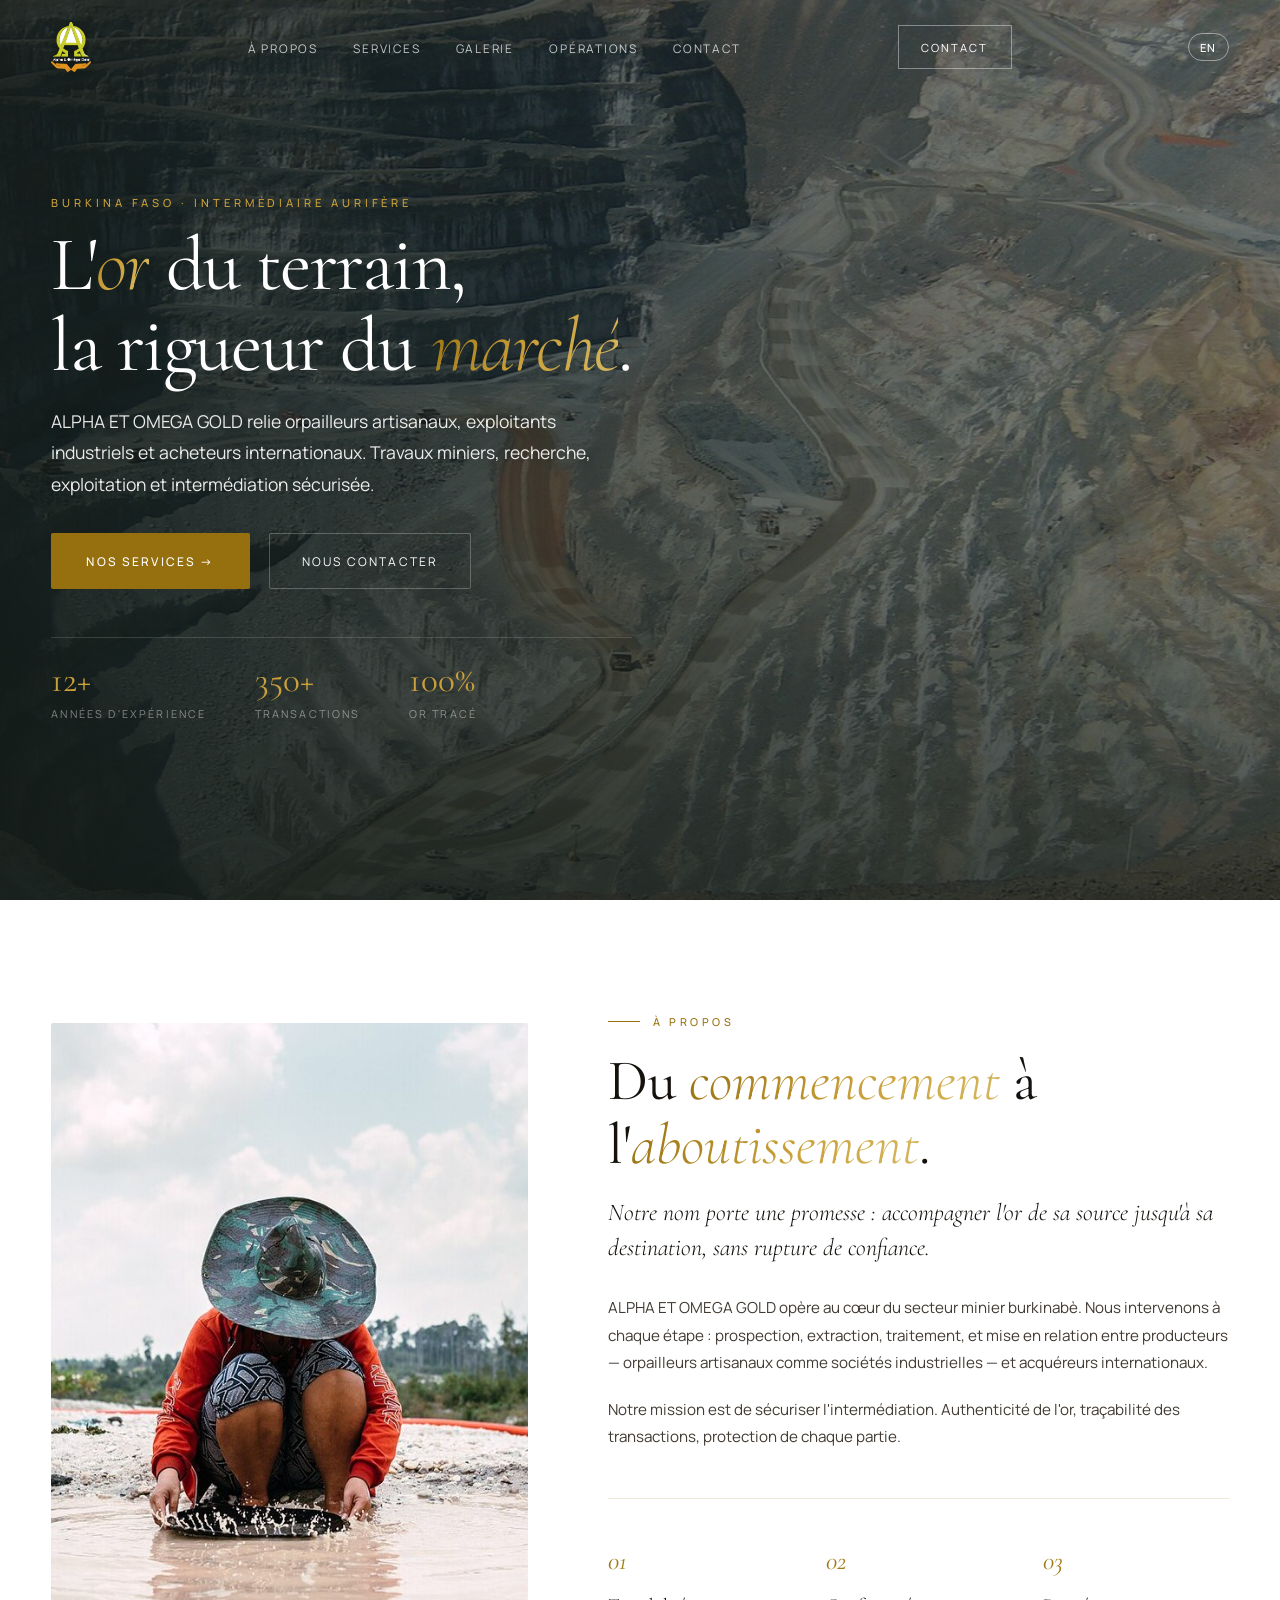
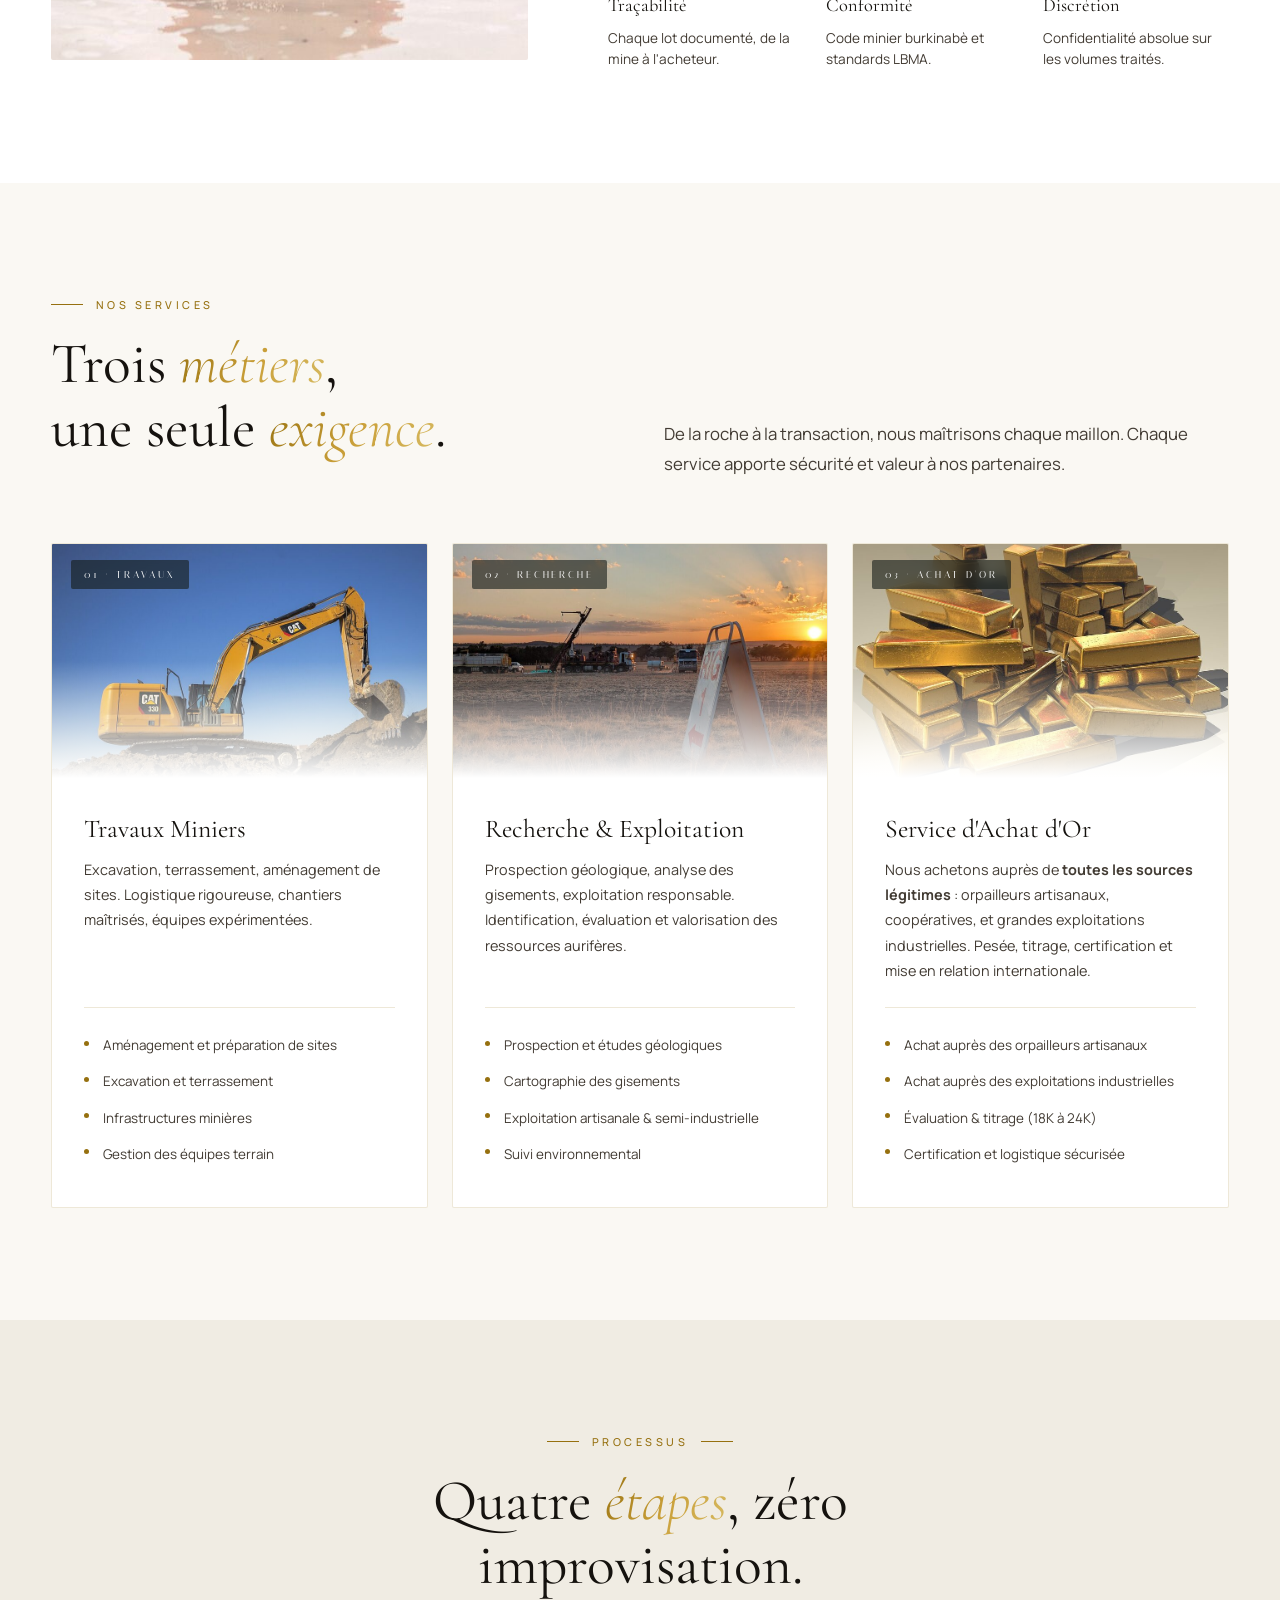
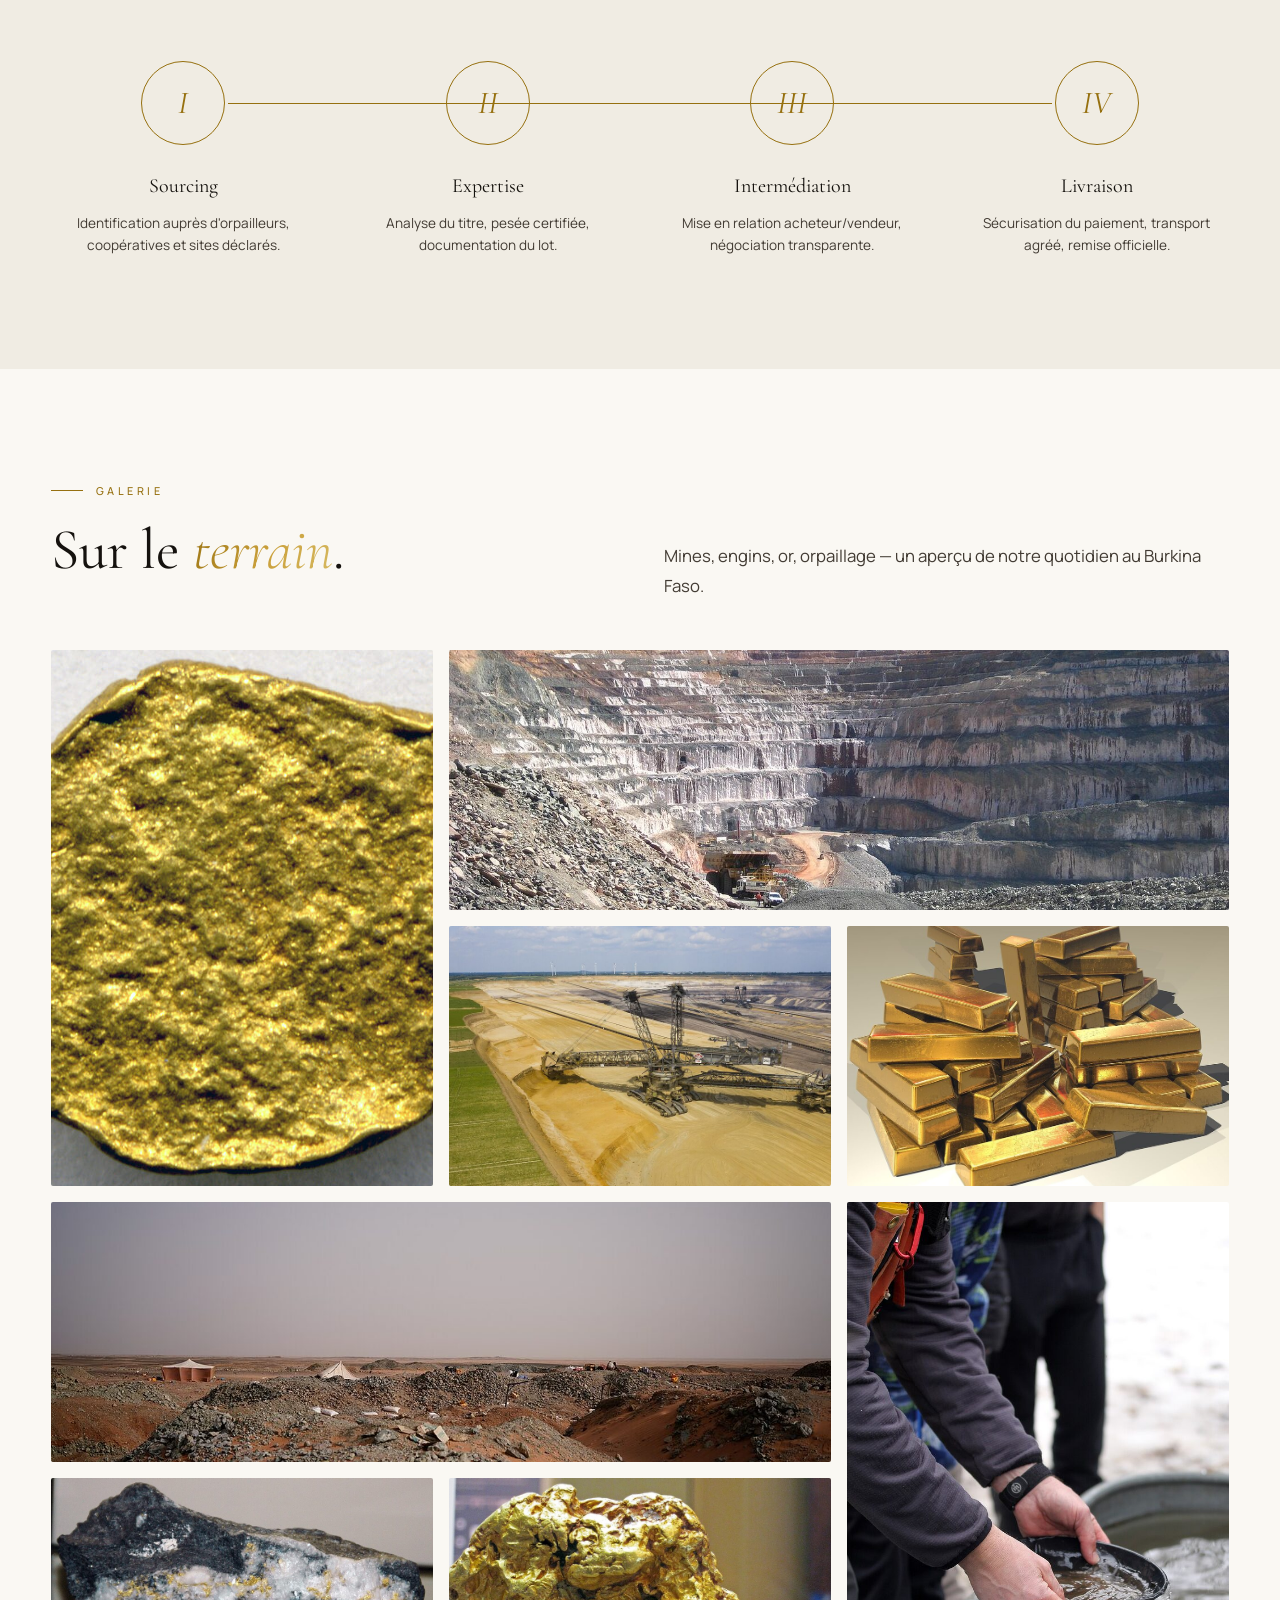
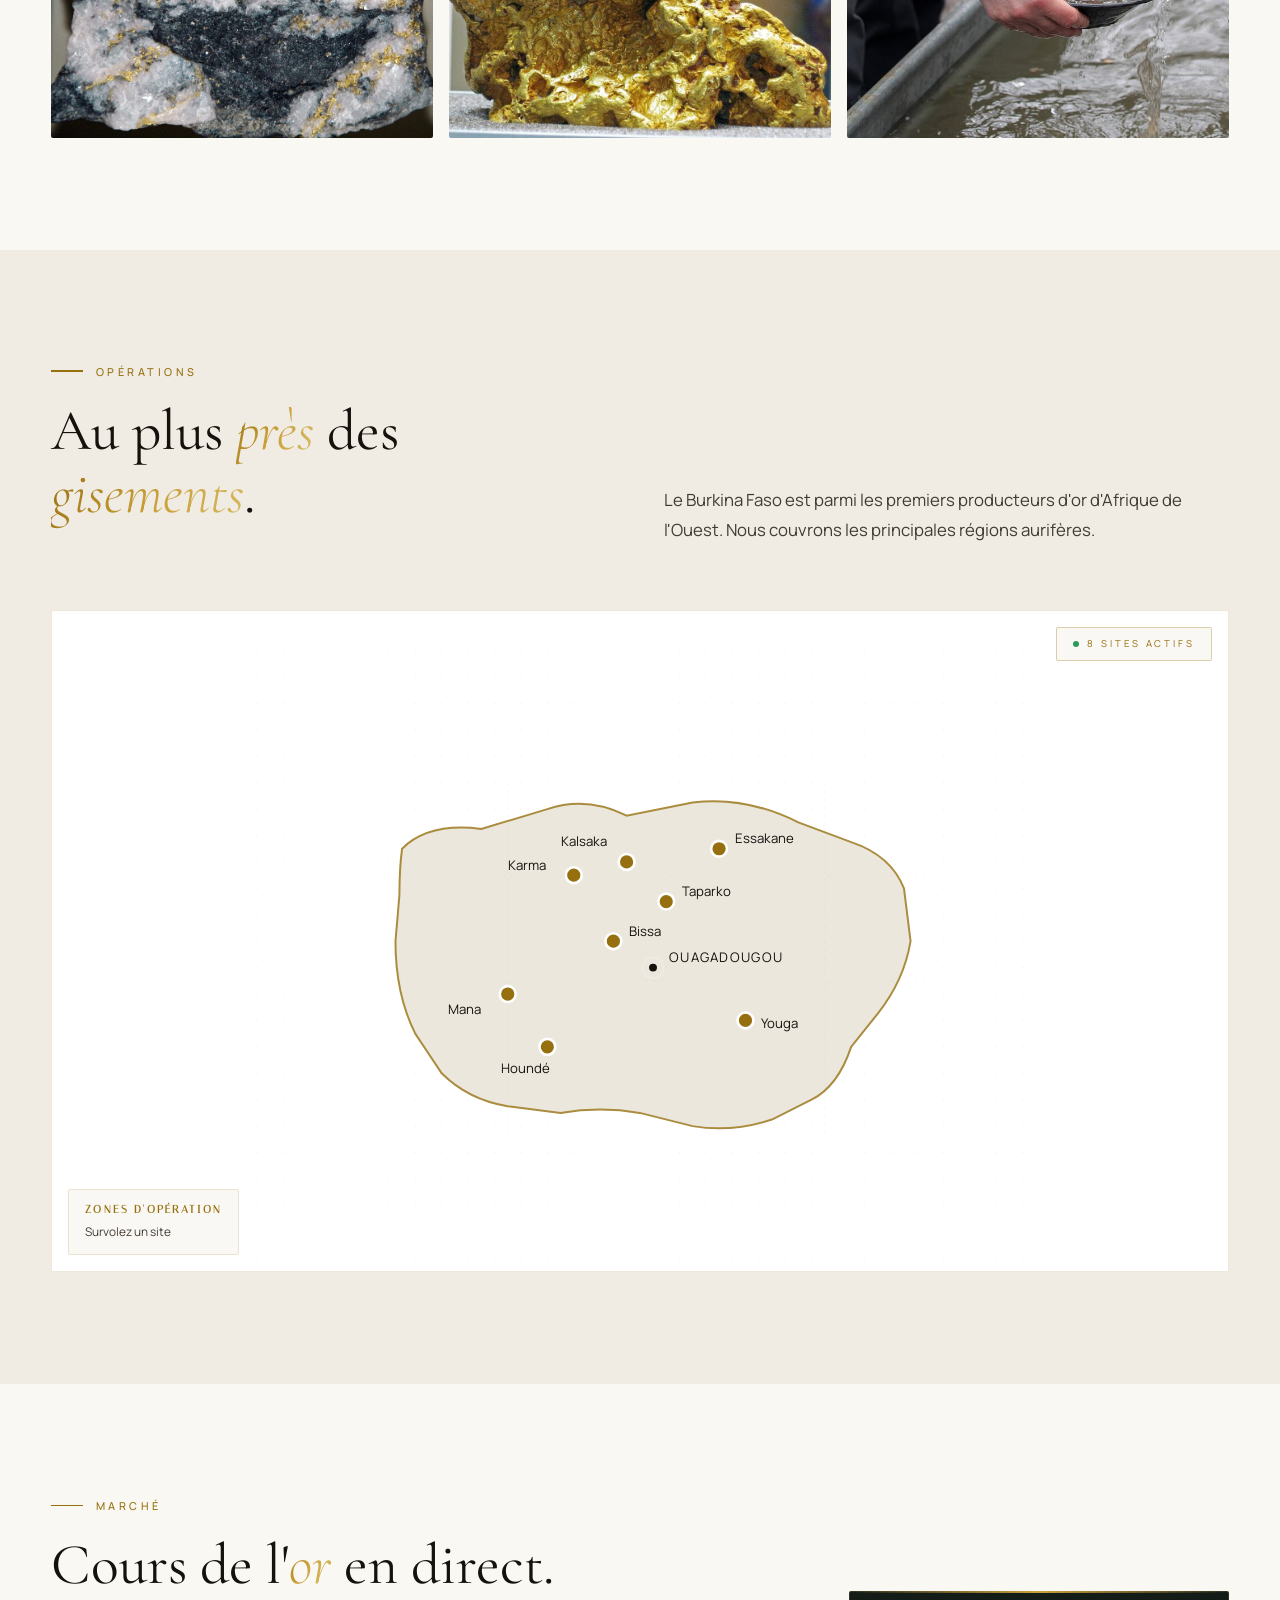
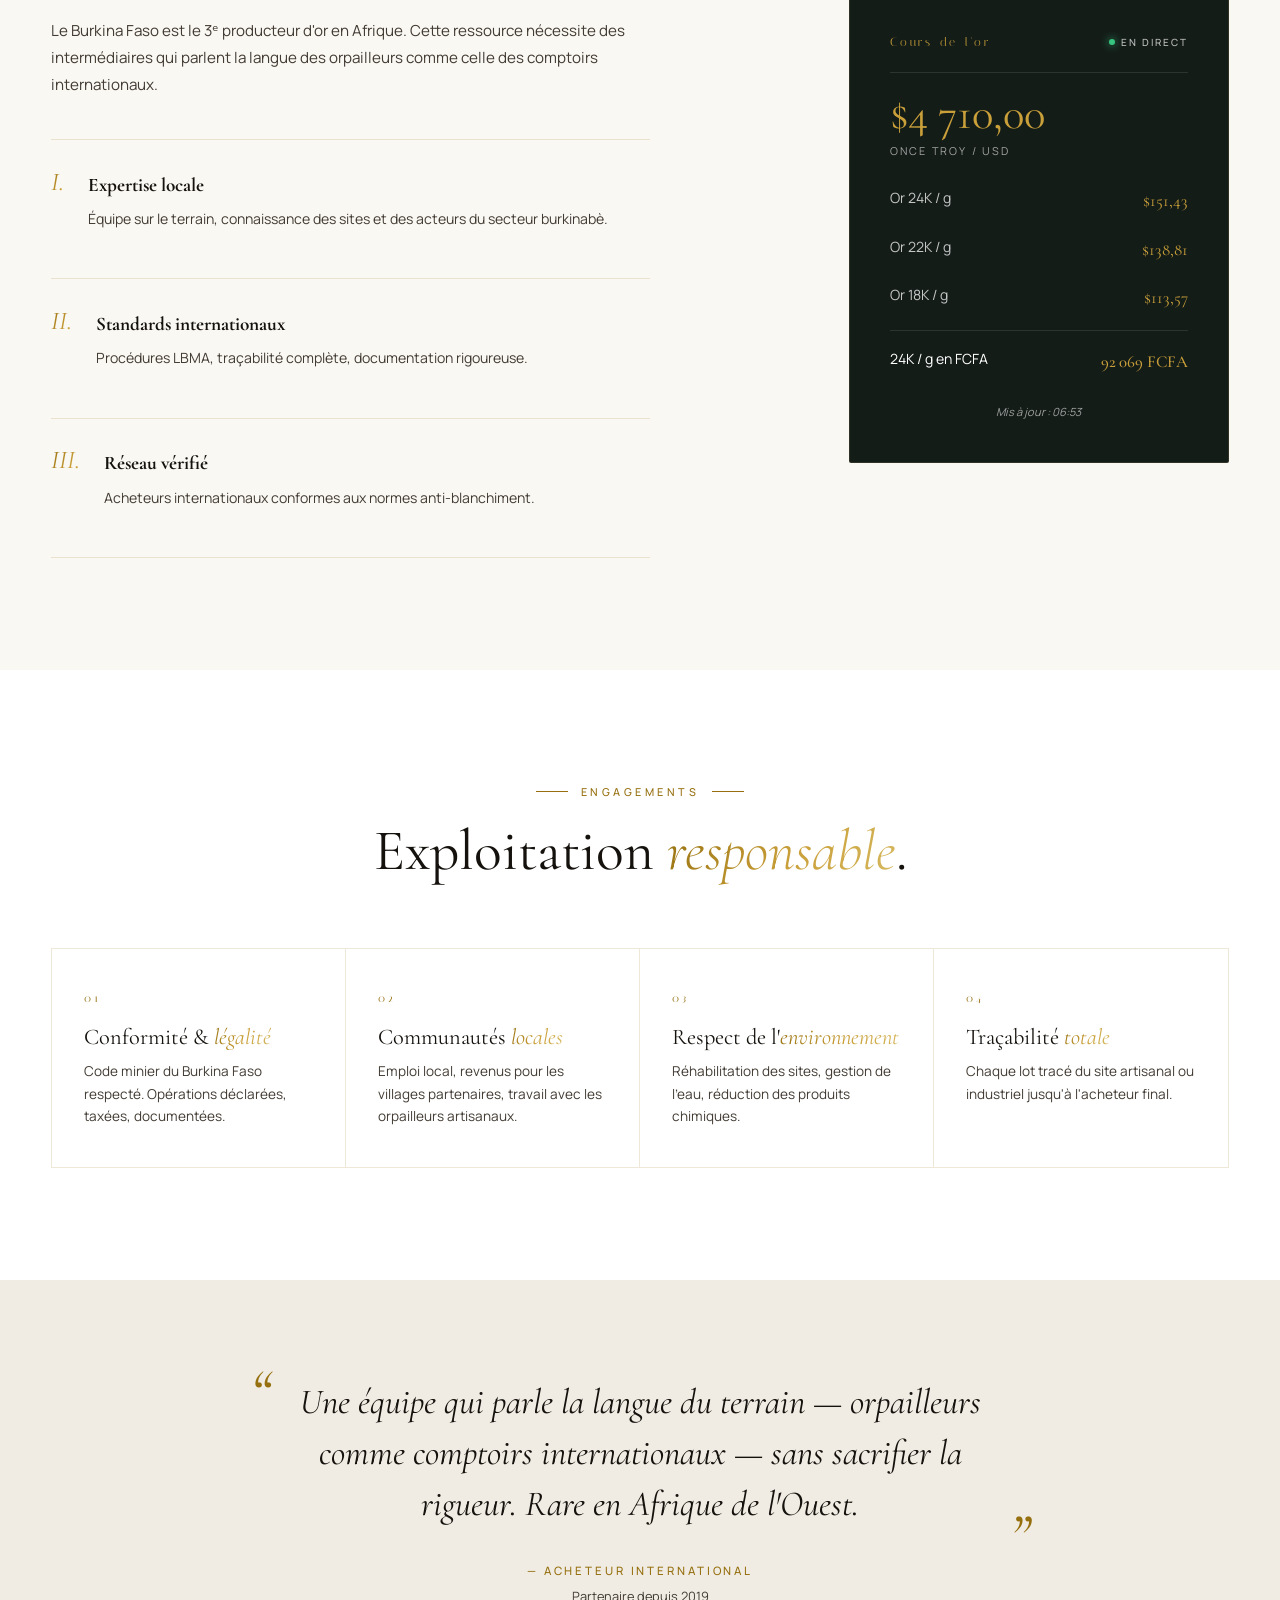
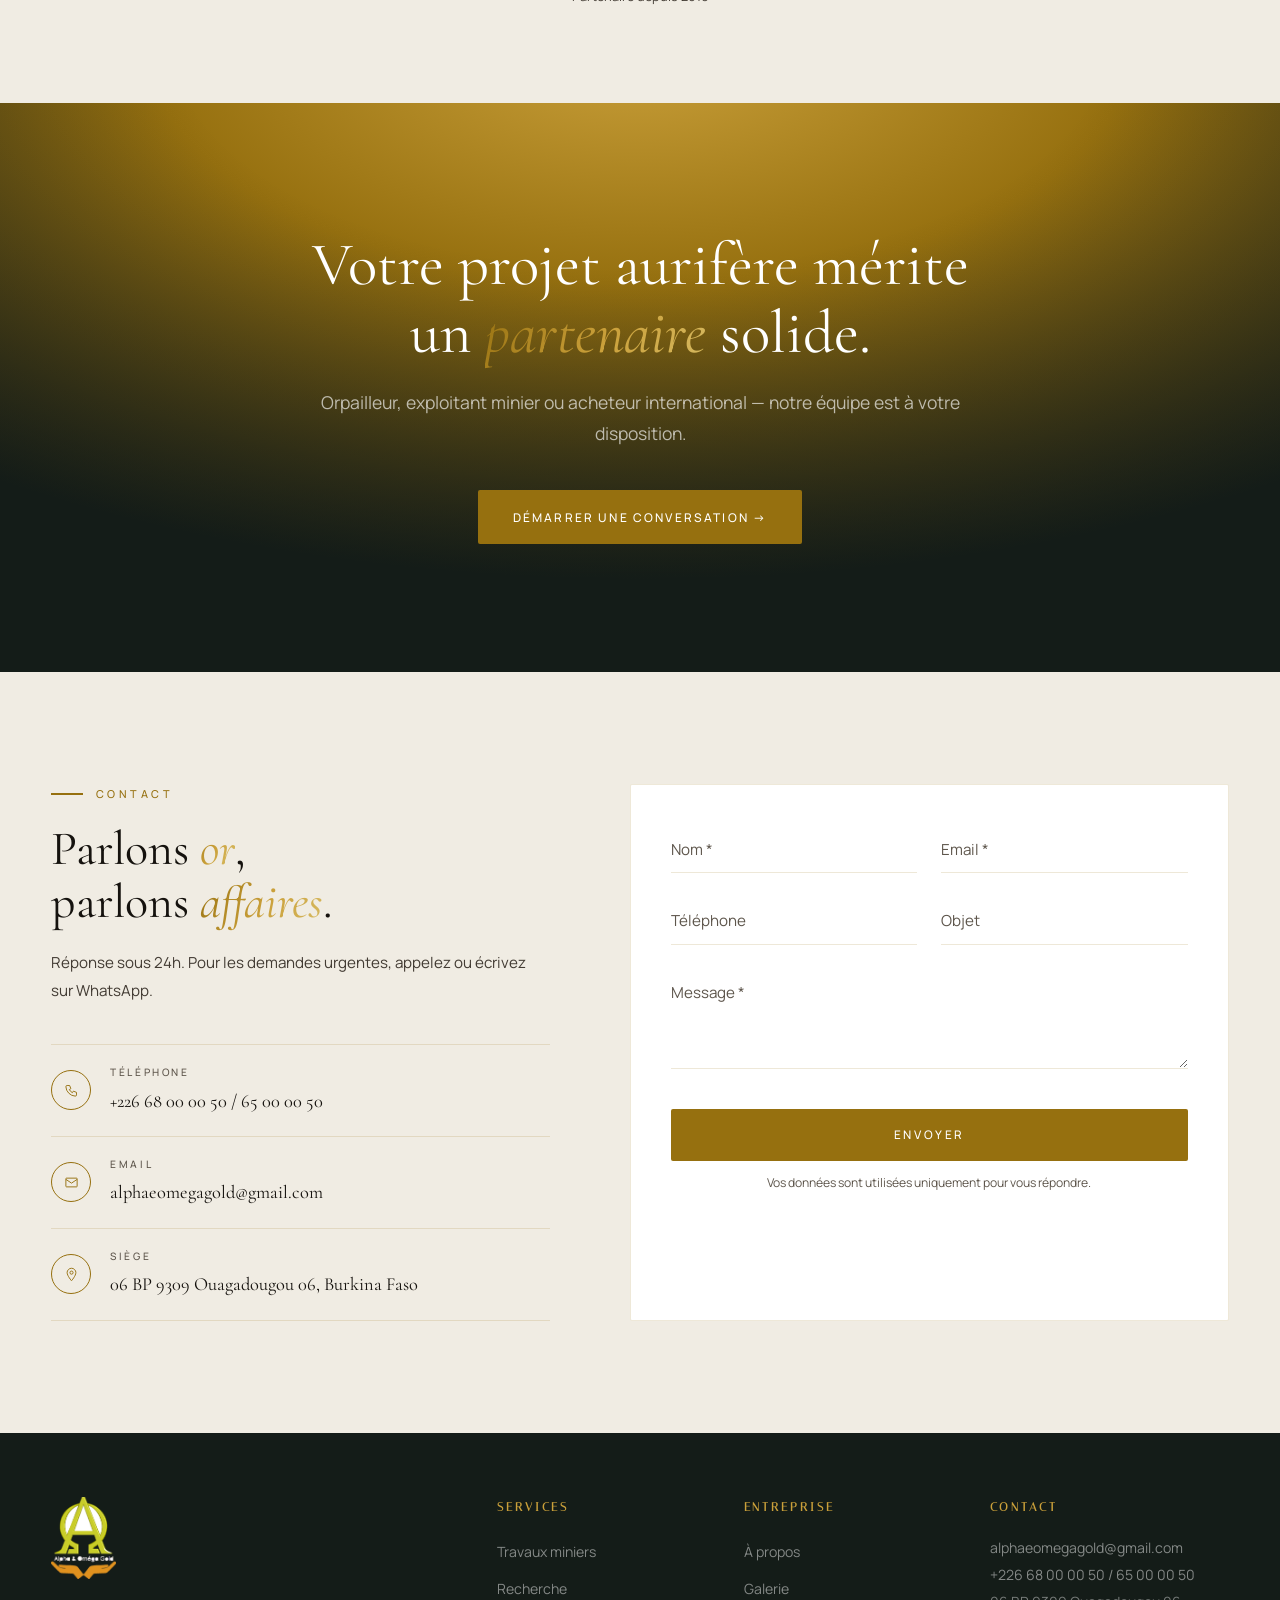
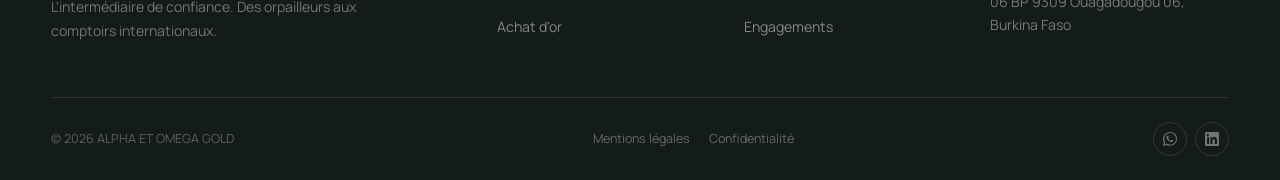
==== commit b10397b6: "v9.9 — Fix galerie (3 images invisibles) + favicon logo officiel complet - rv-stagger ne révélait qu" ====
--- a/index.html
+++ b/index.html
@@ -57,8 +57,10 @@
   ]
 }
 </script>
-<link rel="icon" type="image/png" href="assets/favicon.png">
-<link rel="apple-touch-icon" href="assets/favicon.png">
+<link rel="icon" href="assets/favicon.ico" sizes="any">
+<link rel="icon" type="image/png" sizes="32x32" href="assets/favicon-32.png">
+<link rel="icon" type="image/png" sizes="16x16" href="assets/favicon-16.png">
+<link rel="apple-touch-icon" href="assets/apple-touch-icon.png">
 <link rel="preconnect" href="https://fonts.googleapis.com"><link rel="preconnect" href="https://fonts.gstatic.com" crossorigin>
 <link href="https://fonts.googleapis.com/css2?family=Cormorant+Garamond:ital,wght@0,300;0,400;0,500;1,400;1,500&family=Italiana&family=Manrope:wght@300;400;500&display=swap" rel="stylesheet">
 <style>
@@ -110,6 +112,8 @@
 .rv-stagger.in > *:nth-child(3){transition-delay:.25s;opacity:1;transform:translateY(0)}
 .rv-stagger.in > *:nth-child(4){transition-delay:.35s;opacity:1;transform:translateY(0)}
 .rv-stagger.in > *:nth-child(5){transition-delay:.45s;opacity:1;transform:translateY(0)}
+.rv-stagger.in > *{opacity:1;transform:translateY(0)}
+.rv-stagger.in > *:nth-child(6){transition-delay:.55s}.rv-stagger.in > *:nth-child(7){transition-delay:.65s}.rv-stagger.in > *:nth-child(8){transition-delay:.75s}
 
 /* Hero parallax */
 .parallax-bg{will-change:transform}
@@ -614,7 +618,7 @@
     </div>
     <div class="ft-bottom">
       <div>© <span id="yr">2026</span> ALPHA ET OMEGA GOLD</div>
-      <div class="ft-legal"><a href="#">Mentions légales</a><a href="#">Confidentialité</a></div>
+      <div class="ft-legal"><a href="/mentions-legales.html">Mentions légales</a><a href="/confidentialite.html">Confidentialité</a></div>
       <div class="ft-social">
         <a href="#" aria-label="WhatsApp"><svg width="14" height="14" viewBox="0 0 24 24" fill="currentColor"><path d="M17.5 14.4c-.3-.2-1.8-.9-2.1-1-.3-.1-.5-.2-.7.2-.2.3-.8 1-1 1.2-.2.2-.4.2-.7.1-.3-.2-1.3-.5-2.4-1.5-.9-.8-1.5-1.8-1.7-2.1-.2-.3 0-.5.1-.6l.5-.5c.2-.2.2-.3.3-.5.1-.2 0-.4 0-.5-.1-.2-.7-1.6-.9-2.2-.2-.6-.5-.5-.7-.5h-.6c-.2 0-.5.1-.8.4-.3.3-1 1-1 2.4s1 2.8 1.2 3c.2.2 2 3.1 4.9 4.3.7.3 1.2.5 1.6.6.7.2 1.3.2 1.8.1.5-.1 1.8-.7 2-1.4.2-.7.2-1.3.2-1.4-.1-.2-.3-.3-.6-.4zm-5.5 7.3c-1.8 0-3.5-.5-5-1.4l-.4-.2-3.7 1 1-3.6-.2-.4c-1-1.6-1.5-3.4-1.5-5.2 0-5.5 4.5-10 10-10 2.7 0 5.2 1 7.1 2.9 1.9 1.9 2.9 4.4 2.9 7.1 0 5.4-4.5 9.8-9.9 9.8zM20.5 3.5C18.2 1.2 15.2 0 12 0 5.4 0 .1 5.4.1 12c0 2.1.5 4.1 1.6 5.9L0 24l6.3-1.7c1.7.9 3.7 1.4 5.7 1.4 6.6 0 11.9-5.4 11.9-12 0-3.2-1.2-6.2-3.5-8.5z"/></svg></a>
         <a href="#" aria-label="LinkedIn"><svg width="14" height="14" viewBox="0 0 24 24" fill="currentColor"><path d="M20.4 20.5h-3.6v-5.6c0-1.3 0-3-1.8-3s-2.1 1.4-2.1 2.9v5.7H9.4V9h3.4v1.6h.1c.5-.9 1.6-1.9 3.4-1.9 3.6 0 4.3 2.4 4.3 5.5v6.3zM5.3 7.4a2.1 2.1 0 110-4.1 2.1 2.1 0 010 4.1zM7.1 20.5H3.6V9h3.5v11.5zM22.2 0H1.8C.8 0 0 .8 0 1.7v20.5c0 1 .8 1.7 1.8 1.7h20.5c1 0 1.8-.8 1.8-1.7V1.7C24 .8 23.2 0 22.2 0z"/></svg></a>
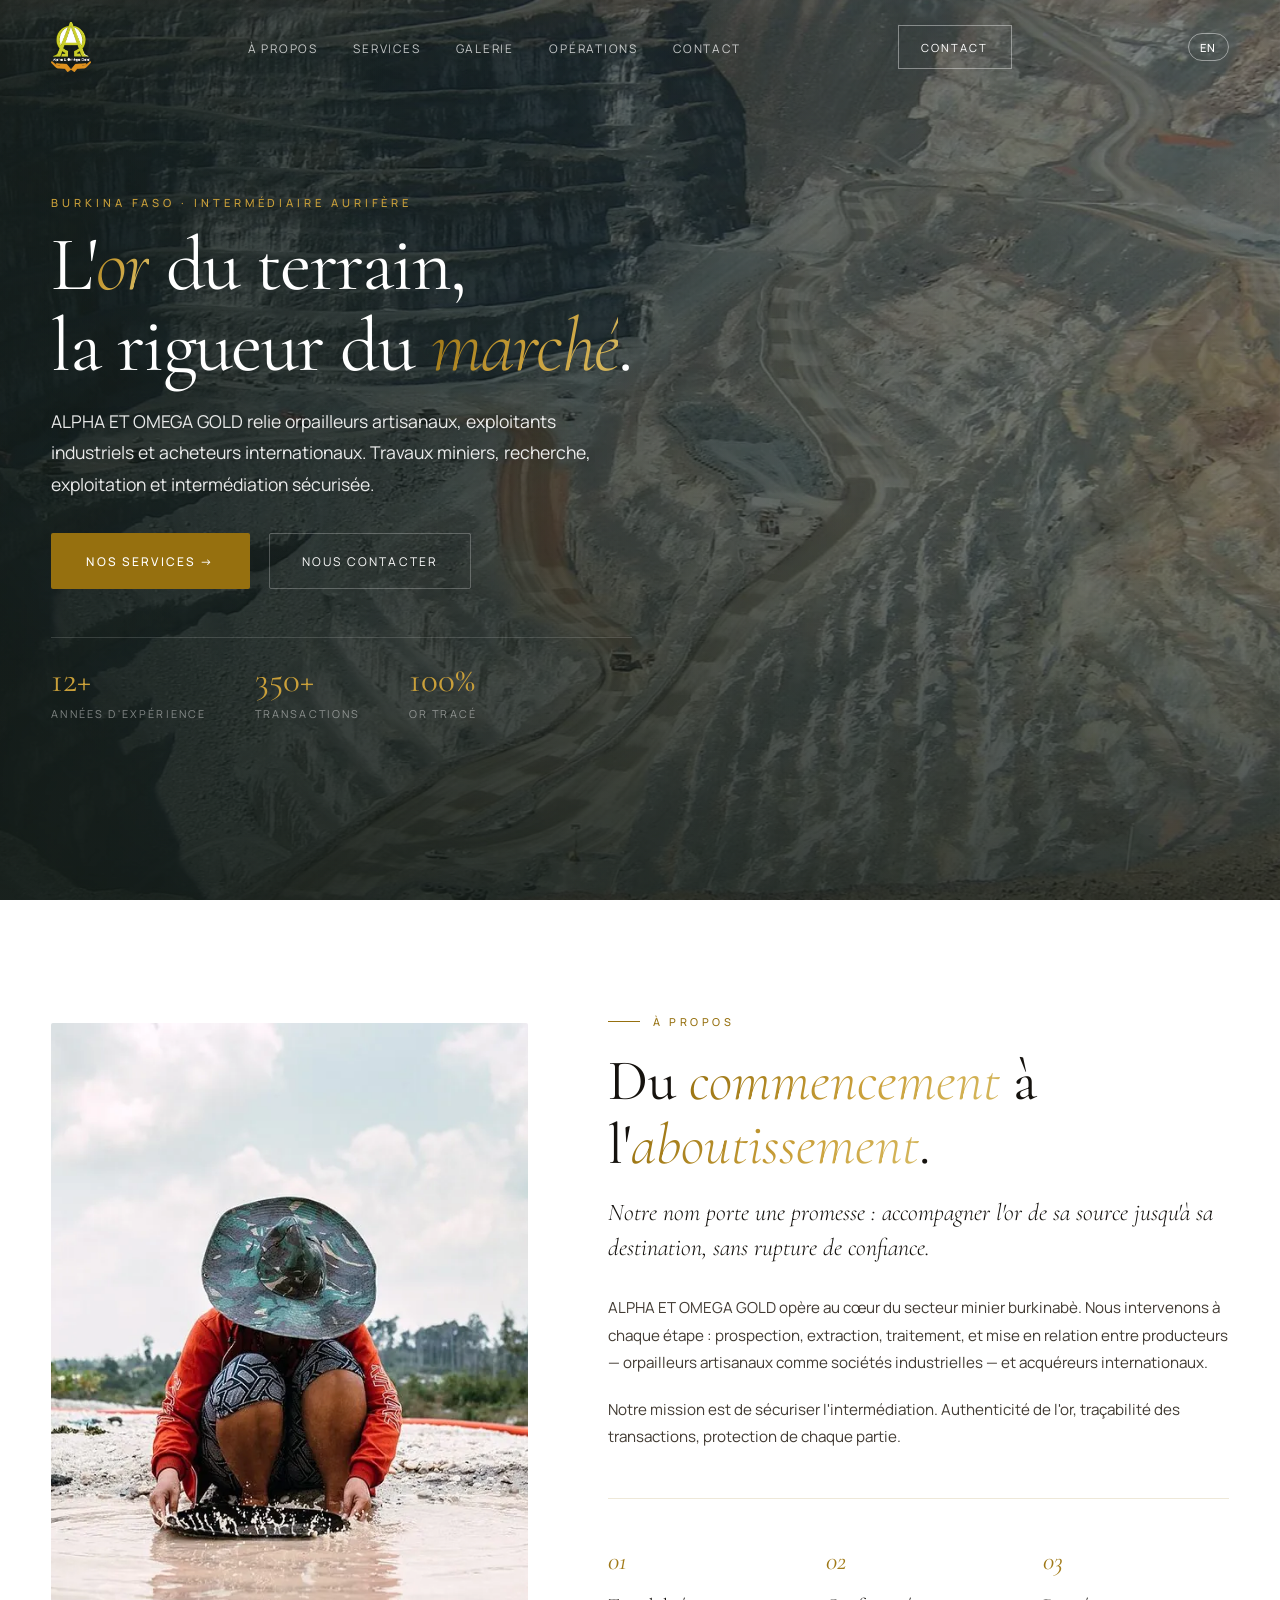
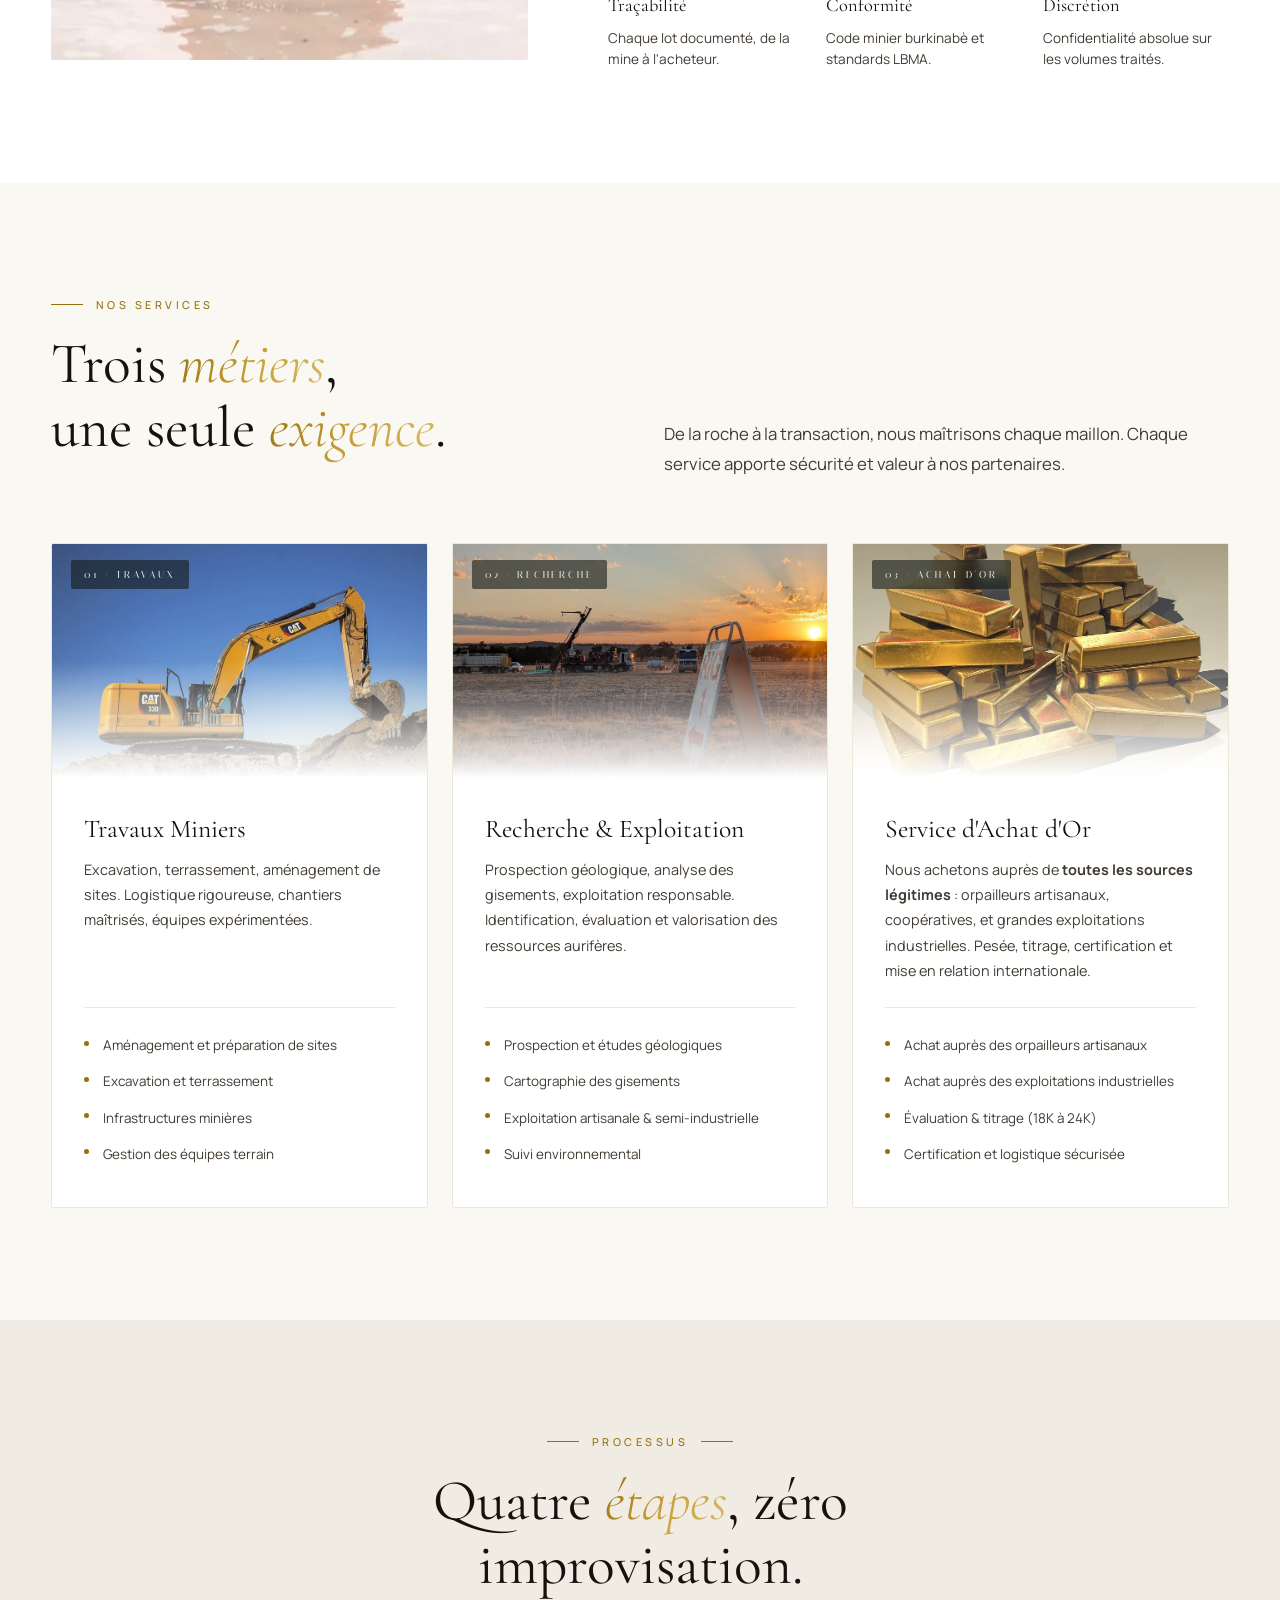
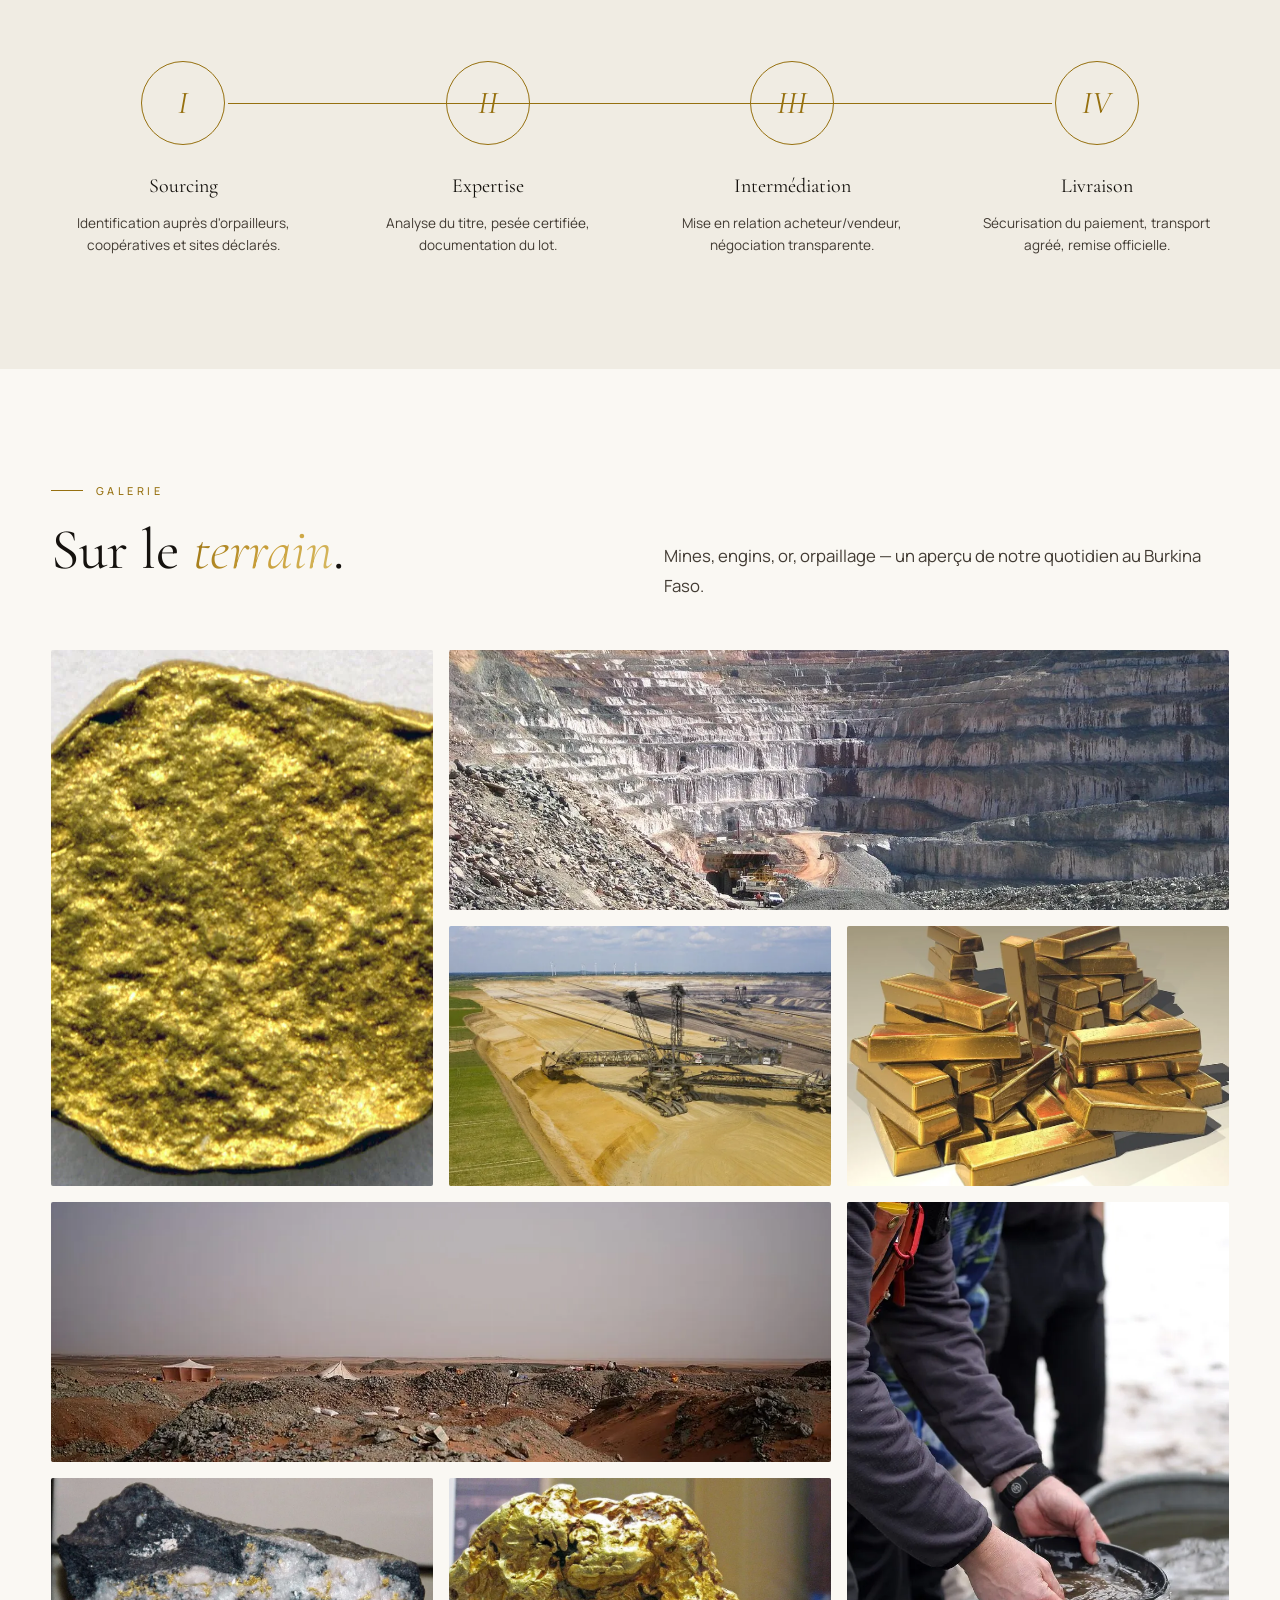
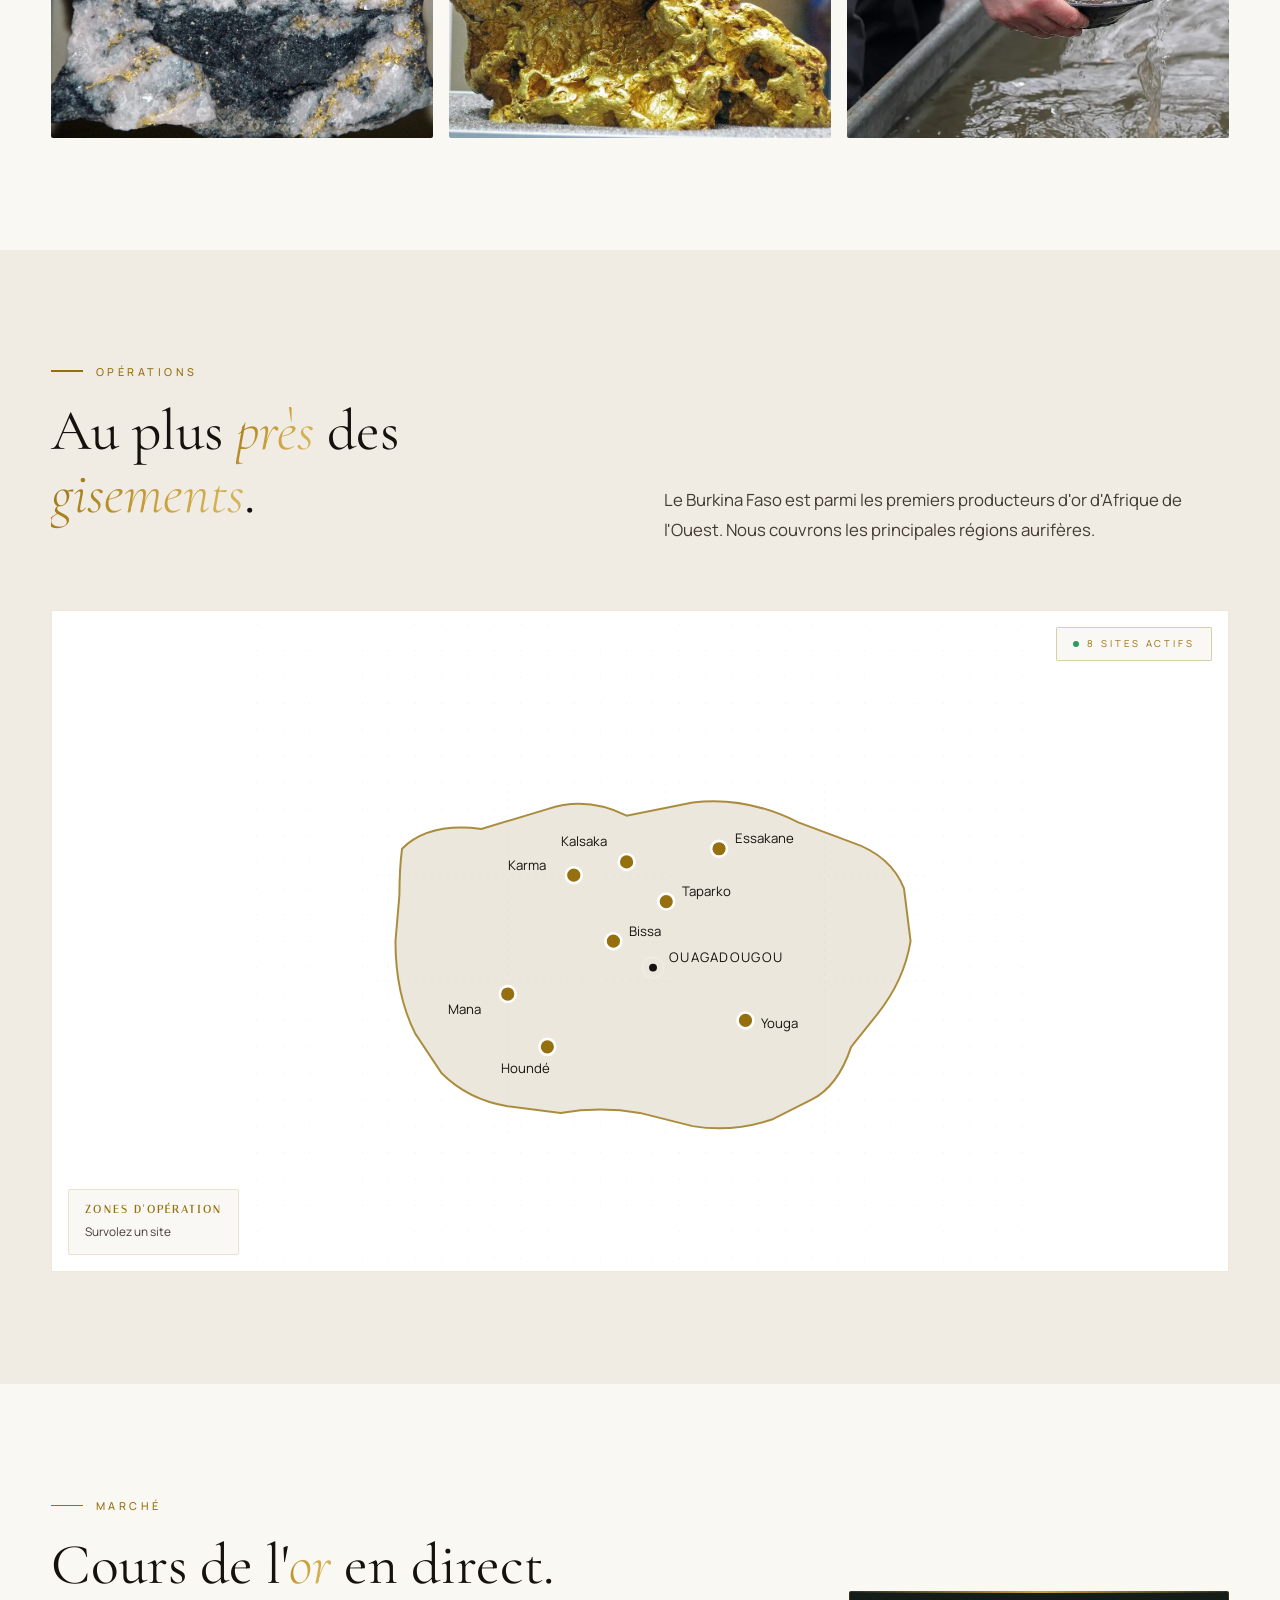
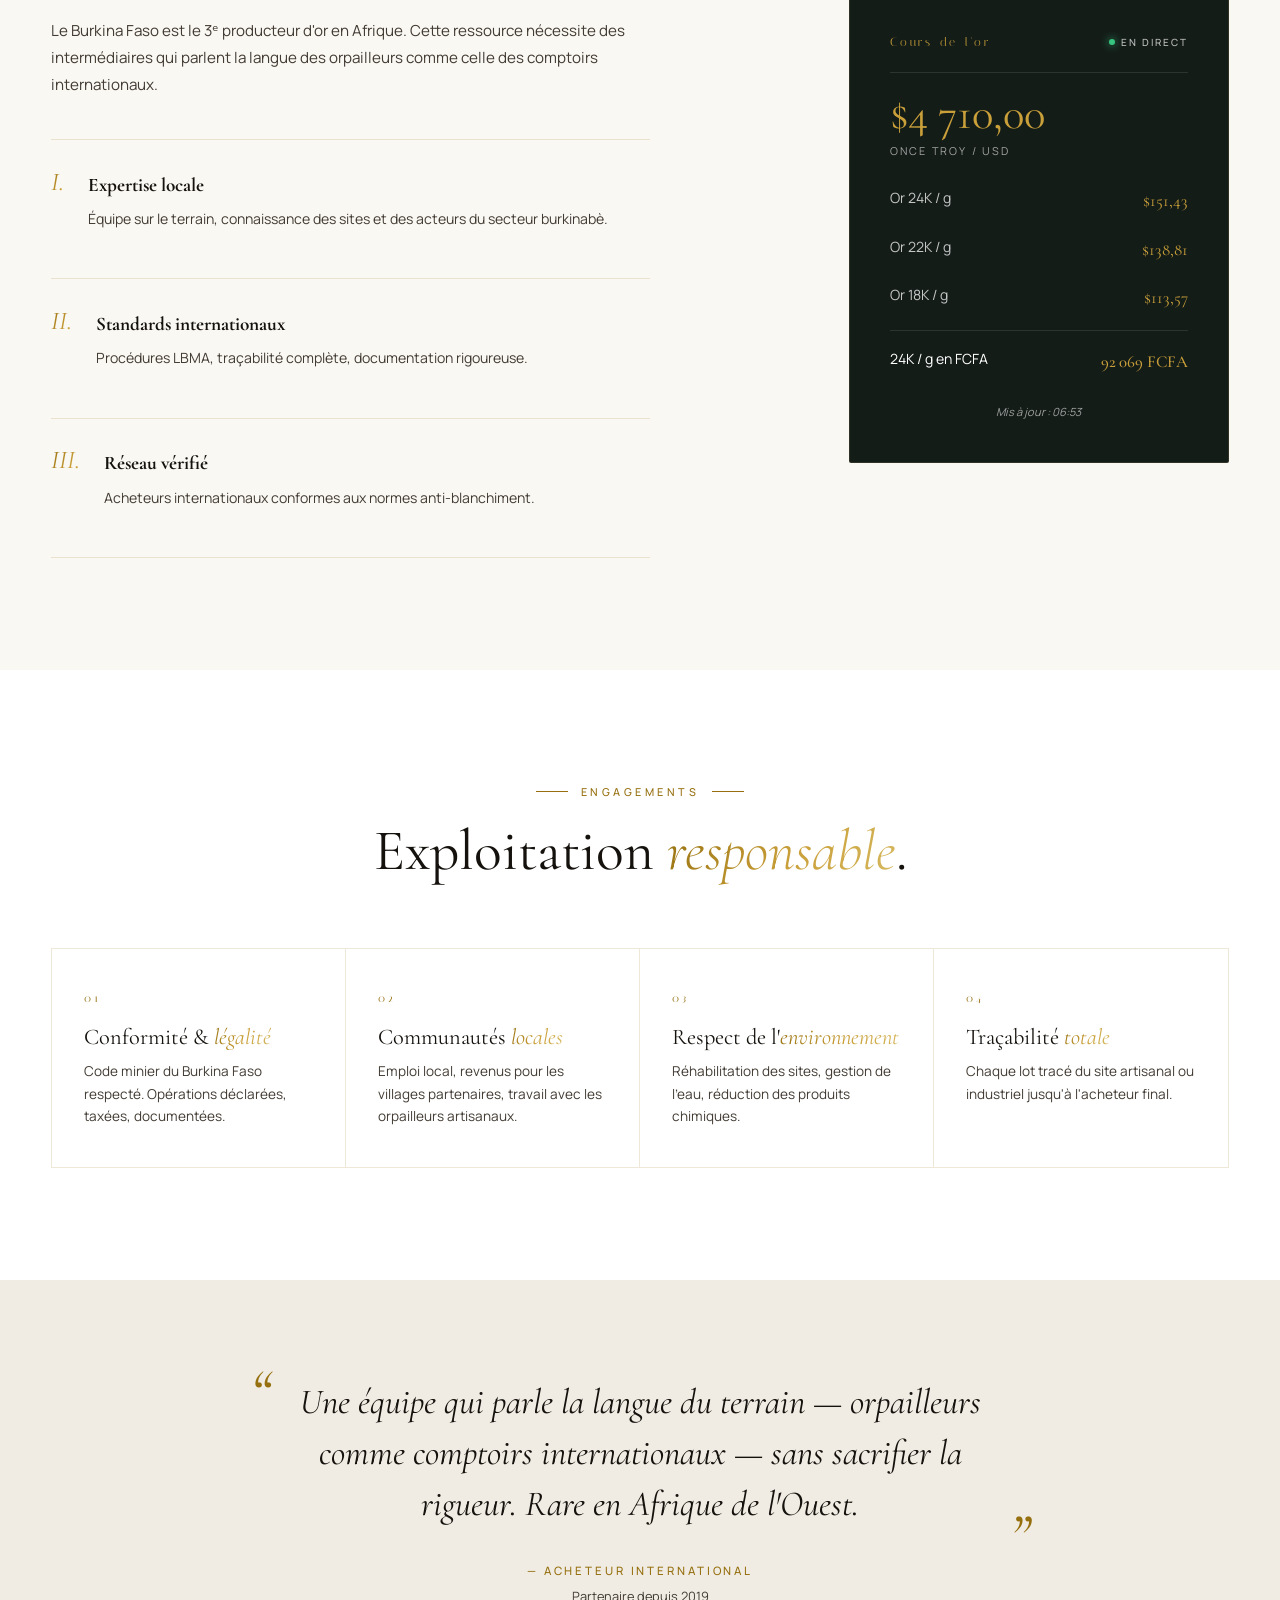
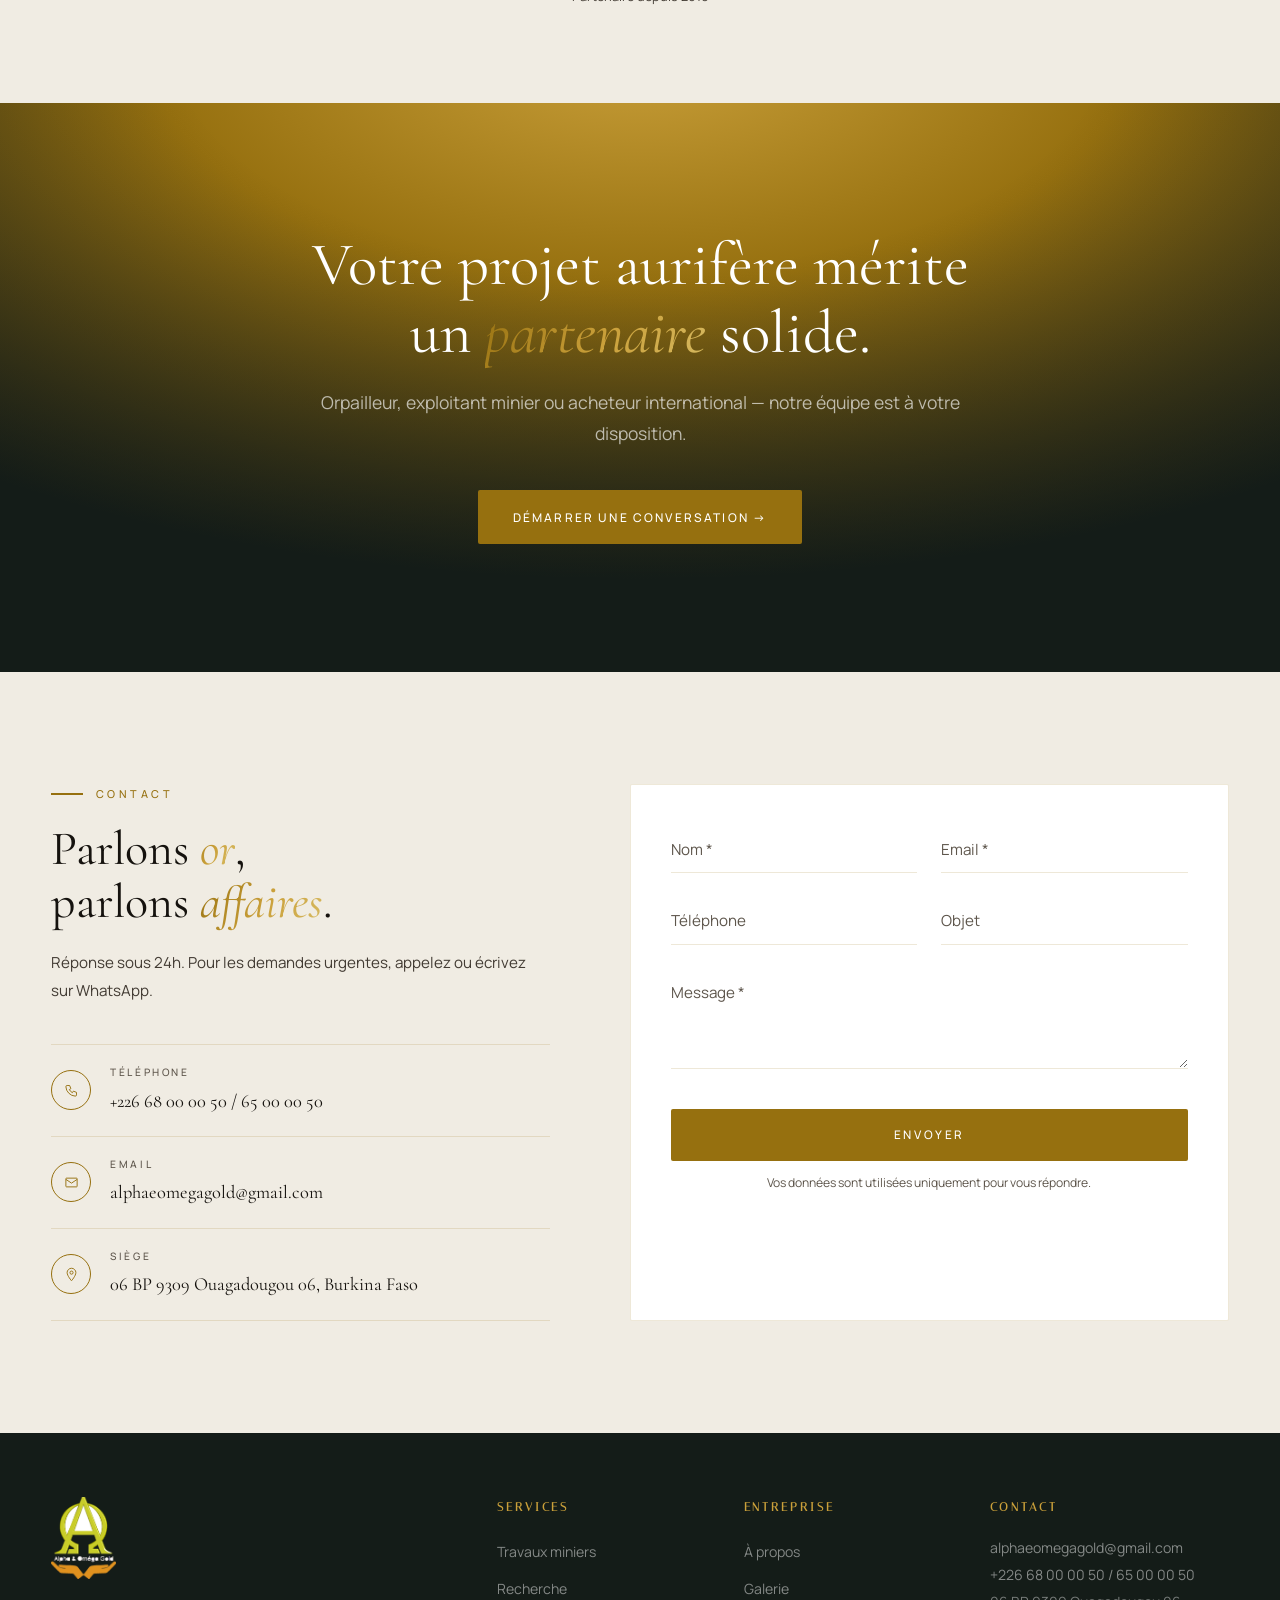
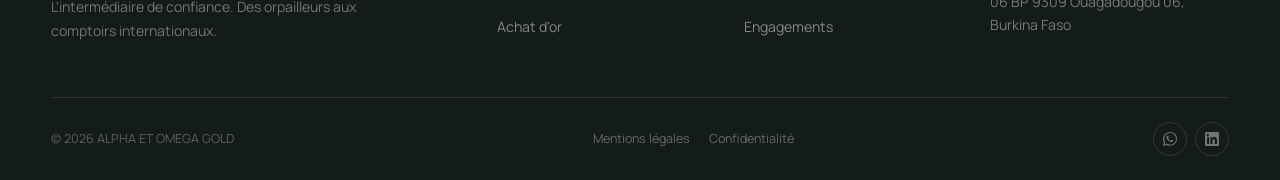
==== commit 3a2ada05: "v10.0 — Performance : WebP, preload LCP, Analytics - Toutes les images de contenu servies en WebP vi" ====
--- a/index.html
+++ b/index.html
@@ -61,6 +61,7 @@
 <link rel="icon" type="image/png" sizes="32x32" href="assets/favicon-32.png">
 <link rel="icon" type="image/png" sizes="16x16" href="assets/favicon-16.png">
 <link rel="apple-touch-icon" href="assets/apple-touch-icon.png">
+<link rel="preload" as="image" href="assets/img/hero.webp" type="image/webp" fetchpriority="high">
 <link rel="preconnect" href="https://fonts.googleapis.com"><link rel="preconnect" href="https://fonts.gstatic.com" crossorigin>
 <link href="https://fonts.googleapis.com/css2?family=Cormorant+Garamond:ital,wght@0,300;0,400;0,500;1,400;1,500&family=Italiana&family=Manrope:wght@300;400;500&display=swap" rel="stylesheet">
 <style>
@@ -211,7 +212,7 @@
 
 /* HERO — reste sombre (photo) */
 .hero{position:relative;min-height:100vh;display:flex;align-items:center;justify-content:flex-start;padding:6rem 4% 5rem;overflow:hidden}
-.hero-img{position:absolute;left:0;right:0;top:-22%;height:144%;background:center/cover no-repeat}
+.hero-img{position:absolute;left:0;right:0;top:-22%;height:144%;background-position:center;background-size:cover;background-repeat:no-repeat;background-image:url(assets/img/hero.jpg);background-image:-webkit-image-set(url(assets/img/hero.webp) type("image/webp"),url(assets/img/hero.jpg) type("image/jpeg"));background-image:image-set(url(assets/img/hero.webp) type("image/webp"),url(assets/img/hero.jpg) type("image/jpeg"))}
 .hero-img::before{content:'';position:absolute;inset:0;background:inherit;animation:kenburns 26s ease-in-out infinite alternate;will-change:transform}
 @keyframes kenburns{from{transform:scale(1.03)}to{transform:scale(1.14)}}
 .hero-img::after{content:'';position:absolute;inset:0;background:linear-gradient(to top,rgba(20,28,24,.92) 0%,rgba(20,28,24,.55) 45%,rgba(20,28,24,.5) 100%),linear-gradient(to right,rgba(20,28,24,.72) 0%,rgba(20,28,24,.3) 50%,rgba(20,28,24,0) 100%)}
@@ -339,7 +340,7 @@
 
 <!-- HERO — vraie photo de mine à ciel ouvert -->
 <section class="hero" id="hero">
-  <div class="hero-img parallax-bg" style="background-image:url('assets/img/hero.jpg')"></div>
+  <div class="hero-img parallax-bg"></div>
   <div class="hero-inner">
     <p class="hero-tag">Burkina Faso · Intermédiaire aurifère</p>
     <h1>L'<em>or</em> du terrain,<br>la rigueur du <em>marché</em>.</h1>
@@ -361,7 +362,7 @@
   <div class="wrap">
     <div class="about-grid">
       <div class="about-photo rv-right">
-        <img src="assets/img/about.jpg" alt="Orpailleuse récupérant l'or à la batée" loading="lazy">
+        <picture><source type="image/webp" srcset="assets/img/about.webp"><img src="assets/img/about.jpg" alt="Orpailleuse récupérant l'or à la batée" loading="lazy" decoding="async"></picture>
       </div>
       <div class="about-text rv-left">
         <div class="sec-label">À propos</div>
@@ -392,7 +393,7 @@
       <article class="svc">
         <div class="svc-img">
           <span class="svc-num">01 · Travaux</span>
-          <img src="assets/img/svc-works.jpg" alt="Excavatrice Caterpillar sur chantier minier" loading="lazy">
+          <picture><source type="image/webp" srcset="assets/img/svc-works.webp"><img src="assets/img/svc-works.jpg" alt="Excavatrice Caterpillar sur chantier minier" loading="lazy" decoding="async"></picture>
         </div>
         <div class="svc-body">
           <h3>Travaux Miniers</h3>
@@ -410,7 +411,7 @@
       <article class="svc">
         <div class="svc-img">
           <span class="svc-num">02 · Recherche</span>
-          <img src="assets/img/svc-research.jpg" alt="Foreuse d'exploration sur site géologique" loading="lazy">
+          <picture><source type="image/webp" srcset="assets/img/svc-research.webp"><img src="assets/img/svc-research.jpg" alt="Foreuse d'exploration sur site géologique" loading="lazy" decoding="async"></picture>
         </div>
         <div class="svc-body">
           <h3>Recherche &amp; Exploitation</h3>
@@ -428,7 +429,7 @@
       <article class="svc">
         <div class="svc-img">
           <span class="svc-num">03 · Achat d'or</span>
-          <img src="assets/img/svc-buy.jpg" alt="Lingots d'or — achat et certification" loading="lazy">
+          <picture><source type="image/webp" srcset="assets/img/svc-buy.webp"><img src="assets/img/svc-buy.jpg" alt="Lingots d'or — achat et certification" loading="lazy" decoding="async"></picture>
         </div>
         <div class="svc-body">
           <h3>Service d'Achat d'Or</h3>
@@ -467,14 +468,14 @@
       <p class="sec-lead rv">Mines, engins, or, orpaillage — un aperçu de notre quotidien au Burkina Faso.</p>
     </div>
     <div class="gal-grid rv-stagger">
-      <div class="gal-item tall"><img src="assets/img/gal-nugget.jpg" alt="Pépite d'or brut" loading="lazy"><div class="gal-cap"><small>Or</small><h4>Pépites brutes</h4></div></div>
-      <div class="gal-item wide"><img src="assets/img/gal-pit.jpg" alt="Mine d'or à ciel ouvert" loading="lazy"><div class="gal-cap"><small>Exploitation</small><h4>Site minier actif</h4></div></div>
-      <div class="gal-item"><img src="assets/img/gal-machinery.jpg" alt="Excavatrice à roue-pelle en surface" loading="lazy"><div class="gal-cap"><small>Engins</small><h4>Machinerie lourde</h4></div></div>
-      <div class="gal-item"><img src="assets/img/svc-buy.jpg" alt="Lingots d'or empilés" loading="lazy"><div class="gal-cap"><small>Achat</small><h4>Or certifié</h4></div></div>
-      <div class="gal-item wide"><img src="assets/img/gal-chegga.jpg" alt="Site d'orpaillage artisanal au Sahel" loading="lazy"><div class="gal-cap"><small>Travaux</small><h4>Chantier minier</h4></div></div>
-      <div class="gal-item tall"><img src="assets/img/gal-panning2.jpg" alt="Orpaillage à la batée, mains" loading="lazy"><div class="gal-cap"><small>Orpaillage</small><h4>À la batée</h4></div></div>
-      <div class="gal-item"><img src="assets/img/gal-ore.jpg" alt="Veine d'or dans le quartz" loading="lazy"><div class="gal-cap"><small>Minerai</small><h4>Or natif</h4></div></div>
-      <div class="gal-item"><img src="assets/img/gal-nugget2.jpg" alt="Pépite d'or d'exception" loading="lazy"><div class="gal-cap"><small>Or</small><h4>Pépite d'exception</h4></div></div>
+      <div class="gal-item tall"><picture><source type="image/webp" srcset="assets/img/gal-nugget.webp"><img src="assets/img/gal-nugget.jpg" alt="Pépite d'or brut" loading="lazy" decoding="async"></picture><div class="gal-cap"><small>Or</small><h4>Pépites brutes</h4></div></div>
+      <div class="gal-item wide"><picture><source type="image/webp" srcset="assets/img/gal-pit.webp"><img src="assets/img/gal-pit.jpg" alt="Mine d'or à ciel ouvert" loading="lazy" decoding="async"></picture><div class="gal-cap"><small>Exploitation</small><h4>Site minier actif</h4></div></div>
+      <div class="gal-item"><picture><source type="image/webp" srcset="assets/img/gal-machinery.webp"><img src="assets/img/gal-machinery.jpg" alt="Excavatrice à roue-pelle en surface" loading="lazy" decoding="async"></picture><div class="gal-cap"><small>Engins</small><h4>Machinerie lourde</h4></div></div>
+      <div class="gal-item"><picture><source type="image/webp" srcset="assets/img/svc-buy.webp"><img src="assets/img/svc-buy.jpg" alt="Lingots d'or empilés" loading="lazy" decoding="async"></picture><div class="gal-cap"><small>Achat</small><h4>Or certifié</h4></div></div>
+      <div class="gal-item wide"><picture><source type="image/webp" srcset="assets/img/gal-chegga.webp"><img src="assets/img/gal-chegga.jpg" alt="Site d'orpaillage artisanal au Sahel" loading="lazy" decoding="async"></picture><div class="gal-cap"><small>Travaux</small><h4>Chantier minier</h4></div></div>
+      <div class="gal-item tall"><picture><source type="image/webp" srcset="assets/img/gal-panning2.webp"><img src="assets/img/gal-panning2.jpg" alt="Orpaillage à la batée, mains" loading="lazy" decoding="async"></picture><div class="gal-cap"><small>Orpaillage</small><h4>À la batée</h4></div></div>
+      <div class="gal-item"><picture><source type="image/webp" srcset="assets/img/gal-ore.webp"><img src="assets/img/gal-ore.jpg" alt="Veine d'or dans le quartz" loading="lazy" decoding="async"></picture><div class="gal-cap"><small>Minerai</small><h4>Or natif</h4></div></div>
+      <div class="gal-item"><picture><source type="image/webp" srcset="assets/img/gal-nugget2.webp"><img src="assets/img/gal-nugget2.jpg" alt="Pépite d'or d'exception" loading="lazy" decoding="async"></picture><div class="gal-cap"><small>Or</small><h4>Pépite d'exception</h4></div></div>
     </div>
   </div>
 </section>
@@ -999,5 +1000,7 @@
 
 </script>
 <script>document.getElementById('yr').textContent=new Date().getFullYear()</script>
+<!-- Vercel Web Analytics (activer "Analytics" dans le tableau de bord Vercel) -->
+<script defer src="/_vercel/insights/script.js"></script>
 </body>
 </html>
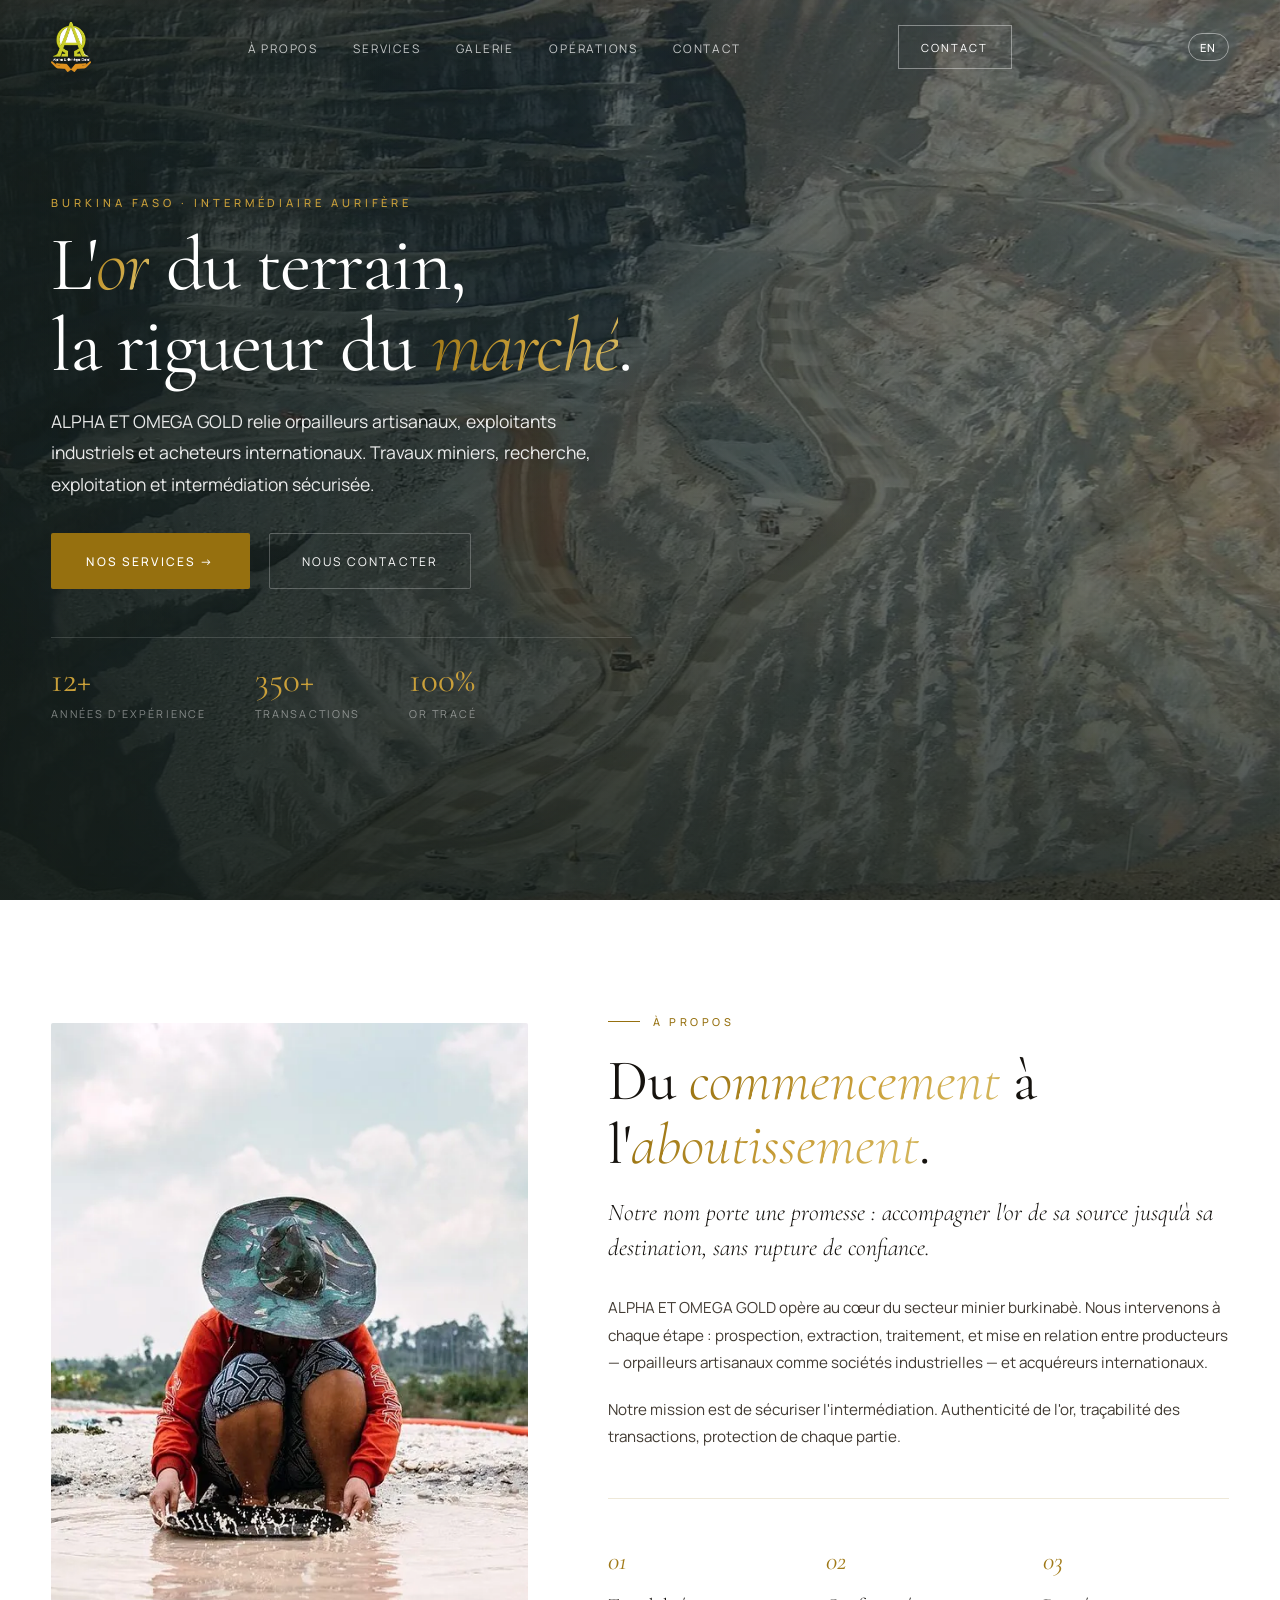
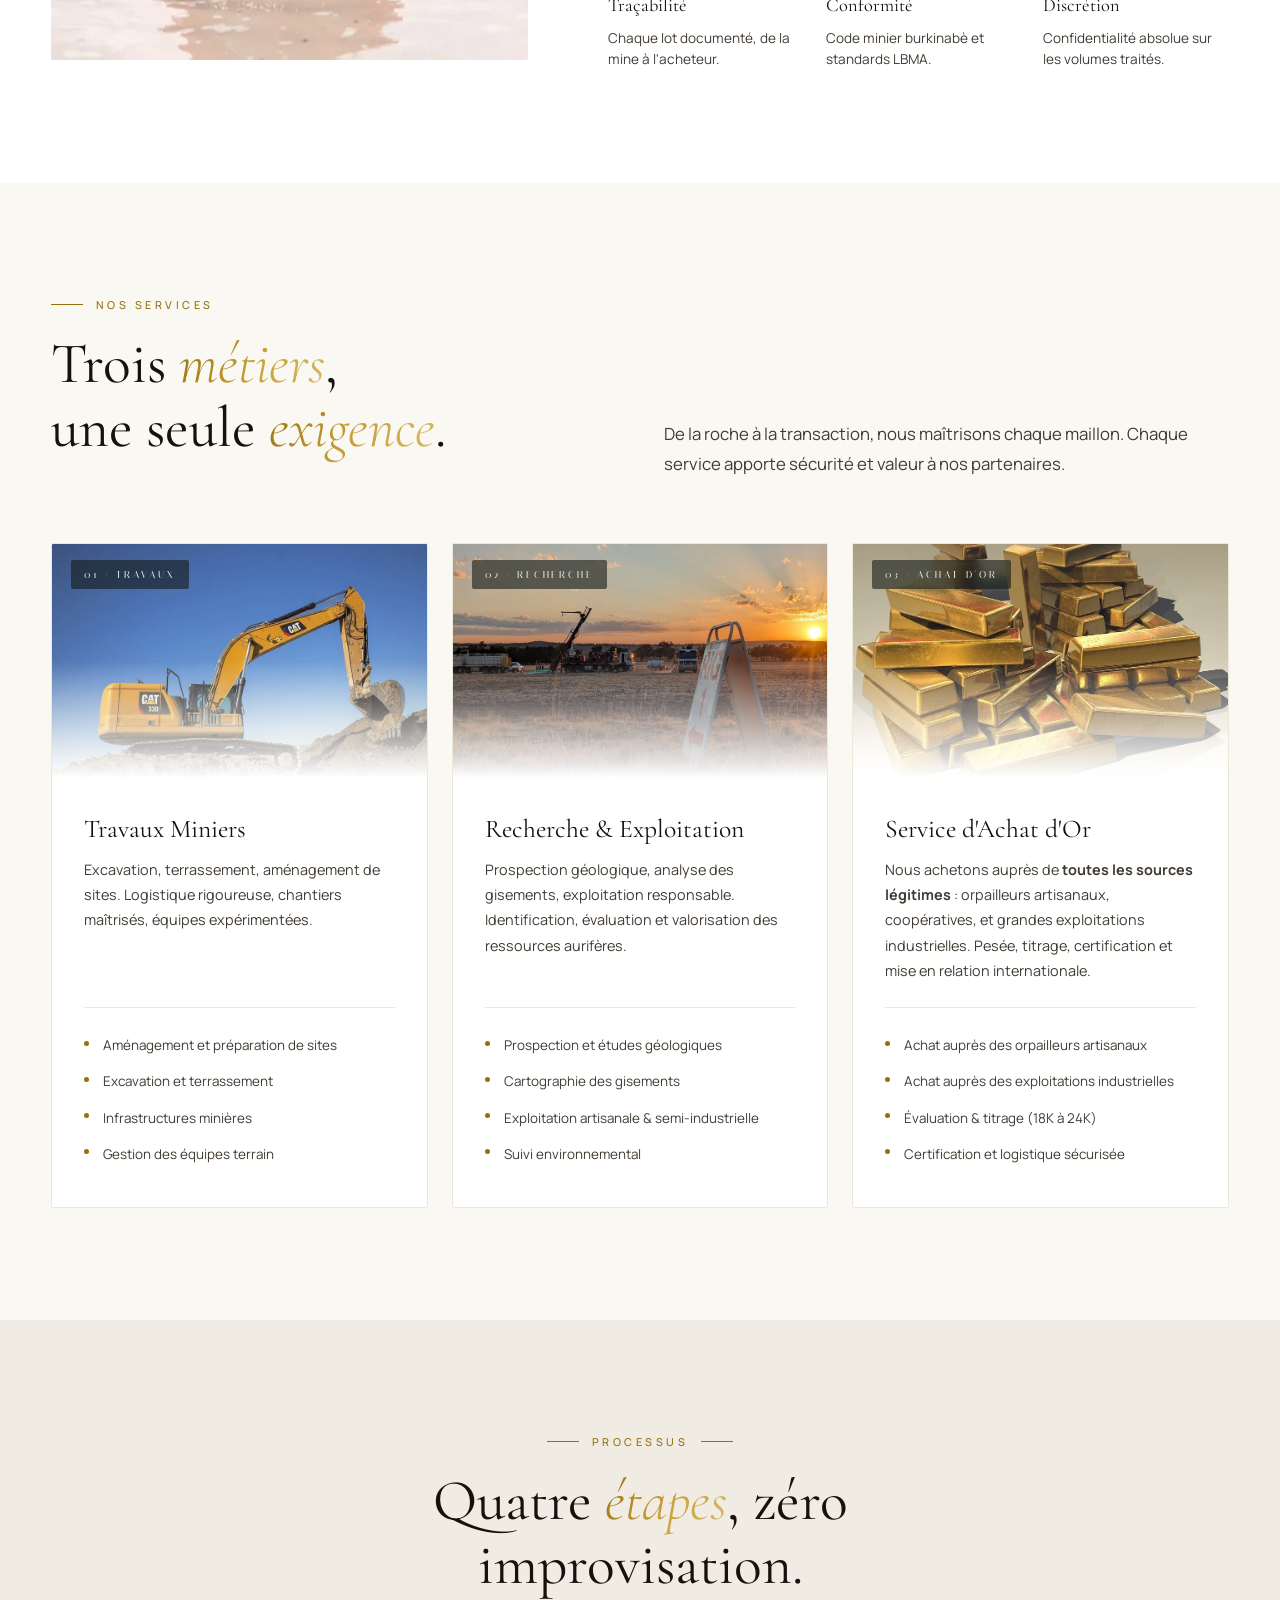
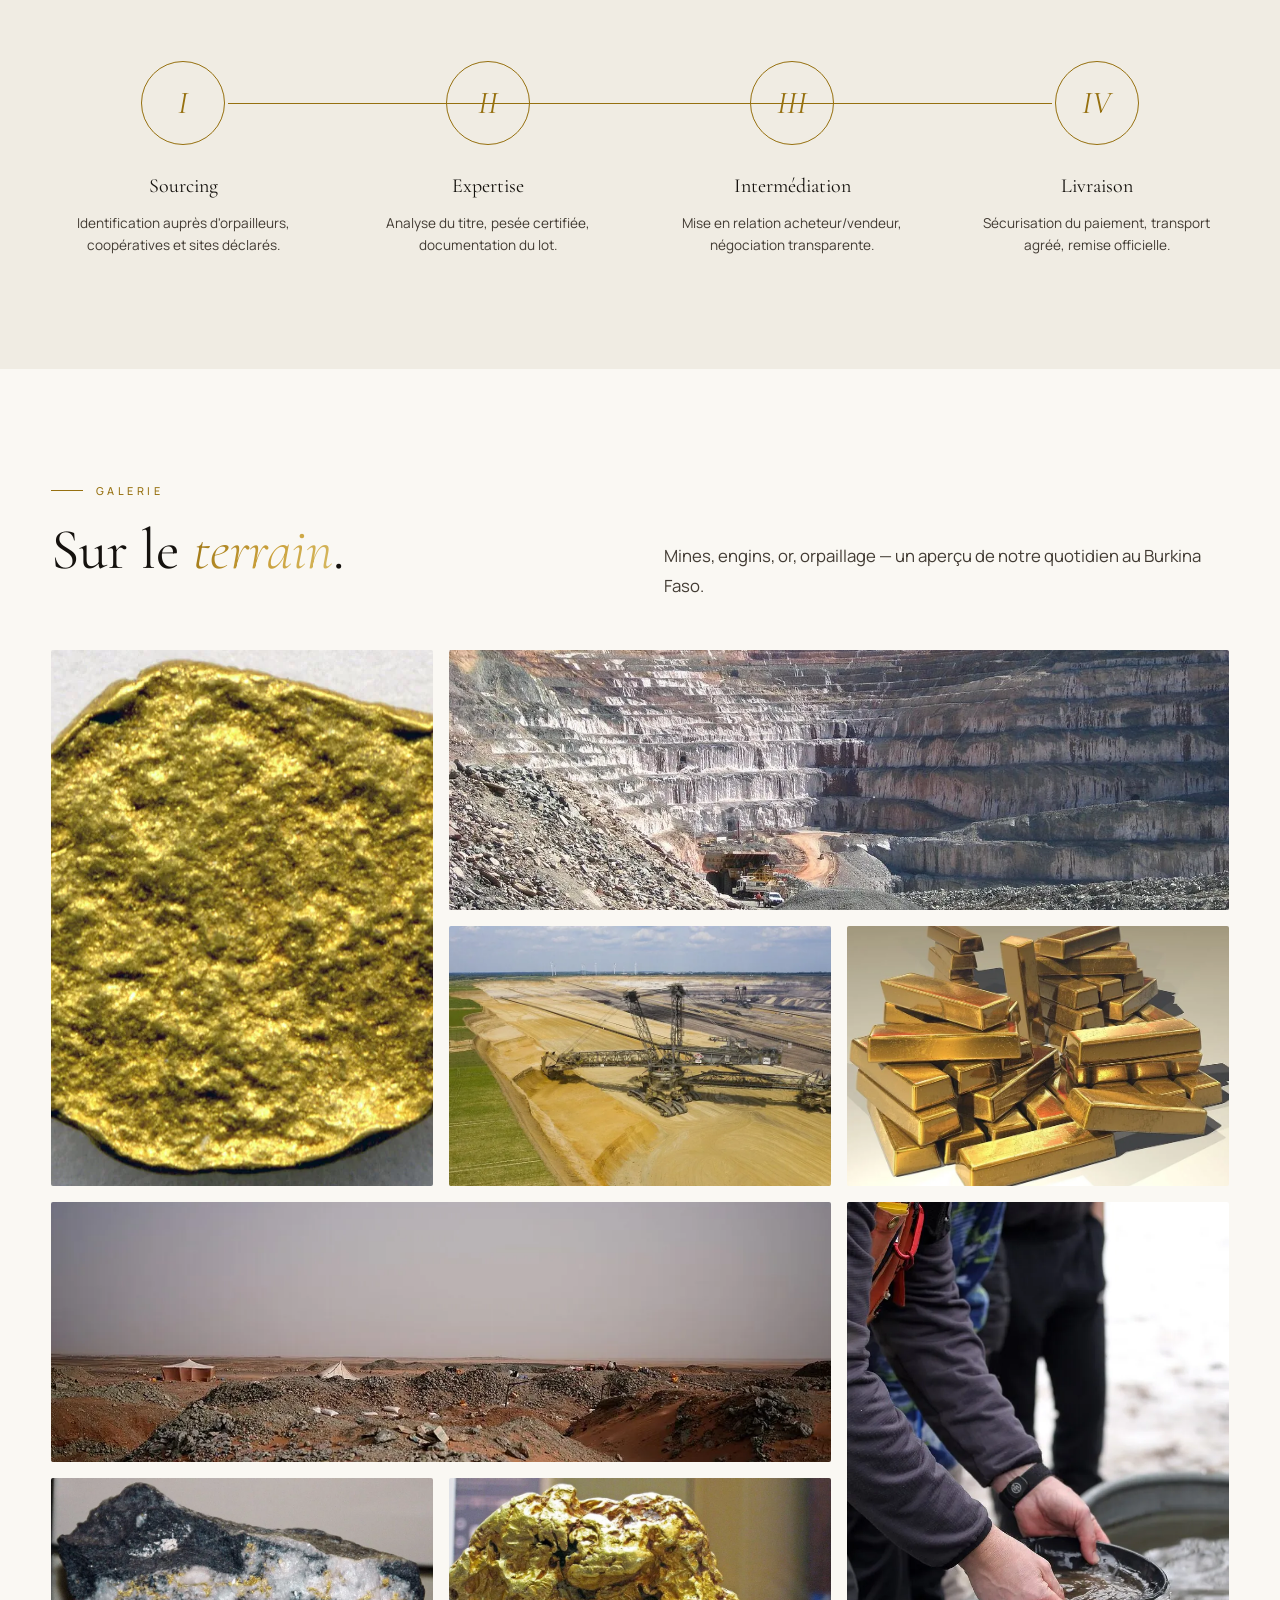
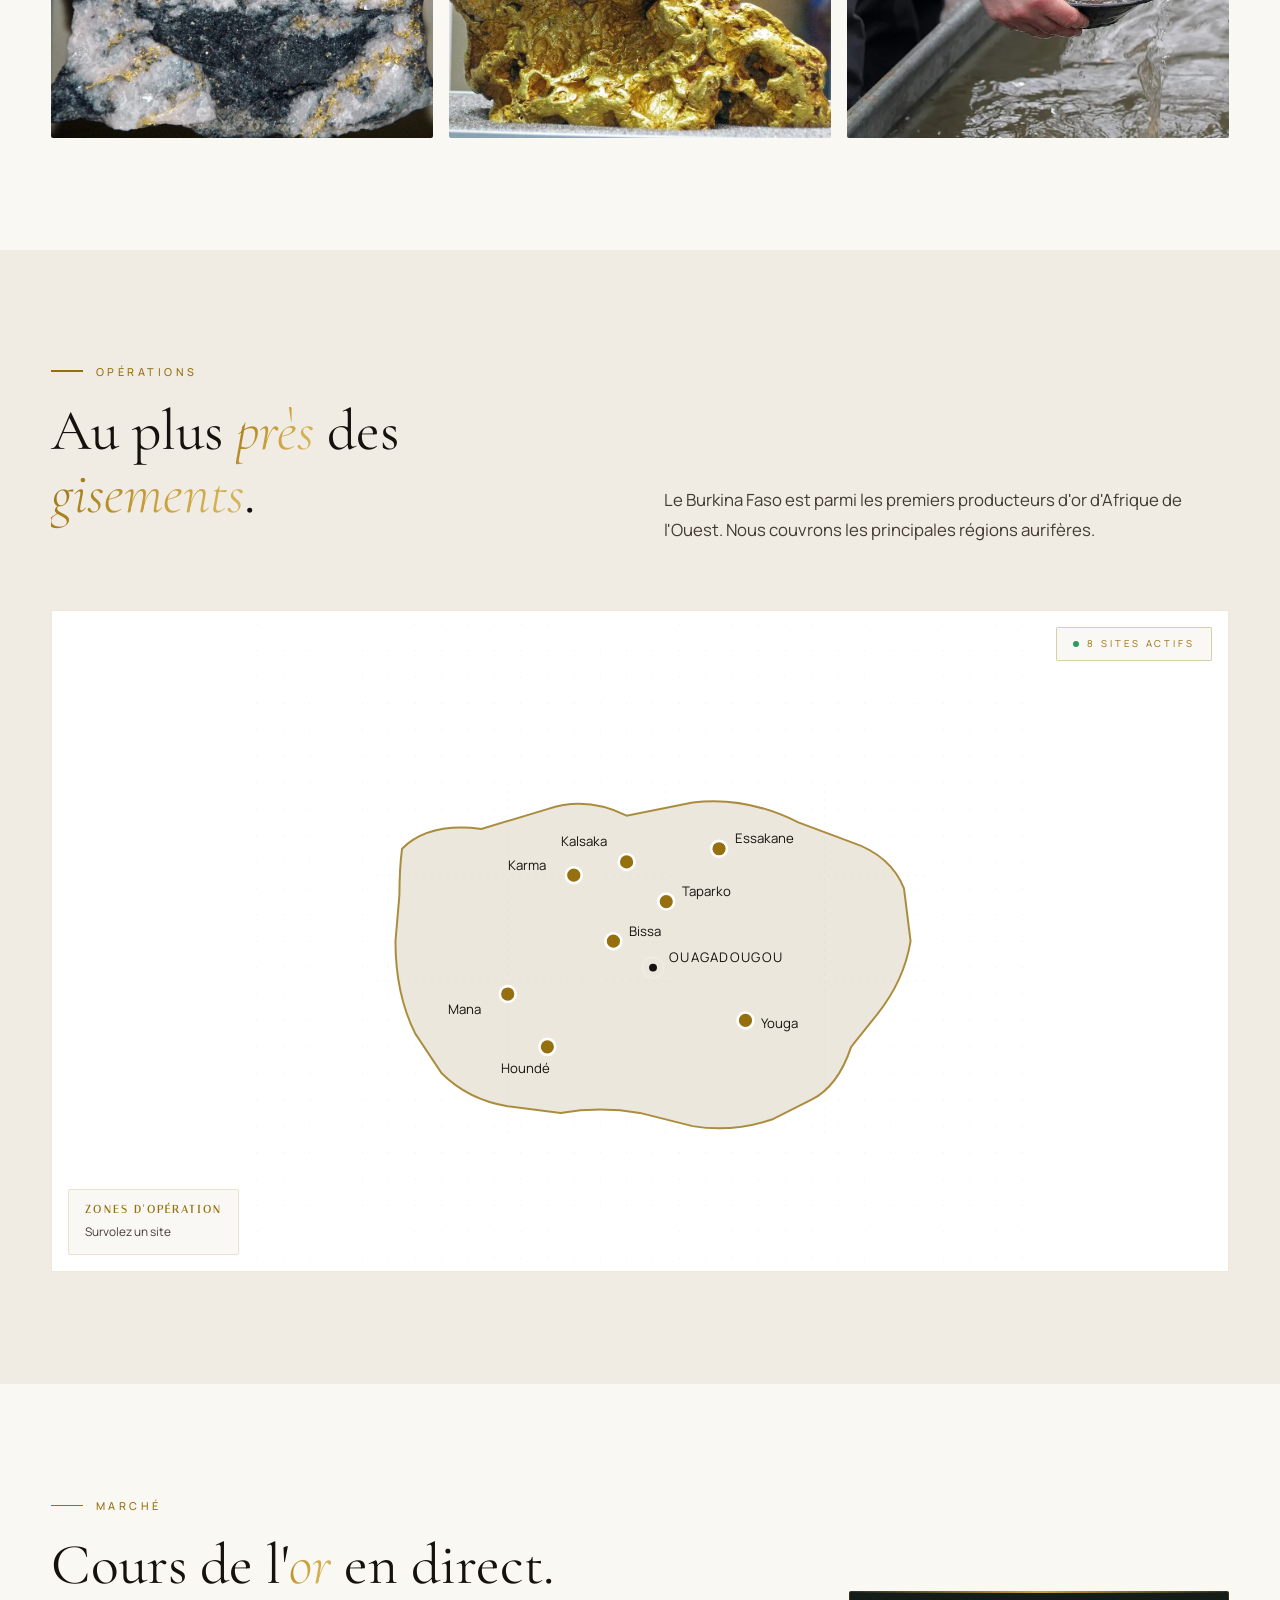
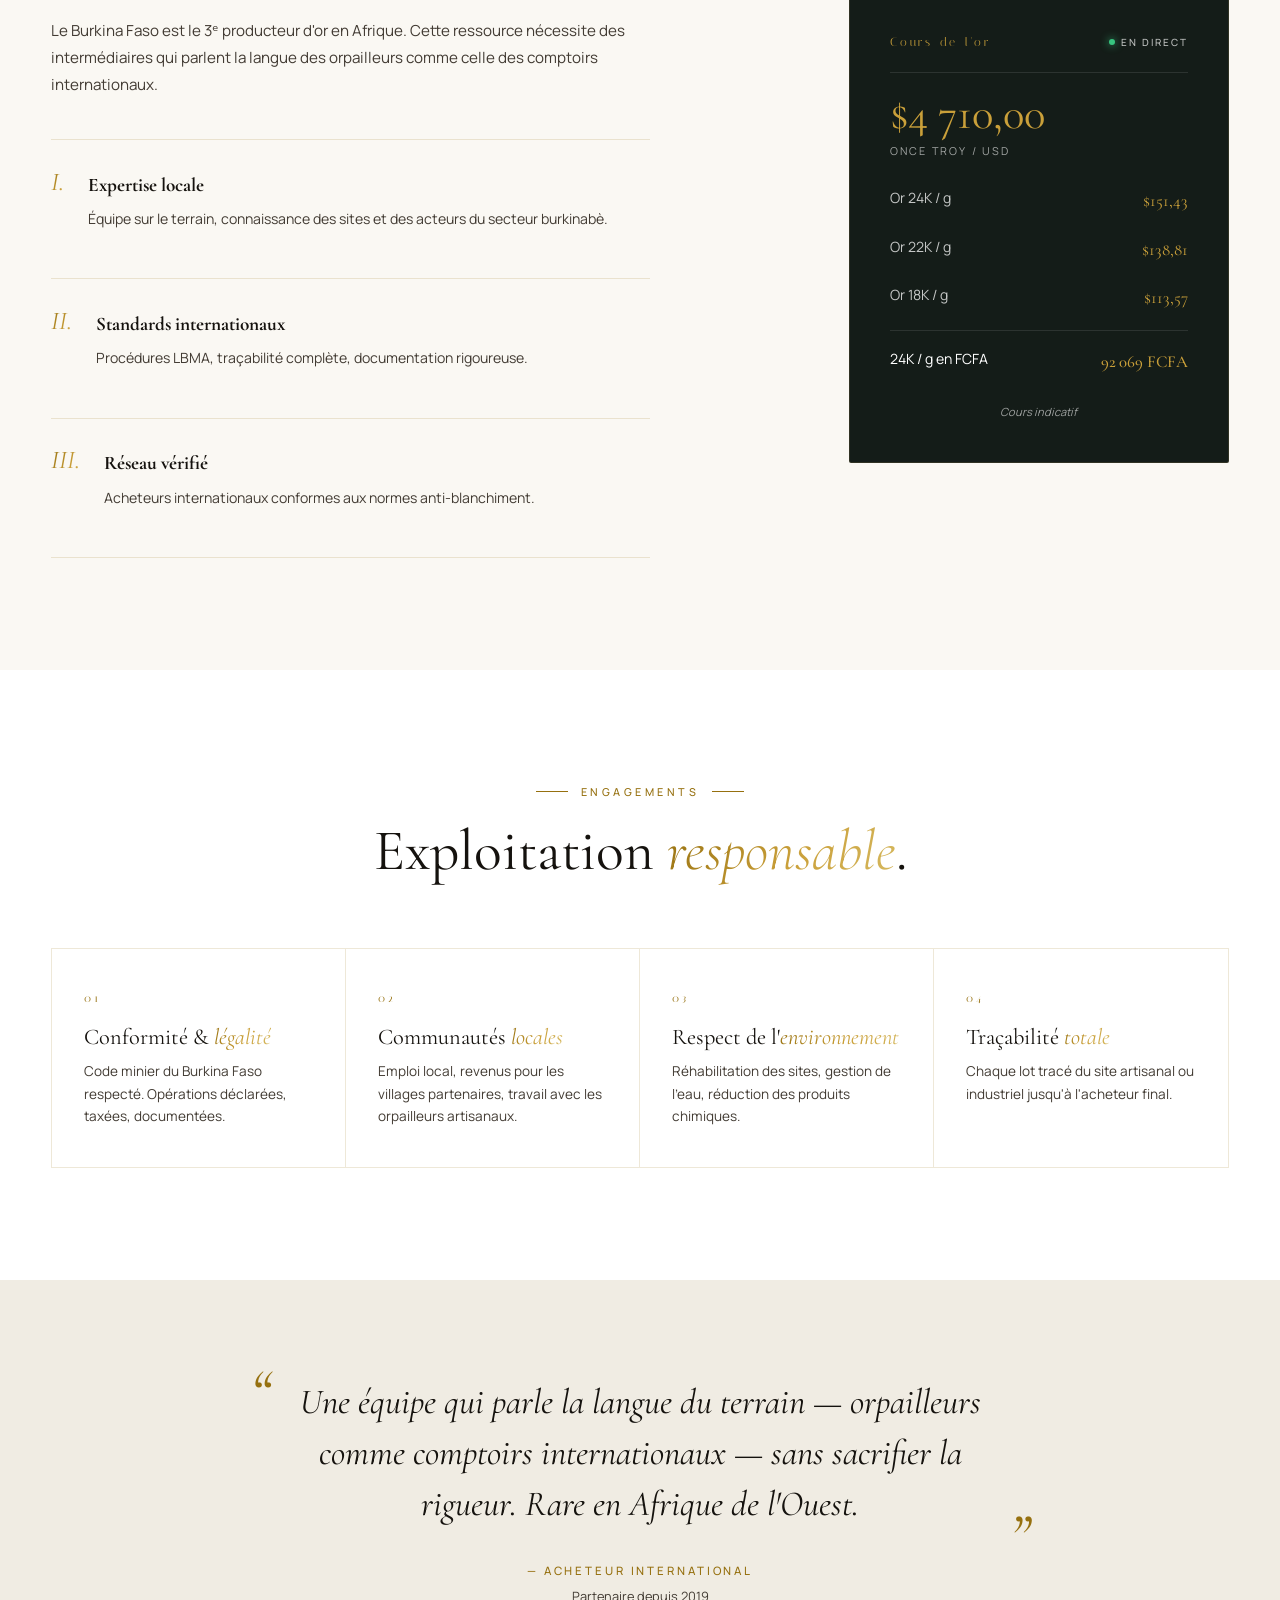
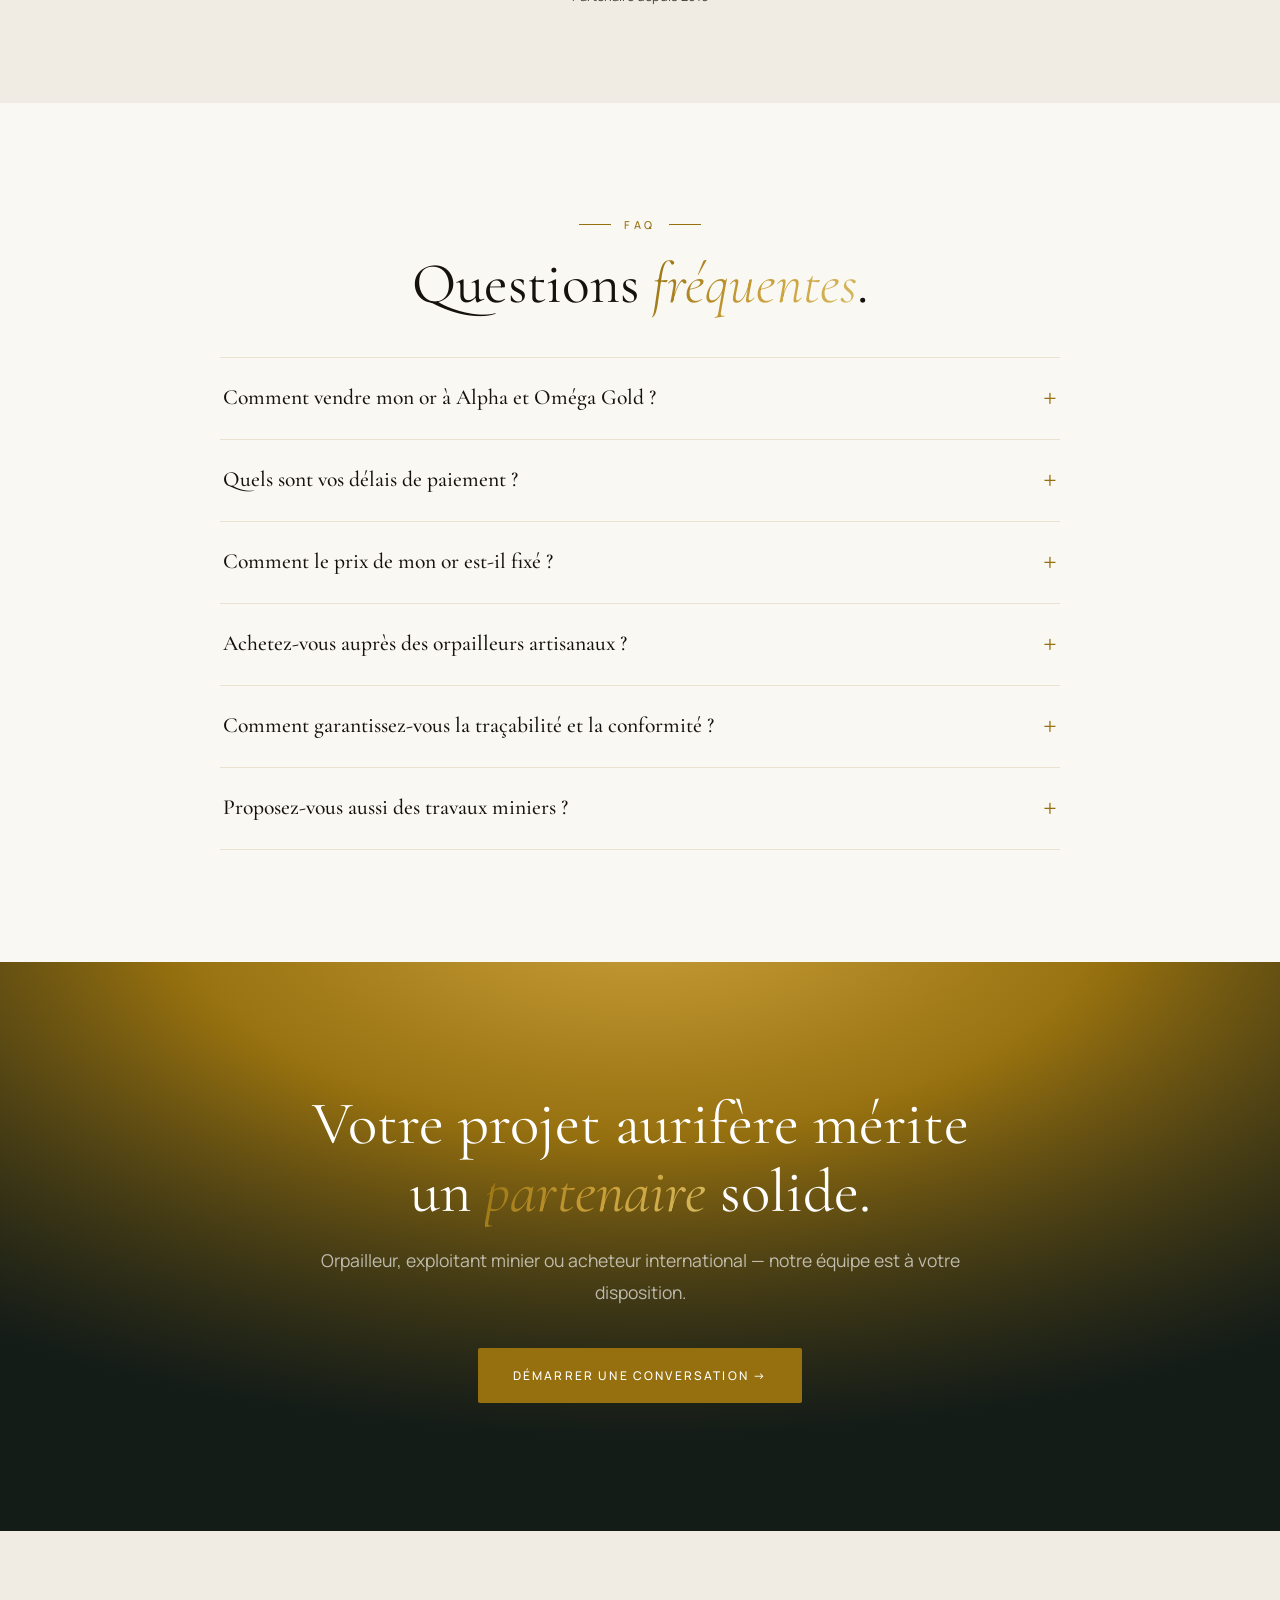
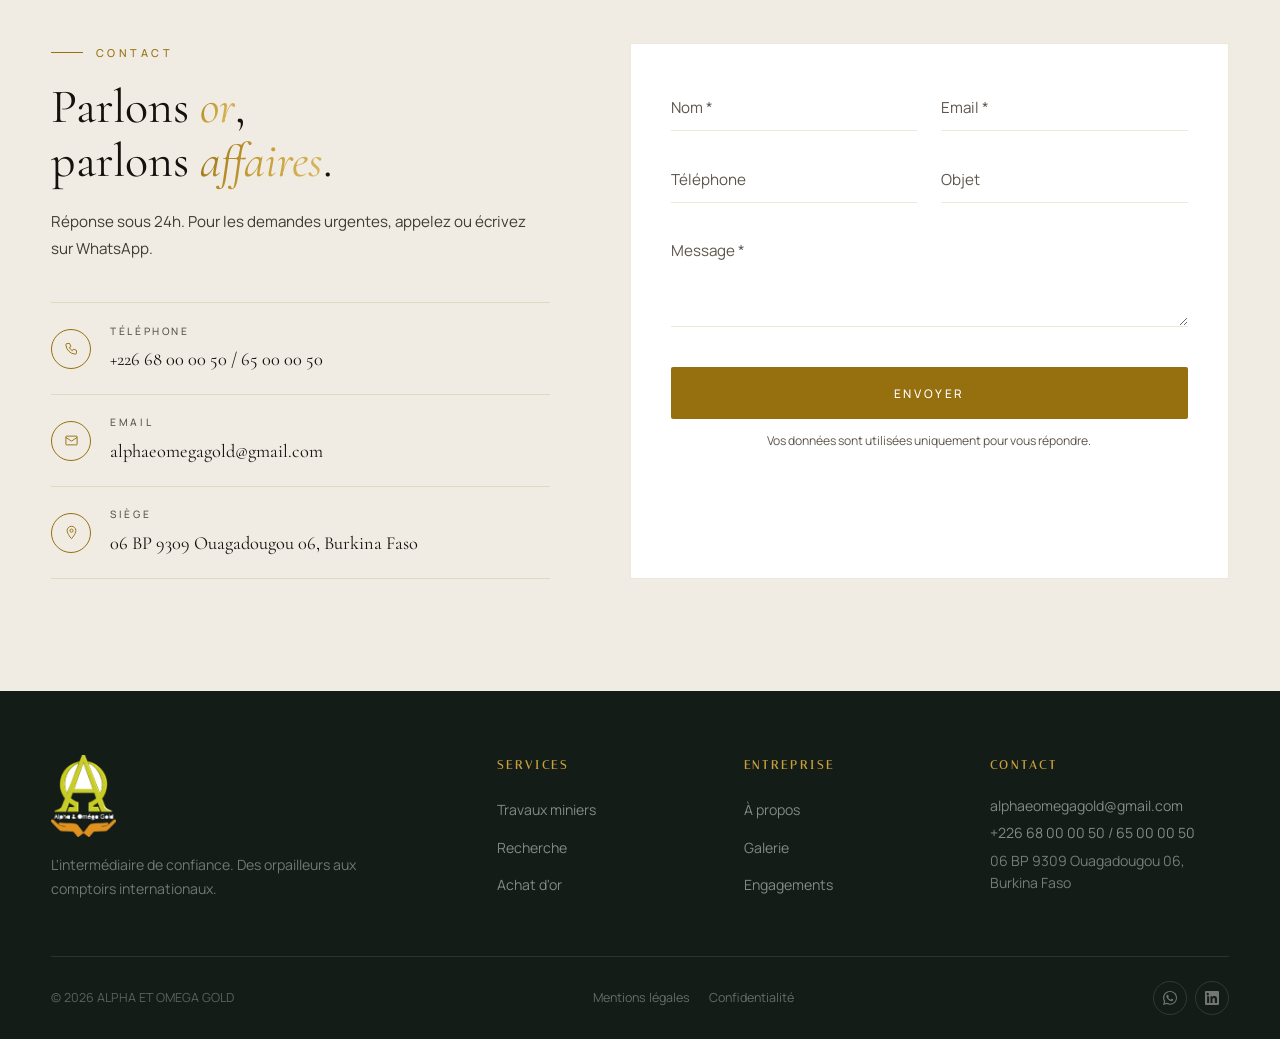
==== commit 1ba09eba: "v10.1 — Contenu : FAQ + fiabilité cours de l'or - Nouvelle section FAQ (accordéon accessible <detail" ====
--- a/index.html
+++ b/index.html
@@ -57,6 +57,20 @@
   ]
 }
 </script>
+<script type="application/ld+json">
+{
+  "@context": "https://schema.org",
+  "@type": "FAQPage",
+  "mainEntity": [
+    {"@type": "Question", "name": "Comment vendre mon or à Alpha et Oméga Gold ?", "acceptedAnswer": {"@type": "Answer", "text": "Contactez-nous par téléphone, WhatsApp ou via le formulaire. Nous convenons d'un rendez-vous pour la pesée, le titrage et l'évaluation de votre or. Une offre vous est proposée sur place, en toute transparence."}},
+    {"@type": "Question", "name": "Quels sont vos délais de paiement ?", "acceptedAnswer": {"@type": "Answer", "text": "Le règlement intervient dès l'accord sur le prix et la vérification du lot, selon des modalités sécurisées convenues ensemble avant la transaction."}},
+    {"@type": "Question", "name": "Comment le prix de mon or est-il fixé ?", "acceptedAnswer": {"@type": "Answer", "text": "Le prix est basé sur le cours international de l'or (once troy), ajusté selon le titre (de 18K à 24K) et le poids net constaté lors du titrage."}},
+    {"@type": "Question", "name": "Achetez-vous auprès des orpailleurs artisanaux ?", "acceptedAnswer": {"@type": "Answer", "text": "Oui. Nous achetons auprès de toutes les sources légitimes : orpailleurs artisanaux, coopératives et exploitations industrielles."}},
+    {"@type": "Question", "name": "Comment garantissez-vous la traçabilité et la conformité ?", "acceptedAnswer": {"@type": "Answer", "text": "Chaque lot est documenté de la source jusqu'à l'acheteur, dans le respect du code minier burkinabè et des standards internationaux (LBMA)."}},
+    {"@type": "Question", "name": "Proposez-vous aussi des travaux miniers ?", "acceptedAnswer": {"@type": "Answer", "text": "Oui : excavation, terrassement, aménagement de sites, ainsi que la recherche et l'exploitation."}}
+  ]
+}
+</script>
 <link rel="icon" href="assets/favicon.ico" sizes="any">
 <link rel="icon" type="image/png" sizes="32x32" href="assets/favicon-32.png">
 <link rel="icon" type="image/png" sizes="16x16" href="assets/favicon-16.png">
@@ -277,6 +291,19 @@
 
 /* TESTIMONIAL */
 .testi{text-align:center;padding:6rem 4%;background:var(--bg2)}.testi blockquote{font-family:var(--se);font-style:italic;font-size:clamp(1.4rem,3vw,2.2rem);line-height:1.45;color:var(--w);max-width:780px;margin:0 auto 2rem;position:relative;padding:0 2rem}.testi blockquote::before{content:'\201C';position:absolute;left:0;top:1rem;font-size:4rem;color:var(--gold);line-height:0}.testi blockquote::after{content:'\201D';position:absolute;right:0;bottom:-.5rem;font-size:4rem;color:var(--gold);line-height:0}.testi-who{font-size:.72rem;letter-spacing:.25em;text-transform:uppercase;color:var(--gold);font-weight:500}.testi-role{font-size:.8rem;color:var(--g);margin-top:.2rem}
+/* FAQ */
+#faq .wrap{max-width:840px}
+.faq-head{text-align:center;margin-bottom:2.5rem}
+.faq-list{border-top:1px solid var(--b)}
+.faq-item{border-bottom:1px solid var(--b)}
+.faq-q{cursor:pointer;list-style:none;padding:1.35rem .2rem;font-family:var(--se);font-size:clamp(1.15rem,2.2vw,1.35rem);font-weight:500;color:var(--w);display:flex;justify-content:space-between;align-items:center;gap:1.2rem;transition:color .3s}
+.faq-q::-webkit-details-marker{display:none}
+.faq-q::after{content:'+';font-family:var(--bo);font-size:1.5rem;font-weight:300;color:var(--gold);transition:transform .35s cubic-bezier(.4,0,.2,1);flex-shrink:0;line-height:1}
+.faq-item[open] .faq-q::after{transform:rotate(135deg)}
+.faq-q:hover{color:var(--gold)}
+.faq-a{padding:0 2rem 1.5rem 0;color:var(--g);animation:faqOpen .4s ease}
+.faq-a p{margin:0;line-height:1.75}
+@keyframes faqOpen{from{opacity:0;transform:translateY(-6px)}to{opacity:1;transform:translateY(0)}}
 
 /* CTA — fond sombre */
 .cta-section{position:relative;padding:8rem 4%;text-align:center;overflow:hidden;background:var(--dark)}.cta-section .bg{position:absolute;inset:0;background:center/cover no-repeat;opacity:.15}.cta-section::after{content:'';position:absolute;inset:0;background:radial-gradient(120% 130% at 50% -10%,transparent 30%,var(--dark) 78%);opacity:.55}.cta-inner{position:relative;z-index:2;max-width:700px;margin:0 auto}.cta-inner h2{font-family:var(--se);font-size:clamp(2rem,5vw,3.8rem);font-weight:400;line-height:1.12;margin-bottom:1.2rem;color:#fff}.cta-inner h2 em{font-style:italic;color:var(--gold-l)}.cta-inner p{color:rgba(255,255,255,.65);font-size:1.1rem;margin-bottom:2.5rem;line-height:1.8}
@@ -558,6 +585,21 @@
     <blockquote>Une équipe qui parle la langue du terrain — orpailleurs comme comptoirs internationaux — sans sacrifier la rigueur. Rare en Afrique de l'Ouest.</blockquote>
     <div class="testi-who">— Acheteur international</div>
     <div class="testi-role">Partenaire depuis 2019</div>
+  </div>
+</section>
+
+<!-- FAQ -->
+<section id="faq">
+  <div class="wrap">
+    <div class="faq-head rv"><div class="sec-label center">FAQ</div><h2 class="sec-title">Questions <em>fréquentes</em>.</h2></div>
+    <div class="faq-list rv">
+      <details class="faq-item"><summary class="faq-q">Comment vendre mon or à Alpha et Oméga Gold ?</summary><div class="faq-a"><p>Contactez-nous par téléphone, WhatsApp ou via le formulaire. Nous convenons d'un rendez-vous pour la pesée, le titrage et l'évaluation de votre or. Une offre vous est proposée sur place, en toute transparence.</p></div></details>
+      <details class="faq-item"><summary class="faq-q">Quels sont vos délais de paiement ?</summary><div class="faq-a"><p>Le règlement intervient dès l'accord sur le prix et la vérification du lot, selon des modalités sécurisées convenues ensemble avant la transaction.</p></div></details>
+      <details class="faq-item"><summary class="faq-q">Comment le prix de mon or est-il fixé ?</summary><div class="faq-a"><p>Le prix est basé sur le cours international de l'or (once troy), ajusté selon le titre (de 18K à 24K) et le poids net constaté lors du titrage. Le calcul vous est expliqué en toute clarté.</p></div></details>
+      <details class="faq-item"><summary class="faq-q">Achetez-vous auprès des orpailleurs artisanaux ?</summary><div class="faq-a"><p>Oui. Nous achetons auprès de toutes les sources légitimes : orpailleurs artisanaux, coopératives et exploitations industrielles.</p></div></details>
+      <details class="faq-item"><summary class="faq-q">Comment garantissez-vous la traçabilité et la conformité ?</summary><div class="faq-a"><p>Chaque lot est documenté de la source jusqu'à l'acheteur, dans le respect du code minier burkinabè et des standards internationaux (LBMA).</p></div></details>
+      <details class="faq-item"><summary class="faq-q">Proposez-vous aussi des travaux miniers ?</summary><div class="faq-a"><p>Oui : excavation, terrassement, aménagement de sites, ainsi que la recherche et l'exploitation. Décrivez-nous votre projet et nous étudions la faisabilité.</p></div></details>
+    </div>
   </div>
 </section>
 
@@ -706,6 +748,20 @@
 "Communautés locales":"Local <em>communities</em>","Emploi local, revenus pour les villages partenaires, travail avec les orpailleurs artisanaux.":"Local jobs, income for partner villages, work with artisanal gold panners.",
 "Respect de l'environnement":"Respect for the <em>environment</em>","Réhabilitation des sites, gestion de l'eau, réduction des produits chimiques.":"Site rehabilitation, water management, reduced use of chemicals.",
 "Traçabilité totale":"Total <em>traceability</em>","Chaque lot tracé du site artisanal ou industriel jusqu'à l'acheteur final.":"Every lot traced from the artisanal or industrial site to the final buyer.",
+// FAQ
+"FAQ":"FAQ","Questions fréquentes.":"Frequently asked <em>questions</em>.",
+"Comment vendre mon or à Alpha et Oméga Gold ?":"How do I sell my gold to Alpha & Oméga Gold?",
+"Contactez-nous par téléphone, WhatsApp ou via le formulaire. Nous convenons d'un rendez-vous pour la pesée, le titrage et l'évaluation de votre or. Une offre vous est proposée sur place, en toute transparence.":"Contact us by phone, WhatsApp or through the form. We arrange a meeting to weigh, assay and appraise your gold. An offer is made on the spot, in full transparency.",
+"Quels sont vos délais de paiement ?":"What are your payment terms?",
+"Le règlement intervient dès l'accord sur le prix et la vérification du lot, selon des modalités sécurisées convenues ensemble avant la transaction.":"Payment is made as soon as the price is agreed and the lot verified, under secure terms agreed together before the transaction.",
+"Comment le prix de mon or est-il fixé ?":"How is the price of my gold set?",
+"Le prix est basé sur le cours international de l'or (once troy), ajusté selon le titre (de 18K à 24K) et le poids net constaté lors du titrage. Le calcul vous est expliqué en toute clarté.":"The price is based on the international gold price (troy ounce), adjusted for purity (18K to 24K) and the net weight measured during assaying. The calculation is explained to you clearly.",
+"Achetez-vous auprès des orpailleurs artisanaux ?":"Do you buy from artisanal gold panners?",
+"Oui. Nous achetons auprès de toutes les sources légitimes : orpailleurs artisanaux, coopératives et exploitations industrielles.":"Yes. We buy from all legitimate sources: artisanal panners, cooperatives and industrial operations.",
+"Comment garantissez-vous la traçabilité et la conformité ?":"How do you ensure traceability and compliance?",
+"Chaque lot est documenté de la source jusqu'à l'acheteur, dans le respect du code minier burkinabè et des standards internationaux (LBMA).":"Every lot is documented from source to buyer, in compliance with the Burkina Faso mining code and international standards (LBMA).",
+"Proposez-vous aussi des travaux miniers ?":"Do you also offer mining works?",
+"Oui : excavation, terrassement, aménagement de sites, ainsi que la recherche et l'exploitation. Décrivez-nous votre projet et nous étudions la faisabilité.":"Yes: excavation, earthworks, site development, as well as exploration and operation. Tell us about your project and we assess its feasibility.",
 // Testimonial
 "Une équipe qui parle la langue du terrain — orpailleurs comme comptoirs internationaux — sans sacrifier la rigueur. Rare en Afrique de l'Ouest.":"A team that speaks the language of the field — gold panners and international trading houses alike — without sacrificing rigor. Rare in West Africa.",
 "— Acheteur international":"— International buyer","Partenaire depuis 2019":"Partner since 2019",
@@ -726,6 +782,7 @@
 };
 var T_DYN={
 priceUpdated:{fr:"Mis à jour : ",en:"Updated: "},
+priceIndicative:{fr:"Cours indicatif",en:"Indicative price"},
 mapName:{fr:"Zones d'opération",en:"Operation zones"},
 mapHint:{fr:"Survolez un site",en:"Hover a site"},
 sending:{fr:"Envoi...",en:"Sending..."},
@@ -733,7 +790,7 @@
 formErr:{fr:"Erreur. Contactez-nous par téléphone.",en:"Error. Please contact us by phone."}
 };
 function norm(s){return s.replace(/\s+/g,' ').trim();}
-var SEL=".nav-links a,.nav-cta-btn,.mob-menu a,.hero-tag,.hero h1,.hero-desc,.hero-btns a,.hero-stat .lbl,.sec-label,.sec-title,.about-text p,.pillar-t,.pillar-d,.sec-lead,.svc-num,.svc-body h3,.svc-body p,.svc-list li,.step h4,.step p,.gal-cap small,.gal-cap h4,.map-tag span,.market-text>p,.feat h4,.feat p,.pc-head .tag,.pc-live,.pc-unit,.pc-row .k,.val h3,.val p,.testi blockquote,.testi-who,.testi-role,.cta-inner h2,.cta-inner p,.cta-inner a,.contact-left h2,.contact-left>p,.c-label,.float-label,#subject option,.submit-btn,.priv,.ft-brand p,.ft-col h5,.ft-col a,.ft-legal a";
+var SEL=".nav-links a,.nav-cta-btn,.mob-menu a,.hero-tag,.hero h1,.hero-desc,.hero-btns a,.hero-stat .lbl,.sec-label,.sec-title,.about-text p,.pillar-t,.pillar-d,.sec-lead,.svc-num,.svc-body h3,.svc-body p,.svc-list li,.step h4,.step p,.gal-cap small,.gal-cap h4,.map-tag span,.market-text>p,.feat h4,.feat p,.pc-head .tag,.pc-live,.pc-unit,.pc-row .k,.val h3,.val p,.faq-q,.faq-a p,.testi blockquote,.testi-who,.testi-role,.cta-inner h2,.cta-inner p,.cta-inner a,.contact-left h2,.contact-left>p,.c-label,.float-label,#subject option,.submit-btn,.priv,.ft-brand p,.ft-col h5,.ft-col a,.ft-legal a";
 var ELS=[].slice.call(document.querySelectorAll(SEL));
 ELS.forEach(function(el){el.__fr=el.innerHTML;el.__key=norm(el.textContent);});
 function applyStatic(lang){
@@ -835,7 +892,7 @@
 // Gold price — REAL API with smooth count
 var gp=document.getElementById('goldPrice');
 if(gp){
-  var OZ=31.1035,lastPrice=4710;
+  var OZ=31.1035,lastPrice=4710,live=false;
   function fmt(n){return '$'+n.toFixed(2).replace(/\B(?=(\d{3})+(?!\d))/g,' ').replace('.',',')}
   function smoothCount(el,targetVal,fmtFn,dur){
     var start=parseFloat(el.textContent.replace(/[^0-9.]/g,''))||targetVal*.98,startTime=performance.now();
@@ -853,12 +910,12 @@
     var e24=document.getElementById('p24'),e22=document.getElementById('p22'),e18=document.getElementById('p18'),eCfa=document.getElementById('pCFA'),eTime=document.getElementById('pTime');
     if(e24)smoothCount(e24,g24,fmt,600);if(e22)smoothCount(e22,g22,fmt,600);if(e18)smoothCount(e18,g18,fmt,600);
     if(eCfa){var cfaVal=Math.round(g24*608);eCfa.textContent=cfaVal.toLocaleString('fr-FR')+' FCFA'}
-    if(eTime)eTime.textContent=window.aogTr('priceUpdated')+new Date().toLocaleTimeString(window.AOG_LANG==='en'?'en-GB':'fr-FR',{hour:'2-digit',minute:'2-digit'});
+    if(eTime)eTime.textContent=live?(window.aogTr('priceUpdated')+new Date().toLocaleTimeString(window.AOG_LANG==='en'?'en-GB':'fr-FR',{hour:'2-digit',minute:'2-digit'})):window.aogTr('priceIndicative');
   }
   upd(4710);
   window.__i18nHooks.push(function(){upd(lastPrice);});
   function fetchGold(){
-    fetch('https://api.gold-api.com/price/XAU').then(function(r){return r.json()}).then(function(d){if(d&&d.price){upd(d.price);pulsePrice()}}).catch(function(){});
+    fetch('https://api.gold-api.com/price/XAU').then(function(r){return r.ok?r.json():Promise.reject()}).then(function(d){if(d&&d.price){live=true;upd(d.price);pulsePrice()}}).catch(function(){});
   }
   fetchGold();setInterval(fetchGold,300000);
 }
